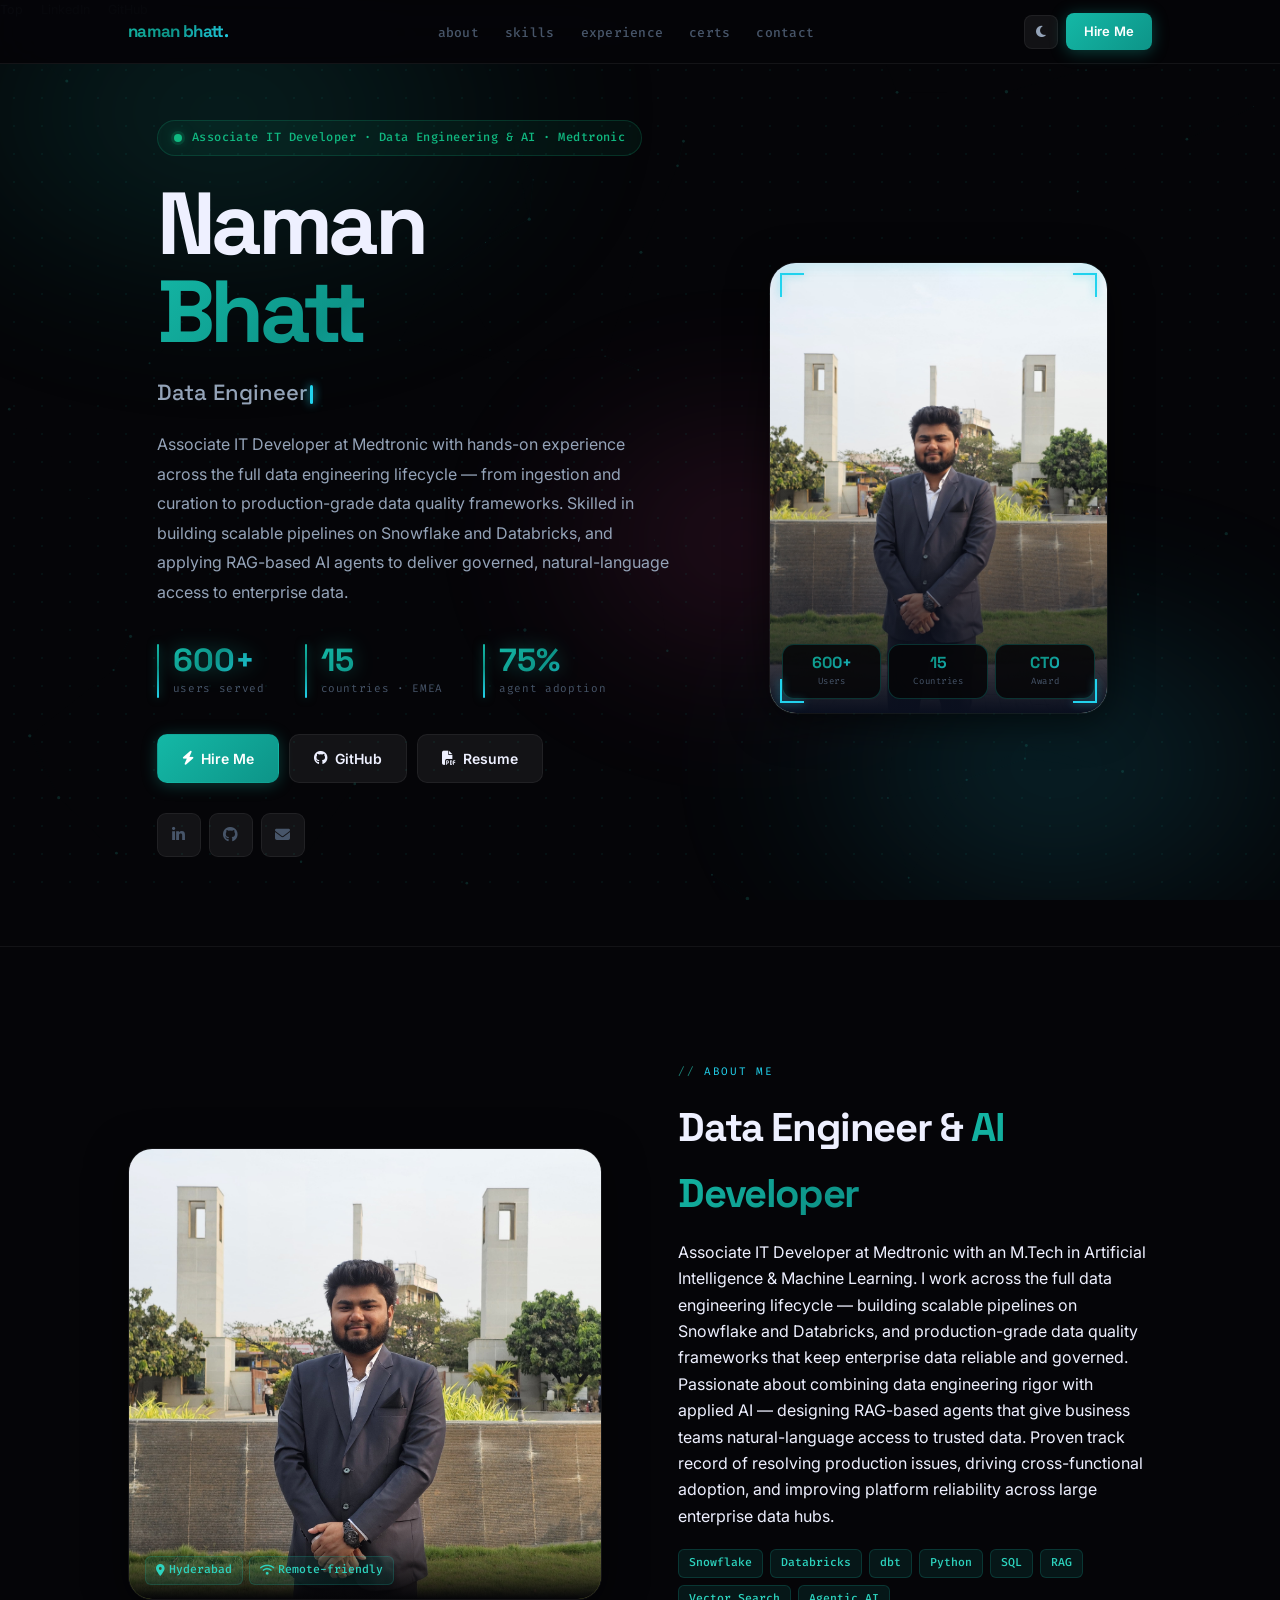
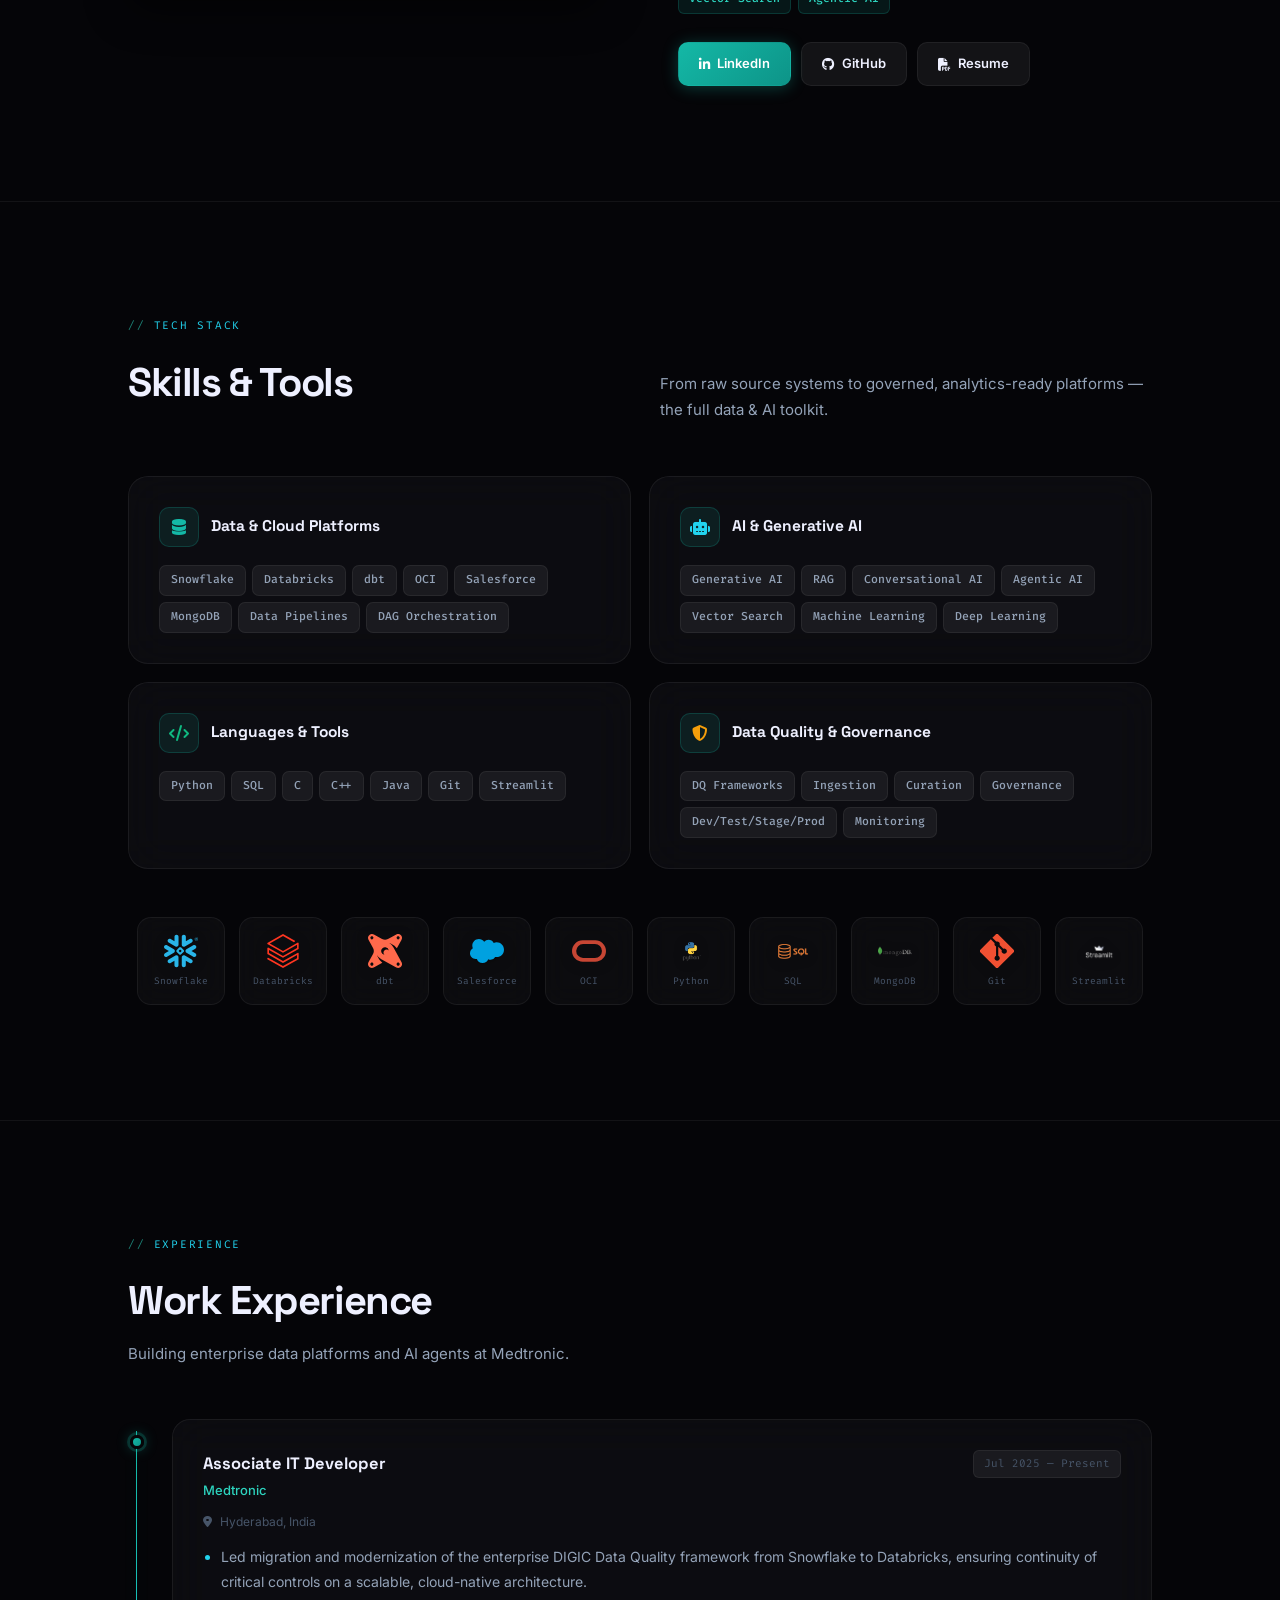
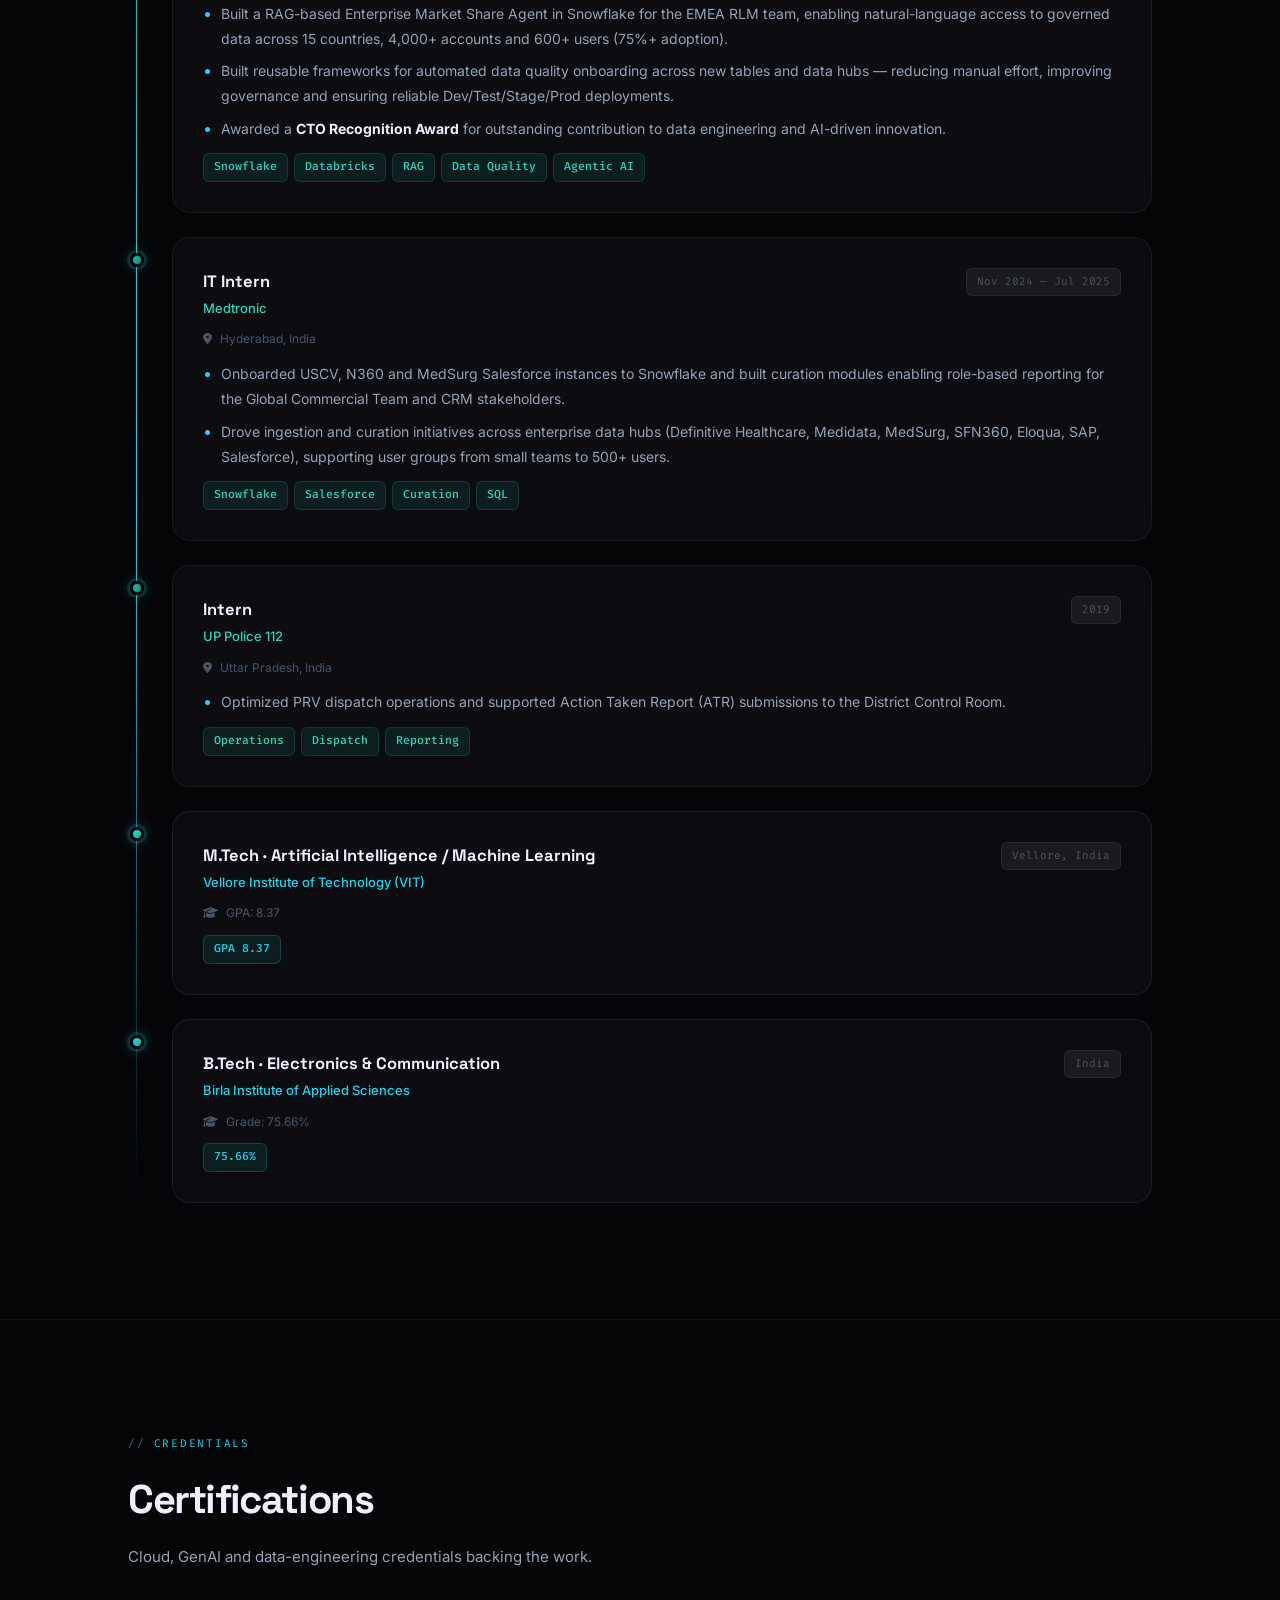
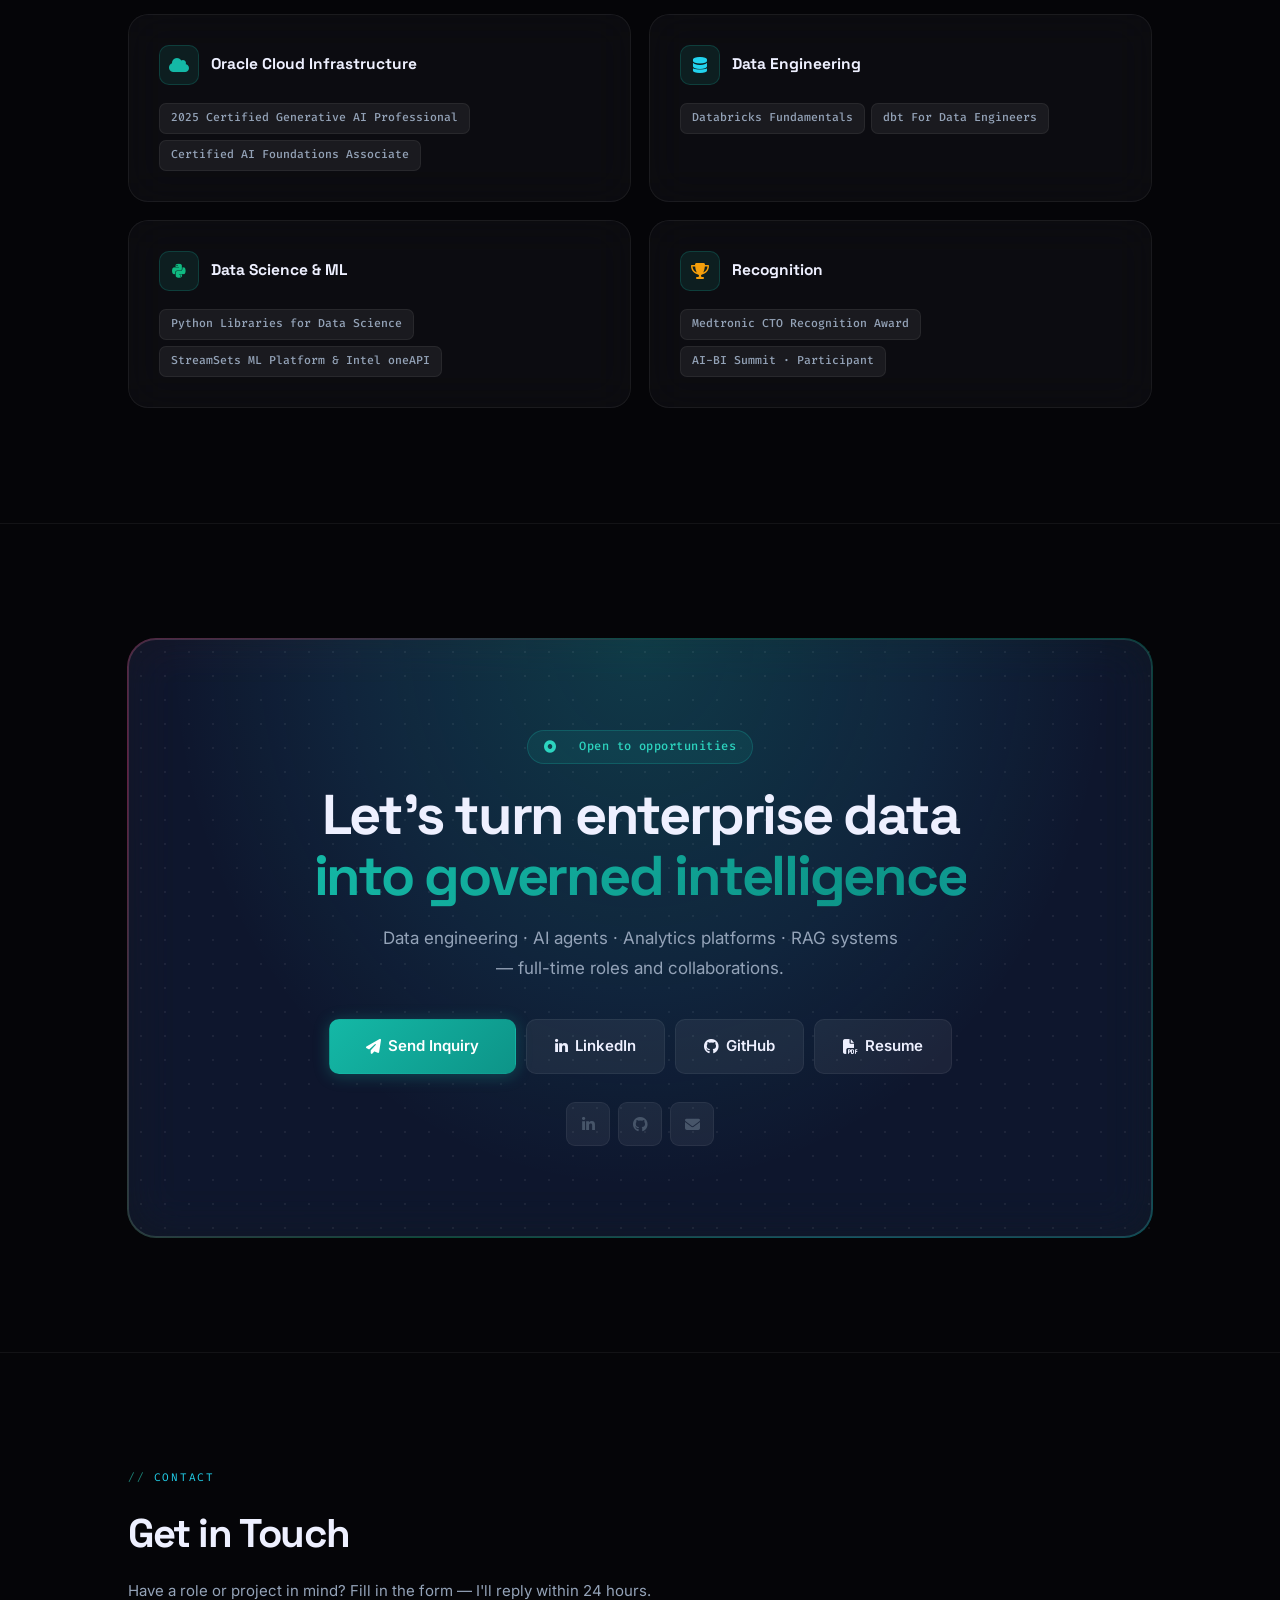
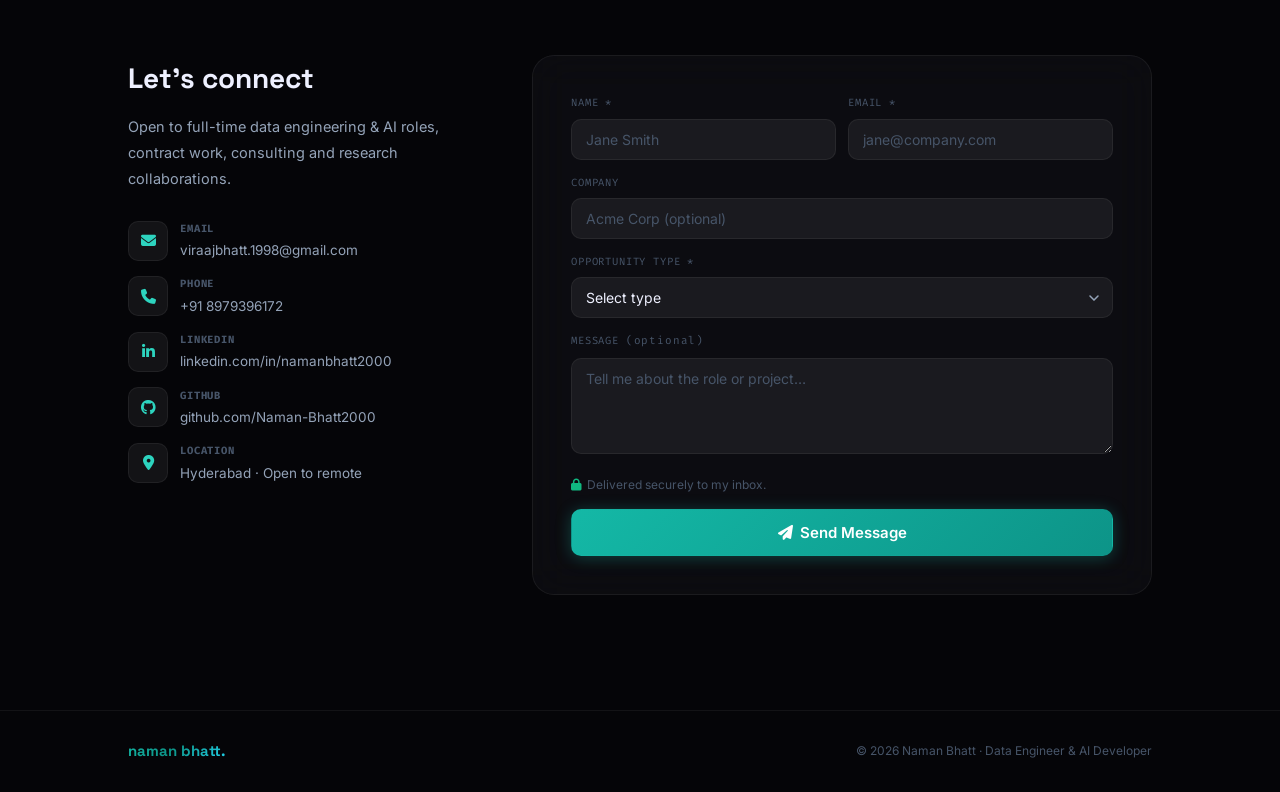
==== index.html @ 4e73fd0c "Initial commit: portfolio site" ====
<!DOCTYPE html>
<html lang="en" data-theme="dark">
<head>
<meta charset="UTF-8">
<meta name="viewport" content="width=device-width, initial-scale=1.0, maximum-scale=5.0, user-scalable=yes">
<meta name="description" content="Naman Bhatt — Data Engineer & AI Developer. Snowflake, Databricks, RAG-based AI agents, data quality frameworks.">
<title>Naman Bhatt · Data & AI Developer</title>
<link rel="preconnect" href="https://fonts.googleapis.com">
<link rel="preconnect" href="https://fonts.gstatic.com" crossorigin>
<link href="https://fonts.googleapis.com/css2?family=Space+Grotesk:wght@400;500;600;700;800&family=Inter:wght@300;400;500;600&family=Fira+Code:wght@400;500&display=swap" rel="stylesheet">
<link rel="stylesheet" href="https://cdnjs.cloudflare.com/ajax/libs/font-awesome/6.5.0/css/all.min.css">
<style>
*,*::before,*::after{margin:0;padding:0;box-sizing:border-box}
html{scroll-behavior:smooth}
img{display:block;max-width:100%}
button{font-family:inherit;cursor:pointer;border:none;background:none}
a{text-decoration:none;color:inherit}

/* ══ THEMES ════════════════════════════════════════════════════════ */
[data-theme="dark"]{
  --bg:#050508;
  --bg2:#0a0f1e;
  --bg3:#0f1629;
  --surf:rgba(255,255,255,.03);
  --surf2:rgba(255,255,255,.06);
  --surf3:rgba(255,255,255,.09);
  --bdr:rgba(255,255,255,.06);
  --bdr2:rgba(255,255,255,.1);
  --bdr-hi:rgba(20,184,166,.65);
  --t1:#eef0ff;
  --t2:#94a3b8;
  --t3:#475569;
  --acc:#14b8a6;
  --acc2:#2dd4bf;
  --cy:#22d3ee;
  --gn:#10b981;
  --pk:#ec4899;
  --am:#f59e0b;
  --grd:linear-gradient(135deg,#14b8a6 0%,#0d9488 45%,#22d3ee 100%);
  --grd2:linear-gradient(135deg,#14b8a6,#0d9488);
  --grd3:linear-gradient(135deg,#ec4899,#14b8a6,#22d3ee);
  --nav-bg:rgba(5,5,8,.9);
  --card-shd:0 8px 40px rgba(0,0,0,.6),inset 0 1px 0 rgba(255,255,255,.04);
  --spotlight-clr:rgba(20,184,166,.12);
  --blob-op:.18;
}
[data-theme="light"]{
  --bg:#f7f6ff;
  --bg2:#eeecff;
  --bg3:#e5e2ff;
  --surf:rgba(255,255,255,.65);
  --surf2:rgba(255,255,255,.9);
  --surf3:rgba(255,255,255,.98);
  --bdr:rgba(13,148,136,.1);
  --bdr2:rgba(13,148,136,.18);
  --bdr-hi:rgba(13,148,136,.5);
  --t1:#1e1b4b;
  --t2:#4c3d6e;
  --t3:#9ca3af;
  --acc:#0d9488;
  --acc2:#0d9488;
  --cy:#0891b2;
  --gn:#059669;
  --pk:#db2777;
  --am:#d97706;
  --grd:linear-gradient(135deg,#0d9488 0%,#0d9488 45%,#0891b2 100%);
  --grd2:linear-gradient(135deg,#0d9488,#0d9488);
  --grd3:linear-gradient(135deg,#db2777,#0d9488,#0891b2);
  --nav-bg:rgba(247,246,255,.92);
  --card-shd:0 8px 32px rgba(13,148,136,.07),inset 0 1px 0 rgba(255,255,255,.9);
  --spotlight-clr:rgba(13,148,136,.08);
  --blob-op:.06;
}

/* ══ BASE ══════════════════════════════════════════════════════════ */
html{-webkit-text-size-adjust:100%;text-size-adjust:100%}
body{
  background:var(--bg);color:var(--t1);
  font-family:'Inter',sans-serif;line-height:1.65;overflow-x:hidden;
  transition:background .35s,color .35s;
  -webkit-tap-highlight-color:transparent;
}
::-webkit-scrollbar{width:3px}
::-webkit-scrollbar-track{background:transparent}
::-webkit-scrollbar-thumb{background:var(--acc);border-radius:4px}
::selection{background:rgba(20,184,166,.3);color:#fff}

/* ══ BACKGROUND ════════════════════════════════════════════════════ */
/* Aurora orbs */
.aurora{position:fixed;inset:0;z-index:0;pointer-events:none;overflow:hidden}
.ao{position:absolute;border-radius:50%;filter:blur(80px);opacity:var(--blob-op)}
.ao1{width:65vw;height:55vh;background:radial-gradient(ellipse,rgba(20,184,166,1) 0%,transparent 65%);top:-15%;left:-15%;animation:ao-drift1 22s ease-in-out infinite}
.ao2{width:55vw;height:50vh;background:radial-gradient(ellipse,rgba(34,211,238,1) 0%,transparent 65%);bottom:-10%;right:-10%;animation:ao-drift2 28s ease-in-out infinite}
.ao3{width:40vw;height:40vh;background:radial-gradient(ellipse,rgba(236,72,153,1) 0%,transparent 65%);top:40%;left:38%;animation:ao-drift3 19s ease-in-out infinite}
@keyframes ao-drift1{0%,100%{transform:translate(0,0)}40%{transform:translate(3vw,4vh)}70%{transform:translate(-2vw,2vh)}}
@keyframes ao-drift2{0%,100%{transform:translate(0,0)}35%{transform:translate(-4vw,-4vh)}65%{transform:translate(2vw,-5vh)}}
@keyframes ao-drift3{0%,100%{transform:translate(-50%,-50%)}50%{transform:translate(-50%,calc(-50% - 3vh))}}
/* Neural network canvas */
#pcanvas{position:fixed;inset:0;z-index:1;pointer-events:none}
/* Cyber dot grid */
.bg-dots{
  position:fixed;inset:0;z-index:1;pointer-events:none;
  background-image:radial-gradient(rgba(20,184,166,.07) 1px,transparent 1px);
  background-size:28px 28px;
}
[data-theme="light"] .bg-dots{background-image:radial-gradient(rgba(13,148,136,.08) 1px,transparent 1px)}

/* ══ SCROLL PROGRESS ═══════════════════════════════════════════════ */
#pbar{
  position:fixed;top:0;left:0;right:0;height:2px;z-index:500;
  background:var(--grd);transform:scaleX(0);transform-origin:left;
  box-shadow:0 0 10px rgba(20,184,166,.6),0 0 24px rgba(34,211,238,.2);
}

/* ══ NAV ═══════════════════════════════════════════════════════════ */
nav{
  position:fixed;top:0;left:0;right:0;z-index:300;height:64px;
  background:var(--nav-bg);
  backdrop-filter:blur(28px) saturate(180%);
  -webkit-backdrop-filter:blur(28px) saturate(180%);
  border-bottom:1px solid var(--bdr);
}
.nav-inner{
  max-width:1120px;margin:0 auto;padding:0 clamp(18px,4vw,48px);
  height:100%;display:flex;align-items:center;justify-content:space-between;gap:16px;
}
.nav-logo{
  font-family:'Space Grotesk',sans-serif;font-weight:800;font-size:17px;letter-spacing:-.04em;
  background:var(--grd);-webkit-background-clip:text;-webkit-text-fill-color:transparent;background-clip:text;
  white-space:nowrap;
}
.nav-links{display:flex;list-style:none;gap:2px}
.nav-links a{
  font-size:13px;font-weight:500;color:var(--t3);
  padding:6px 12px;border-radius:8px;transition:color .15s,background .15s;
  font-family:'Fira Code',monospace;letter-spacing:.02em;
}
.nav-links a:hover,.nav-links a.act{color:var(--t1);background:var(--surf2)}
.nav-right{display:flex;align-items:center;gap:8px}
.t-btn{
  width:34px;height:34px;border-radius:8px;
  background:var(--surf2);border:1px solid var(--bdr);
  color:var(--t2);font-size:13px;
  display:flex;align-items:center;justify-content:center;transition:all .2s;
}
.t-btn:hover{border-color:var(--bdr-hi);color:var(--acc2);background:rgba(20,184,166,.1)}
.nav-cta{
  padding:8px 18px;border-radius:8px;background:var(--grd2);
  color:#fff;font-size:13px;font-weight:600;letter-spacing:.01em;
  box-shadow:0 2px 16px rgba(20,184,166,.35);transition:all .22s;
}
.nav-cta:hover{transform:translateY(-1px);box-shadow:0 4px 24px rgba(20,184,166,.5),0 0 0 1px rgba(20,184,166,.5)}
.hbg{display:none;flex-direction:column;gap:5px;padding:8px}
.hbg span{display:block;width:20px;height:1.5px;background:var(--t2);border-radius:2px;transition:all .3s}
.hbg.op span:nth-child(1){transform:translateY(6.5px) rotate(45deg)}
.hbg.op span:nth-child(2){opacity:0}
.hbg.op span:nth-child(3){transform:translateY(-6.5px) rotate(-45deg)}

/* ══ MOBILE DROPDOWN ═══════════════════════════════════════════════ */
.mob-drop{
  position:fixed;top:64px;left:0;right:0;z-index:290;
  background:var(--nav-bg);backdrop-filter:blur(28px);-webkit-backdrop-filter:blur(28px);
  border-bottom:1px solid var(--bdr);padding:8px 20px 14px;
  display:none;flex-direction:column;gap:2px;
}
.mob-drop.op{display:flex}
.mob-drop a{
  padding:12px 14px;border-radius:9px;color:var(--t2);
  font-size:15px;font-weight:500;border:1px solid transparent;transition:all .15s;
}
.mob-drop a:hover{color:var(--t1);background:var(--surf2);border-color:var(--bdr)}
.mob-drop .mob-cta{
  margin-top:8px;padding:13px;border-radius:10px;text-align:center;
  background:var(--grd2);color:#fff;font-weight:600;font-size:14px;
  box-shadow:0 4px 18px rgba(20,184,166,.3);
}

/* ══ LAYOUT ════════════════════════════════════════════════════════ */
.wrap{max-width:1120px;margin:0 auto;padding:0 clamp(18px,4vw,48px)}
.sect{padding:clamp(80px,9vw,128px) 0;position:relative;z-index:10}
.sect+.sect{border-top:1px solid var(--bdr)}
.sect-lbl{
  font-family:'Fira Code',monospace;font-size:11px;letter-spacing:.16em;
  color:var(--cy);margin-bottom:14px;display:flex;align-items:center;gap:8px;
  text-transform:uppercase;
}
.sect-lbl::before{content:'//';color:var(--acc2);opacity:.6}
.h2{
  font-family:'Space Grotesk',sans-serif;font-size:clamp(28px,3.5vw,40px);
  font-weight:800;letter-spacing:-.035em;margin-bottom:12px;
}
.grd-txt{
  background:var(--grd);-webkit-background-clip:text;-webkit-text-fill-color:transparent;background-clip:text;
  background-size:200% auto;animation:shimmer 5s linear infinite;
}
@keyframes shimmer{0%{background-position:0% center}100%{background-position:200% center}}

/* Glassmorphism card base */
.glass{
  background:var(--surf);
  backdrop-filter:blur(20px) saturate(160%);
  -webkit-backdrop-filter:blur(20px) saturate(160%);
  border:1px solid var(--bdr);border-radius:20px;
  box-shadow:var(--card-shd);
  transition:border-color .25s,box-shadow .25s,transform .25s;
}
.glass:hover{border-color:var(--bdr-hi)}
/* Touch-friendly: disable hover effects on touch devices */
@media(hover:none){
  .glass:hover,.sk-card:hover,.ti-card:hover,.proj-card:hover,.logo-item:hover{transform:none;box-shadow:var(--card-shd)}
  .sk-card::after,.ti-card::after{opacity:0!important}
  .photo-tilt{transform:none!important}
}

/* Card spotlight effect */
.spotlight{--mx:50%;--my:50%;position:relative;overflow:hidden}
.spotlight::before{
  content:'';position:absolute;inset:0;
  background:radial-gradient(600px circle at var(--mx) var(--my),var(--spotlight-clr),transparent 50%);
  opacity:0;transition:opacity .4s;pointer-events:none;border-radius:inherit;z-index:0;
}
.spotlight:hover::before{opacity:1}
.spotlight>*{position:relative;z-index:1}
/* Spotlight follow on mobile - use touch */
@media(hover:none){
  .spotlight{--mx:50%;--my:50%}
  .spotlight::before{opacity:.5}
}

.chip{
  display:inline-flex;align-items:center;gap:4px;
  padding:4px 10px;border-radius:6px;font-size:11.5px;font-weight:500;
  background:rgba(20,184,166,.1);color:var(--acc2);
  border:1px solid rgba(20,184,166,.2);font-family:'Fira Code',monospace;
}
.btn{
  display:inline-flex;align-items:center;gap:7px;
  padding:12px 24px;border-radius:10px;font-size:14px;font-weight:600;
  font-family:'Inter',sans-serif;transition:all .22s;cursor:pointer;
  touch-action:manipulation;
  min-height:44px;
}
.btn-fill{
  background:var(--grd2);color:#fff;border:1px solid transparent;
  box-shadow:0 2px 16px rgba(20,184,166,.3);
}
.btn-fill:hover{transform:translateY(-2px);box-shadow:0 6px 28px rgba(20,184,166,.5),0 0 0 1px rgba(20,184,166,.4)}
.btn-out{background:var(--surf2);color:var(--t1);border:1px solid var(--bdr)}
.btn-out:hover{border-color:var(--bdr-hi);color:var(--acc2);transform:translateY(-2px);box-shadow:0 4px 16px rgba(20,184,166,.12)}
.reveal{opacity:0;transform:translateY(24px);transition:opacity .6s cubic-bezier(.16,1,.3,1),transform .6s cubic-bezier(.16,1,.3,1)}
.reveal.on{opacity:1;transform:none}
.d1{transition-delay:.08s}.d2{transition-delay:.16s}.d3{transition-delay:.24s}.d4{transition-delay:.32s}

/* ══ HERO ══════════════════════════════════════════════════════════ */
.hero{
  min-height:calc(100svh - 64px);display:flex;align-items:center;
  padding:clamp(80px,10vw,120px) 0 clamp(60px,7vw,100px);
}
.hero-grid{
  display:grid;grid-template-columns:1fr 370px;
  gap:clamp(48px,6vw,88px);align-items:center;
}
.hero-avail{
  display:inline-flex;align-items:center;gap:10px;margin-bottom:24px;
  padding:7px 16px;border-radius:100px;
  background:rgba(16,185,129,.07);border:1px solid rgba(16,185,129,.2);
  font-size:12px;color:var(--gn);font-weight:500;font-family:'Fira Code',monospace;
  letter-spacing:.04em;
}
.avail-dot{
  width:8px;height:8px;border-radius:50%;background:var(--gn);flex-shrink:0;
  box-shadow:0 0 0 3px rgba(16,185,129,.15),0 0 12px rgba(16,185,129,.5);
  animation:pulse-dot 2.4s ease-in-out infinite;
}
@keyframes pulse-dot{
  0%,100%{box-shadow:0 0 0 3px rgba(16,185,129,.15),0 0 12px rgba(16,185,129,.5)}
  50%{box-shadow:0 0 0 8px rgba(16,185,129,.04),0 0 4px rgba(16,185,129,.2)}
}
.hero h1{
  font-family:'Space Grotesk',sans-serif;
  font-size:clamp(52px,7.5vw,88px);font-weight:800;
  line-height:1;letter-spacing:-.05em;margin-bottom:18px;
}
.hero-role{
  font-size:clamp(17px,2.4vw,22px);font-weight:500;color:var(--t2);
  font-family:'Space Grotesk',sans-serif;min-height:1.6em;margin-bottom:20px;
}
.cursor{
  display:inline-block;width:3px;height:.85em;background:var(--cy);
  margin-left:2px;vertical-align:middle;
  animation:blink .95s step-end infinite;
  box-shadow:0 0 10px var(--cy);border-radius:2px;
}
@keyframes blink{0%,100%{opacity:1}50%{opacity:0}}
.hero-bio{
  font-size:clamp(14.5px,1.6vw,16px);color:var(--t2);line-height:1.85;
  max-width:520px;margin-bottom:36px;
}
.hero-stats{
  display:flex;gap:clamp(22px,3.5vw,40px);margin-bottom:36px;flex-wrap:wrap;
}
.hst{position:relative;padding-left:16px}
.hst::before{
  content:'';position:absolute;left:0;top:0;bottom:0;width:2px;
  background:var(--grd);border-radius:2px;
  box-shadow:0 0 10px rgba(20,184,166,.5);
}
.hst-n{
  font-family:'Space Grotesk',sans-serif;font-weight:800;
  font-size:clamp(22px,3vw,32px);line-height:1;
  background:var(--grd);-webkit-background-clip:text;-webkit-text-fill-color:transparent;background-clip:text;
  margin-bottom:4px;filter:drop-shadow(0 0 10px rgba(20,184,166,.4));
}
.hst-l{font-size:11px;color:var(--t3);font-family:'Fira Code',monospace;letter-spacing:.06em}
.hero-btns{display:flex;flex-wrap:wrap;gap:10px;margin-bottom:30px}
.hero-socs{display:flex;gap:8px}
.soc{
  display:flex;align-items:center;justify-content:center;
  width:44px;height:44px;border-radius:9px;
  background:var(--surf2);border:1px solid var(--bdr);
  color:var(--t3);font-size:15px;transition:all .22s;
  touch-action:manipulation;
}
.soc:hover{color:var(--cy);border-color:rgba(34,211,238,.4);background:rgba(34,211,238,.07);box-shadow:0 0 16px rgba(34,211,238,.2)}

/* ══ HERO PHOTO ════════════════════════════════════════════════════ */
.hero-photo{position:relative;perspective:1000px;display:flex;justify-content:center;align-items:center}
.photo-tilt{transition:transform .1s linear}
.photo-frame{
  position:relative;border-radius:26px;overflow:hidden;
  box-shadow:0 0 0 1px var(--bdr),var(--card-shd);
  background:var(--bg2);
}
/* Spinning neon ring */
.photo-ring{
  position:absolute;inset:-3px;border-radius:28px;z-index:0;
  background:conic-gradient(from 0deg,#14b8a6,#0d9488,#22d3ee,#10b981,#ec4899,#14b8a6);
  animation:spin 7s linear infinite;
  opacity:.85;
}
@keyframes spin{to{transform:rotate(360deg)}}
.photo-inner{position:relative;z-index:1;border-radius:24px;overflow:hidden;background:var(--bg2)}
.photo-inner img{
  width:100%;height:clamp(340px,44vw,450px);
  object-fit:cover;object-position:center top;display:block;
}
/* HUD scan line */
.photo-scan{
  position:absolute;left:0;right:0;height:2px;z-index:5;
  background:linear-gradient(90deg,transparent,rgba(34,211,238,.7) 30%,rgba(34,211,238,1) 50%,rgba(34,211,238,.7) 70%,transparent);
  box-shadow:0 0 12px rgba(34,211,238,.7),0 0 28px rgba(34,211,238,.3);
  animation:scan-line 4s linear infinite;pointer-events:none;top:-2px;
}
@keyframes scan-line{0%{top:-2px;opacity:0}4%{opacity:1}90%{opacity:.5}100%{top:100%;opacity:0}}
/* Corner HUD brackets */
.c{position:absolute;z-index:4;width:24px;height:24px;pointer-events:none}
.c-tl{top:10px;left:10px;border-top:2px solid var(--cy);border-left:2px solid var(--cy)}
.c-tr{top:10px;right:10px;border-top:2px solid var(--cy);border-right:2px solid var(--cy)}
.c-bl{bottom:10px;left:10px;border-bottom:2px solid var(--cy);border-left:2px solid var(--cy)}
.c-br{bottom:10px;right:10px;border-bottom:2px solid var(--cy);border-right:2px solid var(--cy)}
/* Glow on corners */
.c-tl,.c-tr,.c-bl,.c-br{filter:drop-shadow(0 0 4px rgba(34,211,238,.7))}
.photo-fade{
  position:absolute;bottom:0;left:0;right:0;height:50%;z-index:2;
  background:linear-gradient(to top,var(--bg2) 0%,transparent 100%);pointer-events:none;
}
.photo-stats{
  position:absolute;bottom:14px;left:12px;right:12px;z-index:3;display:flex;gap:7px;
}
.pst{
  flex:1;padding:10px 8px;border-radius:12px;text-align:center;
  background:rgba(5,5,8,.86);backdrop-filter:blur(20px);
  border:1px solid rgba(20,184,166,.25);
}
[data-theme="light"] .pst{background:rgba(247,246,255,.9);border-color:rgba(13,148,136,.2)}
.pst-v{
  font-family:'Space Grotesk',sans-serif;font-weight:800;font-size:16px;line-height:1;
  background:var(--grd);-webkit-background-clip:text;-webkit-text-fill-color:transparent;background-clip:text;
  margin-bottom:3px;
}
.pst-l{font-size:9px;color:var(--t3);font-family:'Fira Code',monospace;letter-spacing:.06em}

/* ══ ABOUT ═════════════════════════════════════════════════════════ */
.about-grid{display:grid;grid-template-columns:1fr 1fr;gap:clamp(40px,6vw,80px);align-items:center}
.about-img-wrap{border-radius:24px;overflow:hidden;border:1px solid var(--bdr);box-shadow:var(--card-shd);position:relative}
.about-img-wrap img{
  width:100%;height:clamp(300px,38vw,450px);
  object-fit:cover;object-position:center center;display:block;transition:transform .6s;
}
.about-img-wrap:hover img{transform:scale(1.04)}
.about-img-strip{
  position:absolute;bottom:0;left:0;right:0;padding:24px 16px 14px;pointer-events:none;
  background:linear-gradient(to top,var(--bg),transparent);display:flex;gap:6px;flex-wrap:wrap;
}
.about-txt h2{margin-bottom:16px}
.about-txt p{color:var(--t2);font-size:15px;line-height:1.85;margin-bottom:14px}
.about-chips{display:flex;flex-wrap:wrap;gap:7px;margin:20px 0 28px}
.about-btns{display:flex;flex-wrap:wrap;gap:10px}

/* ══ SKILLS ════════════════════════════════════════════════════════ */
.skills-intro{display:grid;grid-template-columns:1fr 1fr;gap:40px;align-items:end;margin-bottom:52px}
.skills-intro h2{margin-bottom:8px}
.skills-intro p{color:var(--t2);font-size:15px;line-height:1.75}
.sk-grid{display:grid;grid-template-columns:repeat(2,1fr);gap:clamp(12px,2vw,18px)}
.sk-card{
  padding:clamp(22px,3vw,30px);border-radius:20px;
  background:var(--surf);
  backdrop-filter:blur(20px) saturate(160%);
  -webkit-backdrop-filter:blur(20px) saturate(160%);
  border:1px solid var(--bdr);
  transition:border-color .25s,transform .25s,box-shadow .25s;
  position:relative;overflow:hidden;--mx:50%;--my:50%;
}
.sk-card::before{
  content:'';position:absolute;inset:0;
  background:radial-gradient(500px circle at var(--mx) var(--my),var(--spotlight-clr),transparent 50%);
  opacity:0;transition:opacity .4s;pointer-events:none;border-radius:inherit;z-index:0;
}
.sk-card::after{
  content:'';position:absolute;top:0;left:0;right:0;height:1px;
  background:var(--grd);opacity:0;transition:opacity .3s;pointer-events:none;
}
.sk-card:hover{border-color:var(--bdr-hi);transform:translateY(-3px);box-shadow:0 12px 40px rgba(20,184,166,.15),0 0 0 1px rgba(20,184,166,.12)}
.sk-card:hover::before{opacity:1}
.sk-card:hover::after{opacity:1}
.sk-card>*{position:relative;z-index:1}
.sk-head{display:flex;align-items:center;gap:12px;margin-bottom:18px}
.sk-ico{
  width:40px;height:40px;border-radius:10px;flex-shrink:0;
  background:rgba(20,184,166,.1);border:1px solid rgba(20,184,166,.22);
  display:flex;align-items:center;justify-content:center;font-size:16px;
}
.sk-title{font-family:'Space Grotesk',sans-serif;font-weight:700;font-size:15.5px;color:var(--t1)}
.sk-pills{display:flex;flex-wrap:wrap;gap:6px}
.sk-pill{
  display:inline-flex;padding:5px 11px;border-radius:7px;font-size:11.5px;font-weight:500;
  background:var(--surf2);border:1px solid var(--bdr);color:var(--t2);
  font-family:'Fira Code',monospace;transition:all .2s;cursor:default;
}
.sk-pill:hover{background:rgba(20,184,166,.1);border-color:rgba(20,184,166,.25);color:var(--acc2)}

/* ══ TECH LOGOS ════════════════════════════════════════════════════ */
.logos-grid{
  display:flex;flex-wrap:wrap;gap:clamp(10px,1.5vw,14px);
  justify-content:center;margin-top:48px;
}
.logo-item{
  display:flex;flex-direction:column;align-items:center;gap:7px;
  padding:16px 12px;border-radius:14px;
  background:var(--surf);border:1px solid var(--bdr);
  width:clamp(72px,9vw,88px);
  transition:border-color .2s,transform .25s,box-shadow .2s;cursor:pointer;
  backdrop-filter:blur(12px);-webkit-backdrop-filter:blur(12px);
}
.logo-item:hover{border-color:var(--bdr-hi);transform:translateY(-4px);box-shadow:0 8px 28px rgba(20,184,166,.2),0 0 0 1px rgba(20,184,166,.15)}
.logo-item img{width:34px;height:34px;object-fit:contain;filter:drop-shadow(0 2px 6px rgba(0,0,0,.3))}
.logo-item span{font-size:9.5px;color:var(--t3);font-family:'Fira Code',monospace;text-align:center;line-height:1.3}

/* ══ EXPERIENCE ════════════════════════════════════════════════════ */
.exp-head{margin-bottom:52px}
.exp-head h2{margin-bottom:8px}
.exp-head p{color:var(--t2);font-size:15px}
.timeline{position:relative;padding-left:clamp(28px,4vw,44px)}
.timeline::before{
  content:'';position:absolute;left:8px;top:12px;bottom:12px;width:1px;
  background:linear-gradient(to bottom,var(--acc),var(--cy) 50%,transparent);
  box-shadow:0 0 16px rgba(20,184,166,.2);
}
.ti{position:relative;margin-bottom:24px}
.ti:last-child{margin-bottom:0}
.ti-dot{
  position:absolute;left:calc(-1*clamp(28px,4vw,44px) + 2px);top:16px;
  width:14px;height:14px;border-radius:50%;
  background:var(--grd2);border:3px solid var(--bg);
  box-shadow:0 0 0 3px rgba(20,184,166,.2),0 0 14px rgba(20,184,166,.4);
  animation:ti-pulse 3s ease-in-out infinite;
}
@keyframes ti-pulse{
  0%,100%{box-shadow:0 0 0 3px rgba(20,184,166,.2),0 0 14px rgba(20,184,166,.4)}
  50%{box-shadow:0 0 0 6px rgba(20,184,166,.06),0 0 8px rgba(20,184,166,.15)}
}
.ti-card{
  padding:clamp(22px,3vw,30px);border-radius:18px;
  background:var(--surf);
  backdrop-filter:blur(20px) saturate(160%);
  -webkit-backdrop-filter:blur(20px) saturate(160%);
  border:1px solid var(--bdr);
  transition:border-color .25s,box-shadow .25s;
  position:relative;overflow:hidden;--mx:50%;--my:50%;
}
.ti-card::before{
  content:'';position:absolute;inset:0;
  background:radial-gradient(500px circle at var(--mx) var(--my),var(--spotlight-clr),transparent 50%);
  opacity:0;transition:opacity .4s;pointer-events:none;border-radius:inherit;
}
.ti-card::after{
  content:'';position:absolute;top:0;left:0;width:2px;bottom:0;
  background:var(--grd2);opacity:0;border-radius:2px;
  transition:opacity .25s;
}
.ti-card:hover{border-color:var(--bdr-hi);box-shadow:0 12px 40px rgba(20,184,166,.12),0 0 0 1px rgba(20,184,166,.1)}
.ti-card:hover::before{opacity:1}
.ti-card:hover::after{opacity:1}
.ti-card>*{position:relative;z-index:1}
.ti-top{display:flex;justify-content:space-between;align-items:flex-start;gap:12px;margin-bottom:10px;flex-wrap:wrap}
.ti-role{font-family:'Space Grotesk',sans-serif;font-weight:700;font-size:16.5px;color:var(--t1);margin-bottom:3px}
.ti-co{font-size:13px;font-weight:500;color:var(--acc2)}
.ti-date{
  font-family:'Fira Code',monospace;font-size:11px;color:var(--t3);
  padding:4px 10px;border-radius:6px;background:var(--surf2);border:1px solid var(--bdr);
  white-space:nowrap;flex-shrink:0;
}
.ti-loc{display:flex;align-items:center;gap:5px;font-size:12px;color:var(--t3);margin-bottom:12px}
.ti-body{color:var(--t2);font-size:14px;line-height:1.8;margin-bottom:12px}
.ti-body ul{padding-left:18px;display:flex;flex-direction:column;gap:7px}
.ti-body li::marker{color:var(--cy)}
.ti-tags{display:flex;flex-wrap:wrap;gap:6px}

/* ══ PROJECTS ══════════════════════════════════════════════════════ */
.proj-head{display:flex;justify-content:space-between;align-items:flex-end;gap:20px;margin-bottom:48px;flex-wrap:wrap}
.proj-head h2{margin-bottom:8px}
.proj-head p{color:var(--t2);font-size:15px}
.proj-grid{display:grid;grid-template-columns:repeat(3,1fr);gap:clamp(12px,2vw,18px)}
.proj-card{
  border-radius:18px;overflow:hidden;
  border:1px solid var(--bdr);background:var(--surf);
  backdrop-filter:blur(20px);-webkit-backdrop-filter:blur(20px);
  box-shadow:var(--card-shd);position:relative;
  transition:border-color .3s,transform .3s,box-shadow .3s;
  --mx:50%;--my:50%;
}
/* Spotlight on proj card */
.proj-card::before{
  content:'';position:absolute;inset:0;z-index:2;border-radius:inherit;
  background:radial-gradient(500px circle at var(--mx) var(--my),var(--spotlight-clr),transparent 50%);
  opacity:0;transition:opacity .4s;pointer-events:none;
}
.proj-card:hover{border-color:var(--bdr-hi);transform:translateY(-6px);box-shadow:0 20px 56px rgba(0,0,0,.4),0 0 0 1px rgba(20,184,166,.2),0 0 40px rgba(20,184,166,.08)}
.proj-card:hover::before{opacity:1}
.proj-img{
  width:100%;height:180px;object-fit:cover;
  display:block;transition:transform .55s cubic-bezier(.16,1,.3,1);
}
.proj-card:hover .proj-img{transform:scale(1.07)}
.proj-overlay{
  position:absolute;top:0;left:0;right:0;height:180px;z-index:3;
  background:linear-gradient(to top,rgba(5,5,8,.97) 0%,rgba(5,5,8,.5) 55%,transparent 100%);
  opacity:0;transition:opacity .3s;
  display:flex;align-items:flex-end;padding:16px;
  pointer-events:none;
}
.proj-card:hover .proj-overlay{opacity:1;pointer-events:auto}
[data-theme="light"] .proj-overlay{background:linear-gradient(to top,rgba(30,27,75,.92) 0%,rgba(30,27,75,.4) 55%,transparent 100%)}
.proj-open{
  display:inline-flex;align-items:center;gap:6px;
  padding:8px 16px;border-radius:8px;
  background:var(--grd2);color:#fff;font-size:13px;font-weight:600;
  box-shadow:0 4px 16px rgba(20,184,166,.5);
}
.proj-body{padding:16px;position:relative;z-index:1}
.proj-title{font-family:'Space Grotesk',sans-serif;font-weight:700;font-size:15px;color:var(--t1);margin-bottom:7px}
.proj-desc{font-size:13px;color:var(--t2);line-height:1.68}

/* ══ CTA ═══════════════════════════════════════════════════════════ */
.cta-section{position:relative;overflow:hidden;border-radius:28px}
.cta-glow-bg{
  position:absolute;inset:0;
  background:radial-gradient(ellipse at 50% 0%,rgba(20,184,166,.22) 0%,rgba(34,211,238,.08) 40%,transparent 65%);
  pointer-events:none;
}
.cta-dots{
  position:absolute;inset:0;pointer-events:none;
  background-image:radial-gradient(var(--bdr) 1px,transparent 1px);
  background-size:24px 24px;
}
.cta-border{
  position:absolute;inset:-1px;border-radius:29px;
  background:conic-gradient(from 0deg,#14b8a6,#0d9488,#22d3ee,#10b981,#ec4899,#14b8a6);
  animation:spin 10s linear infinite;
  z-index:0;pointer-events:none;opacity:.4;
}
.cta-cover{position:absolute;inset:1px;border-radius:27px;background:var(--bg2);z-index:0}
.cta-box{
  position:relative;z-index:1;
  padding:clamp(56px,8vw,90px) clamp(28px,5vw,72px);
  text-align:center;
  background:var(--surf);
  backdrop-filter:blur(24px) saturate(160%);
  -webkit-backdrop-filter:blur(24px) saturate(160%);
  border-radius:28px;border:1px solid var(--bdr);
}
.cta-badge{
  display:inline-flex;align-items:center;gap:8px;margin-bottom:20px;
  padding:6px 16px;border-radius:100px;
  background:rgba(20,184,166,.1);border:1px solid rgba(20,184,166,.25);
  font-size:12px;color:var(--acc2);font-weight:500;font-family:'Fira Code',monospace;
  letter-spacing:.04em;
}
.cta-title{
  font-family:'Space Grotesk',sans-serif;font-size:clamp(28px,5vw,56px);
  font-weight:800;line-height:1.1;letter-spacing:-.04em;margin-bottom:16px;
}
.cta-sub{color:var(--t2);font-size:clamp(14px,1.6vw,17px);max-width:520px;margin:0 auto 36px;line-height:1.78}
.cta-btns{display:flex;flex-wrap:wrap;gap:10px;justify-content:center;margin-bottom:28px}
.cta-socs{display:flex;justify-content:center;gap:8px}

/* ══ CONTACT ═══════════════════════════════════════════════════════ */
.contact-grid{display:grid;grid-template-columns:340px 1fr;gap:clamp(40px,5vw,72px);align-items:start}
.ct-info h3{font-family:'Space Grotesk',sans-serif;font-size:clamp(20px,2.5vw,28px);font-weight:700;margin-bottom:12px}
.ct-info p{color:var(--t2);font-size:14.5px;line-height:1.8;margin-bottom:28px}
.ct-row{display:flex;align-items:center;gap:12px;margin-bottom:14px}
.ct-ico{
  width:40px;height:40px;border-radius:10px;flex-shrink:0;
  background:var(--surf2);border:1px solid var(--bdr);
  display:flex;align-items:center;justify-content:center;
  color:var(--acc2);font-size:15px;
}
.ct-txt{font-size:13.5px;color:var(--t2)}
.ct-txt strong{display:block;font-size:10.5px;color:var(--t3);font-family:'Fira Code',monospace;text-transform:uppercase;letter-spacing:.08em;margin-bottom:2px}
.form-card{
  padding:clamp(26px,3.5vw,38px);border-radius:22px;
  background:var(--surf);
  backdrop-filter:blur(20px) saturate(160%);
  -webkit-backdrop-filter:blur(20px) saturate(160%);
  border:1px solid var(--bdr);
}
.frow{display:grid;grid-template-columns:1fr 1fr;gap:12px}
.fg{margin-bottom:14px}
.fg label{
  display:block;font-family:'Fira Code',monospace;
  font-size:10.5px;letter-spacing:.08em;text-transform:uppercase;
  color:var(--t3);margin-bottom:7px;
}
.fg input,.fg select,.fg textarea{
  width:100%;padding:11px 14px;border-radius:10px;
  background:var(--surf2);border:1px solid var(--bdr);
  color:var(--t1);font-family:'Inter',sans-serif;font-size:14px;
  outline:none;transition:border-color .22s,box-shadow .22s;-webkit-appearance:none;
}
.fg input::placeholder,.fg textarea::placeholder{color:var(--t3)}
.fg input:focus,.fg textarea:focus,.fg select:focus{
  border-color:var(--bdr-hi);box-shadow:0 0 0 3px rgba(20,184,166,.12),0 0 16px rgba(20,184,166,.08);
}
.fg select{
  cursor:pointer;
  background-image:url("data:image/svg+xml,%3Csvg xmlns='http://www.w3.org/2000/svg' width='10' height='6'%3E%3Cpath d='M1 1l4 4 4-4' stroke='%2394a3b8' stroke-width='1.5' fill='none' stroke-linecap='round'/%3E%3C/svg%3E");
  background-repeat:no-repeat;background-position:right 13px center;padding-right:34px;
}
.fg select option{background:var(--bg2);color:var(--t1)}
.fg textarea{resize:vertical;min-height:96px}
.fnote{font-size:12px;color:var(--t3);display:flex;align-items:center;gap:5px;margin-bottom:14px}
.fnote i{color:var(--gn)}
#fmsg{margin-top:10px;padding:10px 14px;border-radius:8px;font-size:13px;font-weight:500;display:none}
#fmsg.ok{background:rgba(16,185,129,.08);color:var(--gn);border:1px solid rgba(16,185,129,.2)}
#fmsg.er{background:rgba(239,68,68,.08);color:#f87171;border:1px solid rgba(239,68,68,.2)}

/* ══ FOOTER ════════════════════════════════════════════════════════ */
footer{border-top:1px solid var(--bdr);padding:28px 0;position:relative;z-index:10}
.foot-inner{display:flex;justify-content:space-between;align-items:center;flex-wrap:wrap;gap:14px}
.foot-brand{font-family:'Space Grotesk',sans-serif;font-weight:800;font-size:15px;background:var(--grd);-webkit-background-clip:text;-webkit-text-fill-color:transparent;background-clip:text}
.foot-copy{font-size:12px;color:var(--t3)}
.foot-nav{display:flex;gap:18px}
.foot-nav a{font-size:12.5px;color:var(--t3);transition:color .15s}
.foot-nav a:hover{color:var(--acc2)}

/* ══ RESPONSIVE ════════════════════════════════════════════════════ */
@media(max-width:1024px){
  .hero-grid{grid-template-columns:1fr;max-width:640px}
  .hero-photo{display:none}
  .about-grid{grid-template-columns:1fr}
  .about-img-wrap{order:-1}
  .skills-intro{grid-template-columns:1fr}
  .contact-grid{grid-template-columns:1fr}
  .proj-grid{grid-template-columns:repeat(2,1fr)}
}
@media(max-width:768px){
  .nav-links,.nav-cta{display:none}
  .hbg{display:flex}
  .sk-grid{grid-template-columns:1fr}
  .frow{grid-template-columns:1fr}
  .foot-inner{flex-direction:column;text-align:center}
  .h2{font-size:clamp(24px,3vw,32px)}
  .sect{padding:clamp(60px,7vw,96px) 0}
  .hero-stats{flex-wrap:wrap;gap:16px}
  .about-chips{justify-content:flex-start}
  .logo-item{width:clamp(64px,10vw,80px)}
  .logo-item img{width:28px;height:28px}
  .logo-item span{font-size:8.5px}
}
@media(max-width:540px){
  .proj-grid{grid-template-columns:1fr}
  .hero-btns{flex-direction:column;align-items:flex-start}
  .hero-btns .btn{width:100%;justify-content:center}
  .cta-btns{flex-direction:column;align-items:center}
  .cta-btns .btn{width:100%;max-width:260px;justify-content:center}
  .hero h1{font-size:clamp(40px,10vw,56px)}
  .hero-role{font-size:clamp(15px,3.5vw,18px)}
  .hero-bio{font-size:clamp(13px,2vw,15px)}
  .hst-n{font-size:clamp(18px,4vw,24px)}
  .hst-l{font-size:10px}
  .hero-stats{gap:14px}
  .soc{width:40px;height:40px;font-size:14px}
  .about-img-wrap{border-radius:16px}
  .about-img-wrap img{height:auto;min-height:240px}
  .about-chips{gap:5px}
  .chip{font-size:10.5px;padding:3px 8px}
  .sk-card{padding:18px}
  .sk-ico{width:36px;height:36px;font-size:14px}
  .sk-title{font-size:14px}
  .sk-pill{font-size:10.5px;padding:4px 9px}
  .ti-card{padding:18px}
  .ti-role{font-size:15px}
  .ti-co{font-size:12px}
  .ti-date{font-size:10px;padding:3px 8px}
  .ti-loc{font-size:11px}
  .ti-body{font-size:13px}
  .proj-img{height:160px}
  .proj-overlay{height:160px}
  .proj-title{font-size:14px}
  .proj-desc{font-size:12px}
  .cta-box{padding:40px 18px}
  .cta-badge{font-size:11px;padding:5px 12px}
  .cta-title{font-size:clamp(22px,5vw,36px)}
  .cta-sub{font-size:clamp(13px,2.2vw,15px)}
  .fg input,.fg select,.fg textarea{padding:10px 12px;font-size:13px}
  .fg label{font-size:9.5px}
  .btn{padding:11px 18px;font-size:13px}
  .btn-fill,.btn-out{width:100%;justify-content:center}
  .about-btns .btn,.hero-btns .btn{width:100%;justify-content:center}
  .foot-nav{flex-wrap:wrap;justify-content:center;gap:12px}
  .pst{padding:8px 6px}
  .pst-v{font-size:14px}
  .pst-l{font-size:8px}
  .photo-stats{gap:5px}
}
@media(max-width:380px){
  .hero h1{font-size:clamp(32px,9vw,44px)}
  .hero-role{font-size:14px}
  .hero-bio{font-size:12.5px}
  .hst-n{font-size:16px}
  .wrap{padding:0 14px}
  .nav-inner{padding:0 14px}
  .sk-card{padding:16px}
  .ti-card{padding:16px}
  .cta-box{padding:32px 14px;border-radius:20px}
  .proj-img{height:140px}
  .proj-overlay{height:140px}
}
</style>
</head>
<body>

<!-- AURORA BACKGROUND -->
<div class="aurora" aria-hidden="true">
  <div class="ao ao1"></div>
  <div class="ao ao2"></div>
  <div class="ao ao3"></div>
</div>
<!-- Neural Network Canvas -->
<canvas id="pcanvas" style="position:fixed;inset:0;z-index:1;pointer-events:none;opacity:.28" aria-hidden="true"></canvas>
<!-- Dot grid -->
<div class="bg-dots" aria-hidden="true"></div>

<!-- SCROLL PROGRESS -->
<div id="pbar" aria-hidden="true"></div>

<!-- MOBILE DROPDOWN -->
<div class="mob-drop" id="mobDrop">
  <a href="#about" onclick="closeMob()">About</a>
  <a href="#skills" onclick="closeMob()">Skills</a>
  <a href="#experience" onclick="closeMob()">Experience</a>
  <a href="#certifications" onclick="closeMob()">Certifications</a>
  <a href="#contact" onclick="closeMob()">Contact</a>
  <a href="#hire" class="mob-cta" onclick="closeMob()"><i class="fa-solid fa-bolt"></i> Hire Me</a>
</div>

<!-- NAV -->
<nav>
  <div class="nav-inner">
    <a href="#home" class="nav-logo">naman bhatt.</a>
    <ul class="nav-links">
      <li><a href="#about">about</a></li>
      <li><a href="#skills">skills</a></li>
      <li><a href="#experience">experience</a></li>
      <li><a href="#certifications">certs</a></li>
      <li><a href="#contact">contact</a></li>
    </ul>
    <div class="nav-right">
      <button class="t-btn" id="themeBtn" aria-label="Toggle theme"><i id="themeIcon" class="fa-solid fa-moon"></i></button>
      <a href="#hire" class="nav-cta">Hire Me</a>
      <button class="hbg" id="hbg" aria-label="Menu" aria-expanded="false">
        <span></span><span></span><span></span>
      </button>
    </div>
  </div>
</nav>

<main style="position:relative;z-index:10">

<!-- ══ HERO ══════════════════════════════════════════════════════════ -->
<section class="hero sect" id="home">
  <div class="wrap">
    <div class="hero-grid">
      <div>
        <div class="hero-avail reveal">
          <span class="avail-dot"></span>
          Associate IT Developer · Data Engineering &amp; AI · Medtronic
        </div>
        <h1 class="reveal d1">
          Naman<br>
          <span class="grd-txt">Bhatt</span>
        </h1>
        <p class="hero-role reveal d1"><span id="typed"></span><span class="cursor"></span></p>
        <p class="hero-bio reveal d2">
          Associate IT Developer at Medtronic with hands-on experience across the full data engineering lifecycle —
          from ingestion and curation to production-grade data quality frameworks. Skilled in building scalable
          pipelines on Snowflake and Databricks, and applying RAG-based AI agents to deliver governed,
          natural-language access to enterprise data.
        </p>
        <div class="hero-stats reveal d2">
          <div class="hst">
            <div class="hst-n" data-count="600" data-suffix="+"><span class="count-val">600+</span></div>
            <div class="hst-l">users served</div>
          </div>
          <div class="hst">
            <div class="hst-n" data-count="15"><span class="count-val">15</span></div>
            <div class="hst-l">countries · EMEA</div>
          </div>
          <div class="hst">
            <div class="hst-n" data-count="75" data-suffix="%"><span class="count-val">75%</span></div>
            <div class="hst-l">agent adoption</div>
          </div>
        </div>
        <div class="hero-btns reveal d3">
          <a href="#hire" class="btn btn-fill"><i class="fa-solid fa-bolt"></i> Hire Me</a>
          <a href="https://github.com/Naman-Bhatt2000" target="_blank" rel="noopener" class="btn btn-out"><i class="fa-brands fa-github"></i> GitHub</a>
          <a href="Naman_Bhatt_Resume.pdf" target="_blank" rel="noopener" class="btn btn-out"><i class="fa-solid fa-file-pdf"></i> Resume</a>
        </div>
        <div class="hero-socs reveal d4">
          <a href="https://www.linkedin.com/in/namanbhatt2000" target="_blank" rel="noopener" class="soc" aria-label="LinkedIn"><i class="fa-brands fa-linkedin-in"></i></a>
          <a href="https://github.com/Naman-Bhatt2000" target="_blank" rel="noopener" class="soc" aria-label="GitHub"><i class="fa-brands fa-github"></i></a>
          <a href="mailto:viraajbhatt.1998@gmail.com" class="soc" aria-label="Email"><i class="fa-solid fa-envelope"></i></a>
        </div>
      </div>
      <!-- Photo with 3D tilt -->
      <div class="hero-photo reveal d2" id="photoWrap">
        <div class="photo-tilt" id="photoTilt">
          <div class="photo-frame">
            <div class="photo-ring" aria-hidden="true"></div>
            <div class="photo-inner">
              <div class="c c-tl"></div><div class="c c-tr"></div>
              <div class="c c-bl"></div><div class="c c-br"></div>
              <div class="photo-scan" aria-hidden="true"></div>
              <img src="images/Photo.jpeg" alt="Naman Bhatt" loading="eager" onerror="this.onerror=null;this.src='images/naman_placeholder.svg'">
              <div class="photo-fade" aria-hidden="true"></div>
              <div class="photo-stats">
                <div class="pst"><div class="pst-v">600+</div><div class="pst-l">Users</div></div>
                <div class="pst"><div class="pst-v">15</div><div class="pst-l">Countries</div></div>
                <div class="pst"><div class="pst-v">CTO</div><div class="pst-l">Award</div></div>
              </div>
            </div>
          </div>
        </div>
      </div>
    </div>
  </div>
</section>

<!-- ══ ABOUT ═════════════════════════════════════════════════════════ -->
<section class="sect" id="about">
  <div class="wrap">
    <div class="about-grid">
      <div class="about-img-wrap reveal">
        <img src="images/Photo.jpeg" alt="Naman Bhatt" loading="lazy" onerror="this.onerror=null;this.src='images/naman_placeholder.svg'">
        <div class="about-img-strip">
          <span class="chip"><i class="fa-solid fa-location-dot"></i> Hyderabad</span>
          <span class="chip"><i class="fa-solid fa-wifi"></i> Remote-friendly</span>
        </div>
      </div>
      <div class="reveal d1">
        <div class="sect-lbl">about me</div>
        <h2 class="h2">Data Engineer &amp; <span class="grd-txt">AI Developer</span></h2>
        <p>Associate IT Developer at Medtronic with an M.Tech in Artificial Intelligence &amp; Machine Learning. I work across the full data engineering lifecycle — building scalable pipelines on Snowflake and Databricks, and production-grade data quality frameworks that keep enterprise data reliable and governed.</p>
        <p>Passionate about combining data engineering rigor with applied AI — designing RAG-based agents that give business teams natural-language access to trusted data. Proven track record of resolving production issues, driving cross-functional adoption, and improving platform reliability across large enterprise data hubs.</p>
        <div class="about-chips">
          <span class="chip">Snowflake</span><span class="chip">Databricks</span>
          <span class="chip">dbt</span><span class="chip">Python</span>
          <span class="chip">SQL</span><span class="chip">RAG</span>
          <span class="chip">Vector Search</span><span class="chip">Agentic AI</span>
        </div>
        <div class="about-btns">
          <a href="https://www.linkedin.com/in/namanbhatt2000" target="_blank" rel="noopener" class="btn btn-fill" style="padding:10px 20px;font-size:13px"><i class="fa-brands fa-linkedin-in"></i> LinkedIn</a>
          <a href="https://github.com/Naman-Bhatt2000" target="_blank" rel="noopener" class="btn btn-out" style="padding:10px 20px;font-size:13px"><i class="fa-brands fa-github"></i> GitHub</a>
          <a href="Naman_Bhatt_Resume.pdf" target="_blank" rel="noopener" class="btn btn-out" style="padding:10px 20px;font-size:13px"><i class="fa-solid fa-file-pdf"></i> Resume</a>
        </div>
      </div>
    </div>
  </div>
</section>

<!-- ══ SKILLS ════════════════════════════════════════════════════════ -->
<section class="sect" id="skills">
  <div class="wrap">
    <div class="skills-intro">
      <div class="reveal">
        <div class="sect-lbl">tech stack</div>
        <h2 class="h2">Skills &amp; Tools</h2>
      </div>
      <p class="reveal d1">From raw source systems to governed, analytics-ready platforms — the full data &amp; AI toolkit.</p>
    </div>
    <div class="sk-grid">
      <div class="sk-card spotlight reveal">
        <div class="sk-head">
          <div class="sk-ico" style="color:var(--acc)"><i class="fa-solid fa-database"></i></div>
          <div class="sk-title">Data &amp; Cloud Platforms</div>
        </div>
        <div class="sk-pills">
          <span class="sk-pill">Snowflake</span><span class="sk-pill">Databricks</span>
          <span class="sk-pill">dbt</span><span class="sk-pill">OCI</span>
          <span class="sk-pill">Salesforce</span><span class="sk-pill">MongoDB</span>
          <span class="sk-pill">Data Pipelines</span><span class="sk-pill">DAG Orchestration</span>
        </div>
      </div>
      <div class="sk-card spotlight reveal d1">
        <div class="sk-head">
          <div class="sk-ico" style="color:var(--cy)"><i class="fa-solid fa-robot"></i></div>
          <div class="sk-title">AI &amp; Generative AI</div>
        </div>
        <div class="sk-pills">
          <span class="sk-pill">Generative AI</span><span class="sk-pill">RAG</span>
          <span class="sk-pill">Conversational AI</span><span class="sk-pill">Agentic AI</span>
          <span class="sk-pill">Vector Search</span><span class="sk-pill">Machine Learning</span>
          <span class="sk-pill">Deep Learning</span>
        </div>
      </div>
      <div class="sk-card spotlight reveal d2">
        <div class="sk-head">
          <div class="sk-ico" style="color:var(--gn)"><i class="fa-solid fa-code"></i></div>
          <div class="sk-title">Languages &amp; Tools</div>
        </div>
        <div class="sk-pills">
          <span class="sk-pill">Python</span><span class="sk-pill">SQL</span>
          <span class="sk-pill">C</span><span class="sk-pill">C++</span>
          <span class="sk-pill">Java</span><span class="sk-pill">Git</span>
          <span class="sk-pill">Streamlit</span>
        </div>
      </div>
      <div class="sk-card spotlight reveal d3">
        <div class="sk-head">
          <div class="sk-ico" style="color:var(--am)"><i class="fa-solid fa-shield-halved"></i></div>
          <div class="sk-title">Data Quality &amp; Governance</div>
        </div>
        <div class="sk-pills">
          <span class="sk-pill">DQ Frameworks</span><span class="sk-pill">Ingestion</span>
          <span class="sk-pill">Curation</span><span class="sk-pill">Governance</span>
          <span class="sk-pill">Dev/Test/Stage/Prod</span><span class="sk-pill">Monitoring</span>
        </div>
      </div>
    </div>
    <div class="logos-grid reveal">
      <a href="https://www.snowflake.com/" target="_blank" rel="noopener" class="logo-item"><img src="images/snowflake.svg" alt="Snowflake"><span>Snowflake</span></a>
      <a href="https://www.databricks.com/" target="_blank" rel="noopener" class="logo-item"><img src="images/databricks.svg" alt="Databricks"><span>Databricks</span></a>
      <a href="https://www.getdbt.com/" target="_blank" rel="noopener" class="logo-item"><img src="images/dbt.svg" alt="dbt"><span>dbt</span></a>
      <a href="https://www.salesforce.com/" target="_blank" rel="noopener" class="logo-item"><img src="images/salesforce.svg" alt="Salesforce"><span>Salesforce</span></a>
      <a href="https://www.oracle.com/cloud/" target="_blank" rel="noopener" class="logo-item"><img src="images/oracle.svg" alt="Oracle Cloud"><span>OCI</span></a>
      <a href="https://www.python.org/" target="_blank" rel="noopener" class="logo-item"><img src="images/python.png" alt="Python"><span>Python</span></a>
      <a href="https://www.microsoft.com/en-us/sql-server" target="_blank" rel="noopener" class="logo-item"><img src="images/sql.png" alt="SQL"><span>SQL</span></a>
      <a href="https://www.mongodb.com/" target="_blank" rel="noopener" class="logo-item"><img src="images/mongodb.png" alt="MongoDB"><span>MongoDB</span></a>
      <a href="https://git-scm.com/" target="_blank" rel="noopener" class="logo-item"><img src="images/git.svg" alt="Git"><span>Git</span></a>
      <a href="https://www.streamlit.io/" target="_blank" rel="noopener" class="logo-item"><img src="images/streamlit.png" alt="Streamlit"><span>Streamlit</span></a>
    </div>
  </div>
</section>

<!-- ══ EXPERIENCE ════════════════════════════════════════════════════ -->
<section class="sect" id="experience">
  <div class="wrap">
    <div class="exp-head">
      <div class="sect-lbl reveal">experience</div>
      <h2 class="h2 reveal d1">Work Experience</h2>
      <p class="reveal d2">Building enterprise data platforms and AI agents at Medtronic.</p>
    </div>
    <div class="timeline">

      <div class="ti reveal">
        <div class="ti-dot"></div>
        <div class="ti-card spotlight">
          <div class="ti-top">
            <div>
              <div class="ti-role">Associate IT Developer</div>
              <div class="ti-co">Medtronic</div>
            </div>
            <span class="ti-date">Jul 2025 — Present</span>
          </div>
          <div class="ti-loc"><i class="fa-solid fa-location-dot"></i>&nbsp;Hyderabad, India</div>
          <div class="ti-body">
            <ul>
              <li>Led migration and modernization of the enterprise DIGIC Data Quality framework from Snowflake to Databricks, ensuring continuity of critical controls on a scalable, cloud-native architecture.</li>
              <li>Built a RAG-based Enterprise Market Share Agent in Snowflake for the EMEA RLM team, enabling natural-language access to governed data across 15 countries, 4,000+ accounts and 600+ users (75%+ adoption).</li>
              <li>Built reusable frameworks for automated data quality onboarding across new tables and data hubs — reducing manual effort, improving governance and ensuring reliable Dev/Test/Stage/Prod deployments.</li>
              <li>Awarded a <strong style="color:var(--t1)">CTO Recognition Award</strong> for outstanding contribution to data engineering and AI-driven innovation.</li>
            </ul>
          </div>
          <div class="ti-tags">
            <span class="chip">Snowflake</span><span class="chip">Databricks</span>
            <span class="chip">RAG</span><span class="chip">Data Quality</span><span class="chip">Agentic AI</span>
          </div>
        </div>
      </div>

      <div class="ti reveal d1">
        <div class="ti-dot"></div>
        <div class="ti-card spotlight">
          <div class="ti-top">
            <div>
              <div class="ti-role">IT Intern</div>
              <div class="ti-co">Medtronic</div>
            </div>
            <span class="ti-date">Nov 2024 — Jul 2025</span>
          </div>
          <div class="ti-loc"><i class="fa-solid fa-location-dot"></i>&nbsp;Hyderabad, India</div>
          <div class="ti-body">
            <ul>
              <li>Onboarded USCV, N360 and MedSurg Salesforce instances to Snowflake and built curation modules enabling role-based reporting for the Global Commercial Team and CRM stakeholders.</li>
              <li>Drove ingestion and curation initiatives across enterprise data hubs (Definitive Healthcare, Medidata, MedSurg, SFN360, Eloqua, SAP, Salesforce), supporting user groups from small teams to 500+ users.</li>
            </ul>
          </div>
          <div class="ti-tags">
            <span class="chip">Snowflake</span><span class="chip">Salesforce</span>
            <span class="chip">Curation</span><span class="chip">SQL</span>
          </div>
        </div>
      </div>

      <div class="ti reveal d2">
        <div class="ti-dot"></div>
        <div class="ti-card spotlight">
          <div class="ti-top">
            <div>
              <div class="ti-role">Intern</div>
              <div class="ti-co">UP Police 112</div>
            </div>
            <span class="ti-date">2019</span>
          </div>
          <div class="ti-loc"><i class="fa-solid fa-location-dot"></i>&nbsp;Uttar Pradesh, India</div>
          <div class="ti-body">
            <ul>
              <li>Optimized PRV dispatch operations and supported Action Taken Report (ATR) submissions to the District Control Room.</li>
            </ul>
          </div>
          <div class="ti-tags">
            <span class="chip">Operations</span><span class="chip">Dispatch</span><span class="chip">Reporting</span>
          </div>
        </div>
      </div>

      <!-- Education -->
      <div class="ti reveal d3">
        <div class="ti-dot" style="background:linear-gradient(135deg,var(--cy),var(--gn));animation:none;box-shadow:0 0 0 3px rgba(34,211,238,.15),0 0 14px rgba(34,211,238,.4)"></div>
        <div class="ti-card spotlight" style="border-color:rgba(34,211,238,.12)">
          <div class="ti-top">
            <div>
              <div class="ti-role">M.Tech · Artificial Intelligence / Machine Learning</div>
              <div class="ti-co" style="color:var(--cy)">Vellore Institute of Technology (VIT)</div>
            </div>
            <span class="ti-date">Vellore, India</span>
          </div>
          <div class="ti-loc"><i class="fa-solid fa-graduation-cap"></i>&nbsp;GPA: 8.37</div>
          <div class="ti-tags">
            <span class="chip" style="color:var(--cy);border-color:rgba(34,211,238,.22)">GPA 8.37</span>
          </div>
        </div>
      </div>

      <div class="ti reveal d3">
        <div class="ti-dot" style="background:linear-gradient(135deg,var(--cy),var(--gn));animation:none;box-shadow:0 0 0 3px rgba(34,211,238,.15),0 0 14px rgba(34,211,238,.4)"></div>
        <div class="ti-card spotlight" style="border-color:rgba(34,211,238,.12)">
          <div class="ti-top">
            <div>
              <div class="ti-role">B.Tech · Electronics &amp; Communication</div>
              <div class="ti-co" style="color:var(--cy)">Birla Institute of Applied Sciences</div>
            </div>
            <span class="ti-date">India</span>
          </div>
          <div class="ti-loc"><i class="fa-solid fa-graduation-cap"></i>&nbsp;Grade: 75.66%</div>
          <div class="ti-tags">
            <span class="chip" style="color:var(--cy);border-color:rgba(34,211,238,.22)">75.66%</span>
          </div>
        </div>
      </div>

    </div>
  </div>
</section>

<!-- ══ CERTIFICATIONS ═════════════════════════════════════════════════ -->
<section class="sect" id="certifications">
  <div class="wrap">
    <div style="margin-bottom:44px">
      <div class="sect-lbl reveal">credentials</div>
      <h2 class="h2 reveal d1">Certifications</h2>
      <p class="reveal d2" style="color:var(--t2);font-size:15px">Cloud, GenAI and data-engineering credentials backing the work.</p>
    </div>
    <div class="sk-grid">
      <div class="sk-card spotlight reveal">
        <div class="sk-head">
          <div class="sk-ico" style="color:var(--acc)"><i class="fa-solid fa-cloud"></i></div>
          <div class="sk-title">Oracle Cloud Infrastructure</div>
        </div>
        <div class="sk-pills">
          <span class="sk-pill">2025 Certified Generative AI Professional</span>
          <span class="sk-pill">Certified AI Foundations Associate</span>
        </div>
      </div>
      <div class="sk-card spotlight reveal d1">
        <div class="sk-head">
          <div class="sk-ico" style="color:var(--cy)"><i class="fa-solid fa-database"></i></div>
          <div class="sk-title">Data Engineering</div>
        </div>
        <div class="sk-pills">
          <span class="sk-pill">Databricks Fundamentals</span>
          <span class="sk-pill">dbt For Data Engineers</span>
        </div>
      </div>
      <div class="sk-card spotlight reveal d2">
        <div class="sk-head">
          <div class="sk-ico" style="color:var(--gn)"><i class="fa-brands fa-python"></i></div>
          <div class="sk-title">Data Science &amp; ML</div>
        </div>
        <div class="sk-pills">
          <span class="sk-pill">Python Libraries for Data Science</span>
          <span class="sk-pill">StreamSets ML Platform &amp; Intel oneAPI</span>
        </div>
      </div>
      <div class="sk-card spotlight reveal d3">
        <div class="sk-head">
          <div class="sk-ico" style="color:var(--am)"><i class="fa-solid fa-trophy"></i></div>
          <div class="sk-title">Recognition</div>
        </div>
        <div class="sk-pills">
          <span class="sk-pill">Medtronic CTO Recognition Award</span>
          <span class="sk-pill">AI-BI Summit · Participant</span>
        </div>
      </div>
    </div>
  </div>
</section>

<!-- ══ CTA ════════════════════════════════════════════════════════════ -->
<section class="sect" id="hire">
  <div class="wrap">
    <div class="reveal" style="position:relative">
      <div class="cta-border" aria-hidden="true"></div>
      <div class="cta-cover" aria-hidden="true"></div>
      <div class="cta-box">
        <div class="cta-glow-bg" aria-hidden="true"></div>
        <div class="cta-dots" aria-hidden="true"></div>
        <div style="position:relative;z-index:1">
          <div class="cta-badge"><i class="fa-solid fa-circle-dot"></i>&nbsp; Open to opportunities</div>
          <h2 class="cta-title">Let's turn enterprise data<br><span class="grd-txt">into governed intelligence</span></h2>
          <p class="cta-sub">Data engineering · AI agents · Analytics platforms · RAG systems — full-time roles and collaborations.</p>
          <div class="cta-btns">
            <a href="#contact" class="btn btn-fill" style="padding:14px 36px;font-size:15px"><i class="fa-solid fa-paper-plane"></i> Send Inquiry</a>
            <a href="https://www.linkedin.com/in/namanbhatt2000" target="_blank" rel="noopener" class="btn btn-out" style="padding:14px 28px;font-size:15px"><i class="fa-brands fa-linkedin-in"></i> LinkedIn</a>
            <a href="https://github.com/Naman-Bhatt2000" target="_blank" rel="noopener" class="btn btn-out" style="padding:14px 28px;font-size:15px"><i class="fa-brands fa-github"></i> GitHub</a>
            <a href="Naman_Bhatt_Resume.pdf" target="_blank" rel="noopener" class="btn btn-out" style="padding:14px 28px;font-size:15px"><i class="fa-solid fa-file-pdf"></i> Resume</a>
          </div>
          <div class="cta-socs">
            <a href="https://www.linkedin.com/in/namanbhatt2000" target="_blank" rel="noopener" class="soc" aria-label="LinkedIn"><i class="fa-brands fa-linkedin-in"></i></a>
            <a href="https://github.com/Naman-Bhatt2000" target="_blank" rel="noopener" class="soc" aria-label="GitHub"><i class="fa-brands fa-github"></i></a>
            <a href="mailto:viraajbhatt.1998@gmail.com" class="soc" aria-label="Email"><i class="fa-solid fa-envelope"></i></a>
          </div>
        </div>
      </div>
    </div>
  </div>
</section>

<!-- ══ CONTACT ════════════════════════════════════════════════════════ -->
<section class="sect" id="contact">
  <div class="wrap">
    <div style="margin-bottom:52px">
      <div class="sect-lbl reveal">contact</div>
      <h2 class="h2 reveal d1">Get in Touch</h2>
      <p class="reveal d2" style="color:var(--t2);font-size:15px">Have a role or project in mind? Fill in the form — I'll reply within 24 hours.</p>
    </div>
    <div class="contact-grid">
      <div class="reveal">
        <div class="ct-info">
          <h3>Let's connect</h3>
          <p>Open to full-time data engineering &amp; AI roles, contract work, consulting and research collaborations.</p>
          <div class="ct-row">
            <div class="ct-ico"><i class="fa-solid fa-envelope"></i></div>
            <div class="ct-txt"><strong>email</strong>viraajbhatt.1998@gmail.com</div>
          </div>
          <div class="ct-row">
            <div class="ct-ico"><i class="fa-solid fa-phone"></i></div>
            <div class="ct-txt"><strong>phone</strong>+91 8979396172</div>
          </div>
          <div class="ct-row">
            <div class="ct-ico"><i class="fa-brands fa-linkedin-in"></i></div>
            <div class="ct-txt"><strong>linkedin</strong>linkedin.com/in/namanbhatt2000</div>
          </div>
          <div class="ct-row">
            <div class="ct-ico"><i class="fa-brands fa-github"></i></div>
            <div class="ct-txt"><strong>github</strong>github.com/Naman-Bhatt2000</div>
          </div>
          <div class="ct-row">
            <div class="ct-ico"><i class="fa-solid fa-location-dot"></i></div>
            <div class="ct-txt"><strong>location</strong>Hyderabad · Open to remote</div>
          </div>
        </div>
      </div>
      <div class="reveal d1">
        <form class="form-card" id="cForm" novalidate>
          <div class="frow">
            <div class="fg"><label for="fn">Name *</label><input type="text" id="fn" name="name" placeholder="Jane Smith" required></div>
            <div class="fg"><label for="fe">Email *</label><input type="email" id="fe" name="email" placeholder="jane@company.com" required></div>
          </div>
          <div class="fg"><label for="fc">Company</label><input type="text" id="fc" name="company" placeholder="Acme Corp (optional)"></div>
          <div class="fg">
            <label for="ft">Opportunity type *</label>
            <select id="ft" name="role" required>
              <option value="" disabled selected>Select type</option>
              <option>Full-time Role</option>
              <option>Contract / Freelance</option>
              <option>Consulting</option>
              <option>Research Collaboration</option>
              <option>Other</option>
            </select>
          </div>
          <div class="fg">
            <label for="fm">Message <span style="text-transform:none;font-size:11px;color:var(--t3)">(optional)</span></label>
            <textarea id="fm" name="message" rows="4" placeholder="Tell me about the role or project…"></textarea>
          </div>
          <p class="fnote"><i class="fa-solid fa-lock"></i> Delivered securely to my inbox.</p>
          <button type="submit" class="btn btn-fill" style="width:100%;justify-content:center;font-size:15px;padding:13px">
            <i class="fa-solid fa-paper-plane"></i> Send Message
          </button>
          <div id="fmsg"></div>
        </form>
      </div>
    </div>
  </div>
</section>

</main>

<footer>
  <div class="wrap foot-inner">
    <span class="foot-brand">naman bhatt.</span>
    <span class="foot-copy">© 2026 Naman Bhatt · Data Engineer &amp; AI Developer</span>
    <nav class="foot-nav">
      <a href="#home">Top</a>
      <a href="https://www.linkedin.com/in/namanbhatt2000" target="_blank" rel="noopener">LinkedIn</a>
      <a href="https://github.com/Naman-Bhatt2000" target="_blank" rel="noopener">GitHub</a>
    </nav>
  </div>
</footer>

<script>
/* ── THEME ──────────────────────────────────────────────────── */
const root = document.documentElement;
const themeBtn = document.getElementById('themeBtn');
const themeIcon = document.getElementById('themeIcon');
function setTheme(t) {
  root.setAttribute('data-theme', t);
  themeIcon.className = t === 'dark' ? 'fa-solid fa-moon' : 'fa-solid fa-sun';
  localStorage.setItem('theme', t);
}
themeBtn.addEventListener('click', () =>
  setTheme(root.getAttribute('data-theme') === 'dark' ? 'light' : 'dark')
);
setTheme(localStorage.getItem('theme') || 'dark');

/* ── SCROLL PROGRESS ────────────────────────────────────────── */
const pbar = document.getElementById('pbar');
window.addEventListener('scroll', () => {
  pbar.style.transform = `scaleX(${window.scrollY / (document.body.scrollHeight - innerHeight)})`;
}, { passive: true });

/* ── MOBILE NAV (drops down, not sidebar) ───────────────────── */
const hbg = document.getElementById('hbg');
const mobDrop = document.getElementById('mobDrop');
function closeMob() {
  mobDrop.classList.remove('op');
  hbg.classList.remove('op');
  hbg.setAttribute('aria-expanded', 'false');
}
hbg.addEventListener('click', () => {
  const open = !mobDrop.classList.contains('op');
  mobDrop.classList.toggle('op', open);
  hbg.classList.toggle('op', open);
  hbg.setAttribute('aria-expanded', String(open));
});
window.addEventListener('click', e => {
  if (!hbg.contains(e.target) && !mobDrop.contains(e.target)) closeMob();
});

/* ── TYPING ANIMATION ───────────────────────────────────────── */
(function () {
  const el = document.getElementById('typed');
  const words = ['Data Engineer', 'AI Developer', 'RAG Systems Builder', 'Snowflake & Databricks', 'Agentic AI Developer'];
  let wi = 0, ci = 0, del = false;
  const tick = () => {
    const w = words[wi];
    el.textContent = del ? w.slice(0, --ci) : w.slice(0, ++ci);
    if (!del && ci === w.length) return setTimeout(tick, 2200);
    if (del && ci === 0) { del = false; wi = (wi + 1) % words.length; }
    else if (!del && ci === w.length) del = true;
    setTimeout(tick, del ? 38 : 62);
  };
  tick();
})();

/* ── SCROLL REVEAL ──────────────────────────────────────────── */
const obs = new IntersectionObserver(entries => {
  entries.forEach(e => { if (e.isIntersecting) { e.target.classList.add('on'); obs.unobserve(e.target); } });
}, { threshold: 0.08, rootMargin: '0px 0px -20px 0px' });
document.querySelectorAll('.reveal').forEach(el => obs.observe(el));

/* ── ACTIVE NAV ─────────────────────────────────────────────── */
const navAs = document.querySelectorAll('.nav-links a');
document.querySelectorAll('section[id]').forEach(s =>
  new IntersectionObserver(entries => {
    entries.forEach(e => {
      if (e.isIntersecting)
        navAs.forEach(a => a.classList.toggle('act', a.getAttribute('href') === '#' + e.target.id));
    });
  }, { threshold: 0.35 }).observe(s)
);

/* ── CARD SPOTLIGHT EFFECT ──────────────────────────────────── */
/* Makes a radial light follow your cursor across every card */
document.querySelectorAll('.spotlight,.proj-card,.ti-card,.sk-card,.logo-item').forEach(el => {
  el.addEventListener('mousemove', e => {
    const r = el.getBoundingClientRect();
    el.style.setProperty('--mx', (e.clientX - r.left) + 'px');
    el.style.setProperty('--my', (e.clientY - r.top) + 'px');
  });
});

/* ── HERO PHOTO 3D TILT ─────────────────────────────────────── */
const photoWrap = document.getElementById('photoWrap');
const photoTilt = document.getElementById('photoTilt');
if (photoWrap && photoTilt) {
  photoWrap.addEventListener('mousemove', e => {
    const r = photoWrap.getBoundingClientRect();
    const x = ((e.clientX - r.left) / r.width - .5) * 2;
    const y = ((e.clientY - r.top) / r.height - .5) * 2;
    photoTilt.style.transform = `perspective(900px) rotateX(${-y * 9}deg) rotateY(${x * 9}deg) scale3d(1.02,1.02,1.02)`;
    photoTilt.style.transition = 'transform .08s linear';
  });
  photoWrap.addEventListener('mouseleave', () => {
    photoTilt.style.transition = 'transform .55s cubic-bezier(.16,1,.3,1)';
    photoTilt.style.transform = 'perspective(900px) rotateX(0deg) rotateY(0deg) scale3d(1,1,1)';
  });
}

/* ── COUNTER ANIMATION ──────────────────────────────────────── */
const counters = document.querySelectorAll('.hst-n[data-count]');
let countDone = false;
const countObs = new IntersectionObserver(entries => {
  entries.forEach(e => {
    if (e.isIntersecting && !countDone) {
      countDone = true;
      counters.forEach(el => {
        const target = parseInt(el.dataset.count);
        const prefix = el.dataset.prefix || '';
        const suffix = el.dataset.suffix || '';
        const span = el.querySelector('.count-val');
        if (!span) return;
        const dur = 1400;
        const start = performance.now();
        const step = ts => {
          const prog = Math.min((ts - start) / dur, 1);
          const ease = 1 - Math.pow(1 - prog, 3);
          const val = Math.round(ease * target);
          span.innerHTML = `${prefix}${val}${suffix}`;
          if (prog < 1) requestAnimationFrame(step);
        };
        requestAnimationFrame(step);
      });
    }
  });
}, { threshold: 0.5 });
if (counters.length) countObs.observe(counters[0].closest('.hero-stats') || counters[0]);

/* ── NEURAL NETWORK CANVAS ──────────────────────────────────── */
(function () {
  const canvas = document.getElementById('pcanvas');
  if (!canvas) return;
  const ctx = canvas.getContext('2d');
  let W, H, pts = [];
  const N = 52, MAX_D = 145;

  const resize = () => {
    W = canvas.width = window.innerWidth;
    H = canvas.height = window.innerHeight;
  };
  const mkPt = () => ({ x: Math.random() * W, y: Math.random() * H, vx: (Math.random() - .5) * .32, vy: (Math.random() - .5) * .32, r: Math.random() * 1.4 + .4 });
  const init = () => { pts = Array.from({ length: N }, mkPt); };

  const draw = () => {
    ctx.clearRect(0, 0, W, H);
    const dark = root.getAttribute('data-theme') !== 'light';
    const pc = dark ? '45,212,191' : '13,148,136';

    pts.forEach((p, i) => {
      p.x += p.vx; p.y += p.vy;
      if (p.x < 0 || p.x > W) p.vx *= -1;
      if (p.y < 0 || p.y > H) p.vy *= -1;
      ctx.beginPath();
      ctx.arc(p.x, p.y, p.r, 0, Math.PI * 2);
      ctx.fillStyle = `rgba(${pc},.55)`;
      ctx.fill();
      for (let j = i + 1; j < N; j++) {
        const q = pts[j];
        const d = Math.hypot(p.x - q.x, p.y - q.y);
        if (d < MAX_D) {
          ctx.beginPath();
          ctx.moveTo(p.x, p.y);
          ctx.lineTo(q.x, q.y);
          ctx.strokeStyle = `rgba(${pc},${.18 * (1 - d / MAX_D)})`;
          ctx.lineWidth = .55;
          ctx.stroke();
        }
      }
    });
    requestAnimationFrame(draw);
  };

  resize(); init(); draw();
  window.addEventListener('resize', () => { resize(); init(); });
})();

/* ── CONTACT FORM (Web3Forms) ───────────────────────────────── */
/* 🔑 SETUP (30 seconds):
   1. Go to https://web3forms.com
   2. Enter viraajbhatt.1998@gmail.com
   3. Check your Gmail for the access key email
   4. Replace YOUR_WEB3FORMS_ACCESS_KEY below with your actual key
   Until then, the form falls back to opening the visitor's mail client. */
const W3F_KEY = 'YOUR_WEB3FORMS_ACCESS_KEY';

document.getElementById('cForm').addEventListener('submit', async function (e) {
  e.preventDefault();
  const btn = this.querySelector('button[type=submit]');
  const msg = document.getElementById('fmsg');
  btn.disabled = true;
  btn.innerHTML = '<i class="fa-solid fa-spinner fa-spin"></i> Sending…';
  msg.style.display = 'none';

  const fname    = document.getElementById('fn').value.trim();
  const femail   = document.getElementById('fe').value.trim();
  const fcompany = document.getElementById('fc').value.trim();
  const frole    = document.getElementById('ft').value;
  const fmessage = document.getElementById('fm').value.trim();

  if (W3F_KEY === 'YOUR_WEB3FORMS_ACCESS_KEY') {
    const body = encodeURIComponent(`Name: ${fname}\nEmail: ${femail}\nCompany: ${fcompany || '—'}\nType: ${frole}\nMessage: ${fmessage || '—'}`);
    const subject = encodeURIComponent(`Portfolio inquiry · ${fname} — ${frole}`);
    window.location.href = `mailto:viraajbhatt.1998@gmail.com?subject=${subject}&body=${body}`;
    btn.disabled = false;
    btn.innerHTML = '<i class="fa-solid fa-paper-plane"></i> Send Message';
    return;
  }

  try {
    const r = await fetch('https://api.web3forms.com/submit', {
      method: 'POST',
      headers: { 'Content-Type': 'application/json', Accept: 'application/json' },
      body: JSON.stringify({
        access_key: W3F_KEY,
        name: fname, email: femail,
        company: fcompany || '—', role: frole, message: fmessage || '—',
        subject: `Portfolio inquiry · ${fname} — ${frole}`,
        from_name: 'Portfolio Contact Form',
      }),
    });
    const j = await r.json();
    if (j.success) {
      msg.textContent = '✓ Message sent! I\'ll reply within 24 hours.';
      msg.className = 'ok'; msg.style.display = 'block';
      this.reset();
    } else throw new Error(j.message || 'Failed');
  } catch (err) {
    msg.textContent = '✕ Could not send. Please email: viraajbhatt.1998@gmail.com';
    msg.className = 'er'; msg.style.display = 'block';
  }
  btn.disabled = false;
  btn.innerHTML = '<i class="fa-solid fa-paper-plane"></i> Send Message';
});
</script>
</body>
</html>
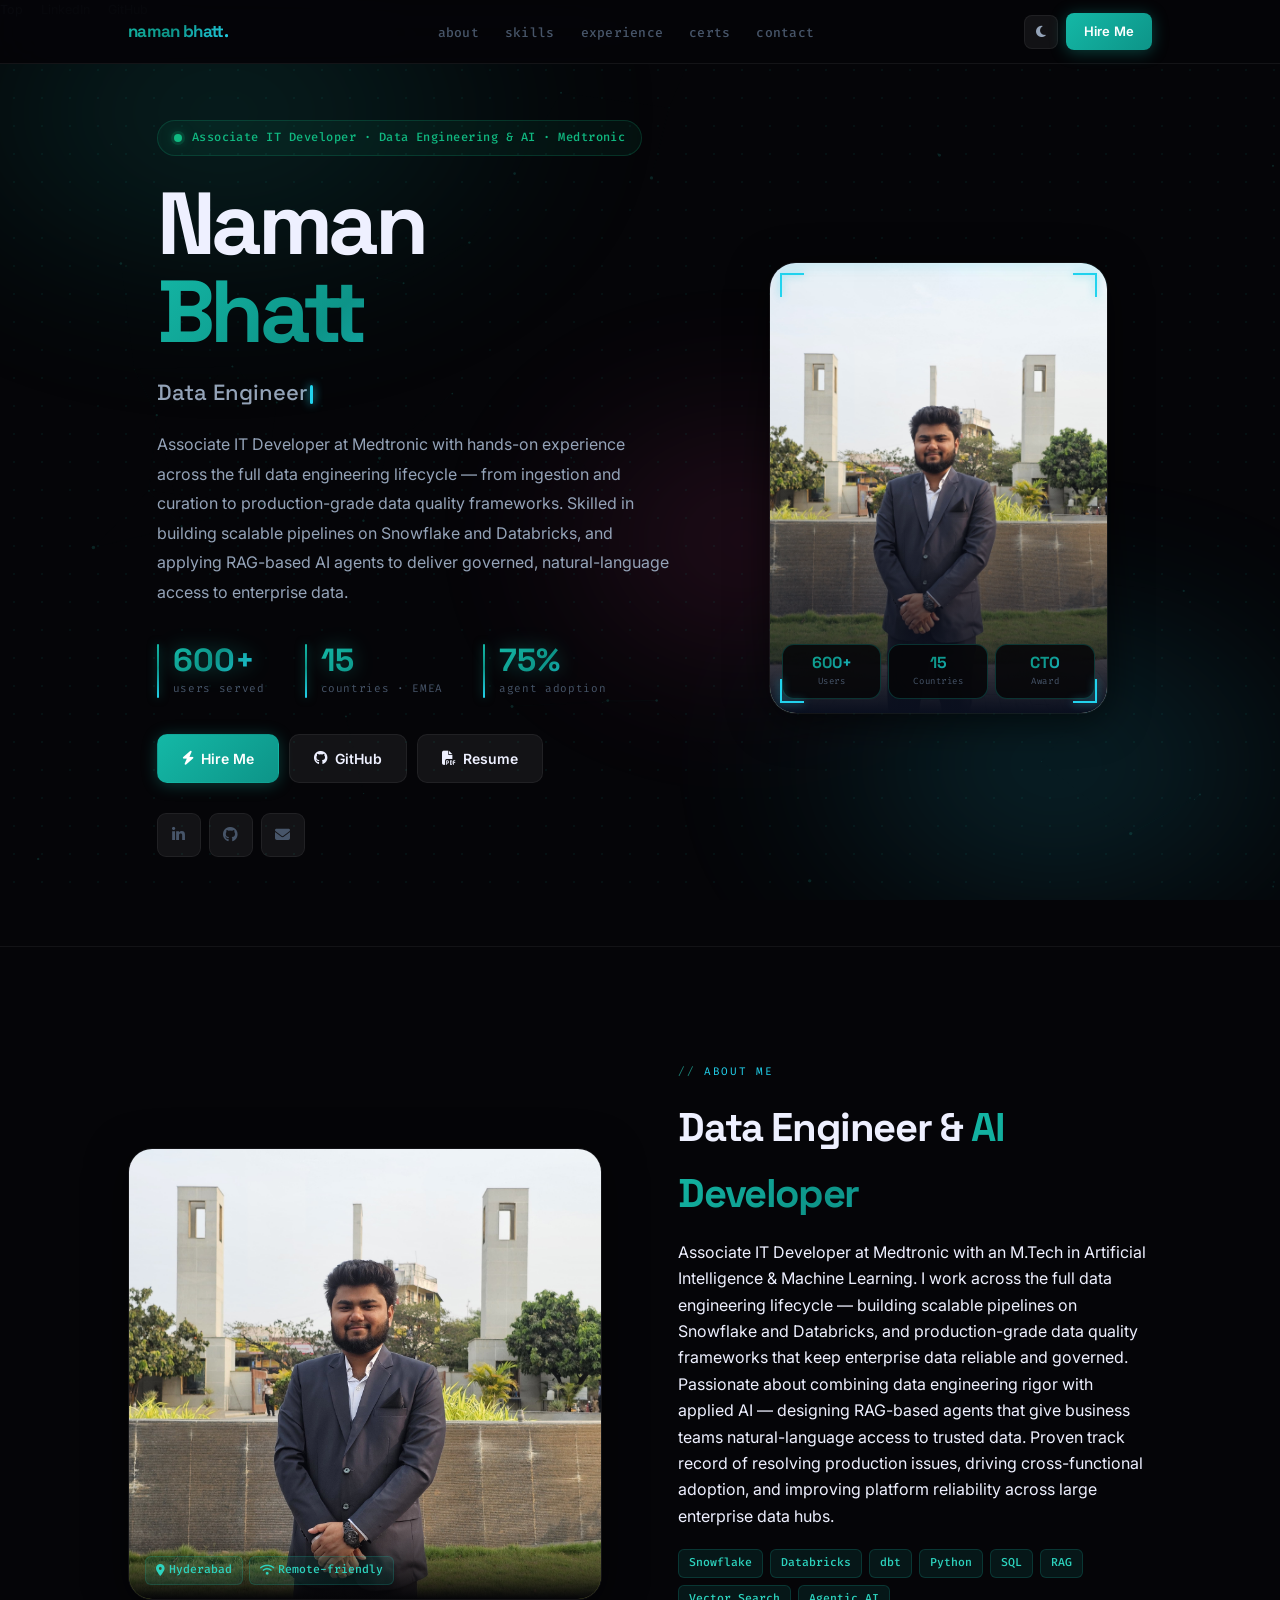
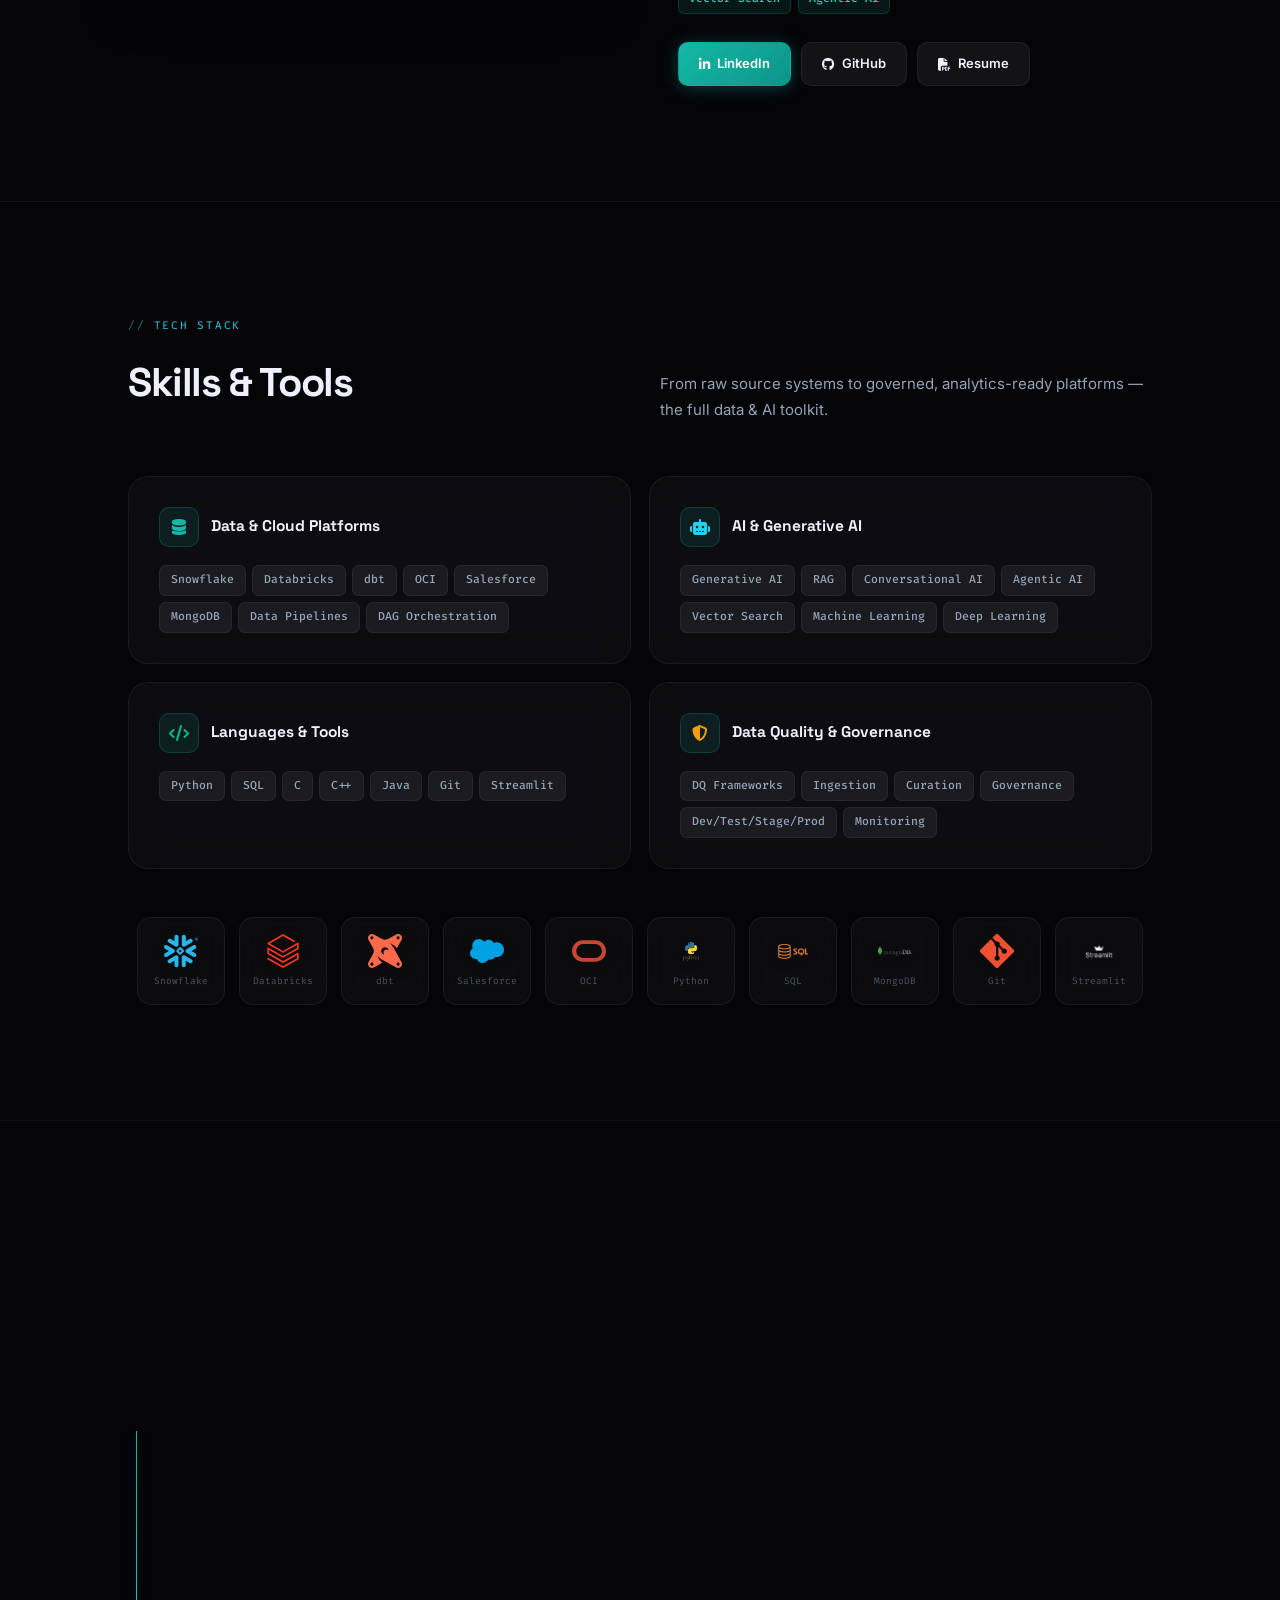
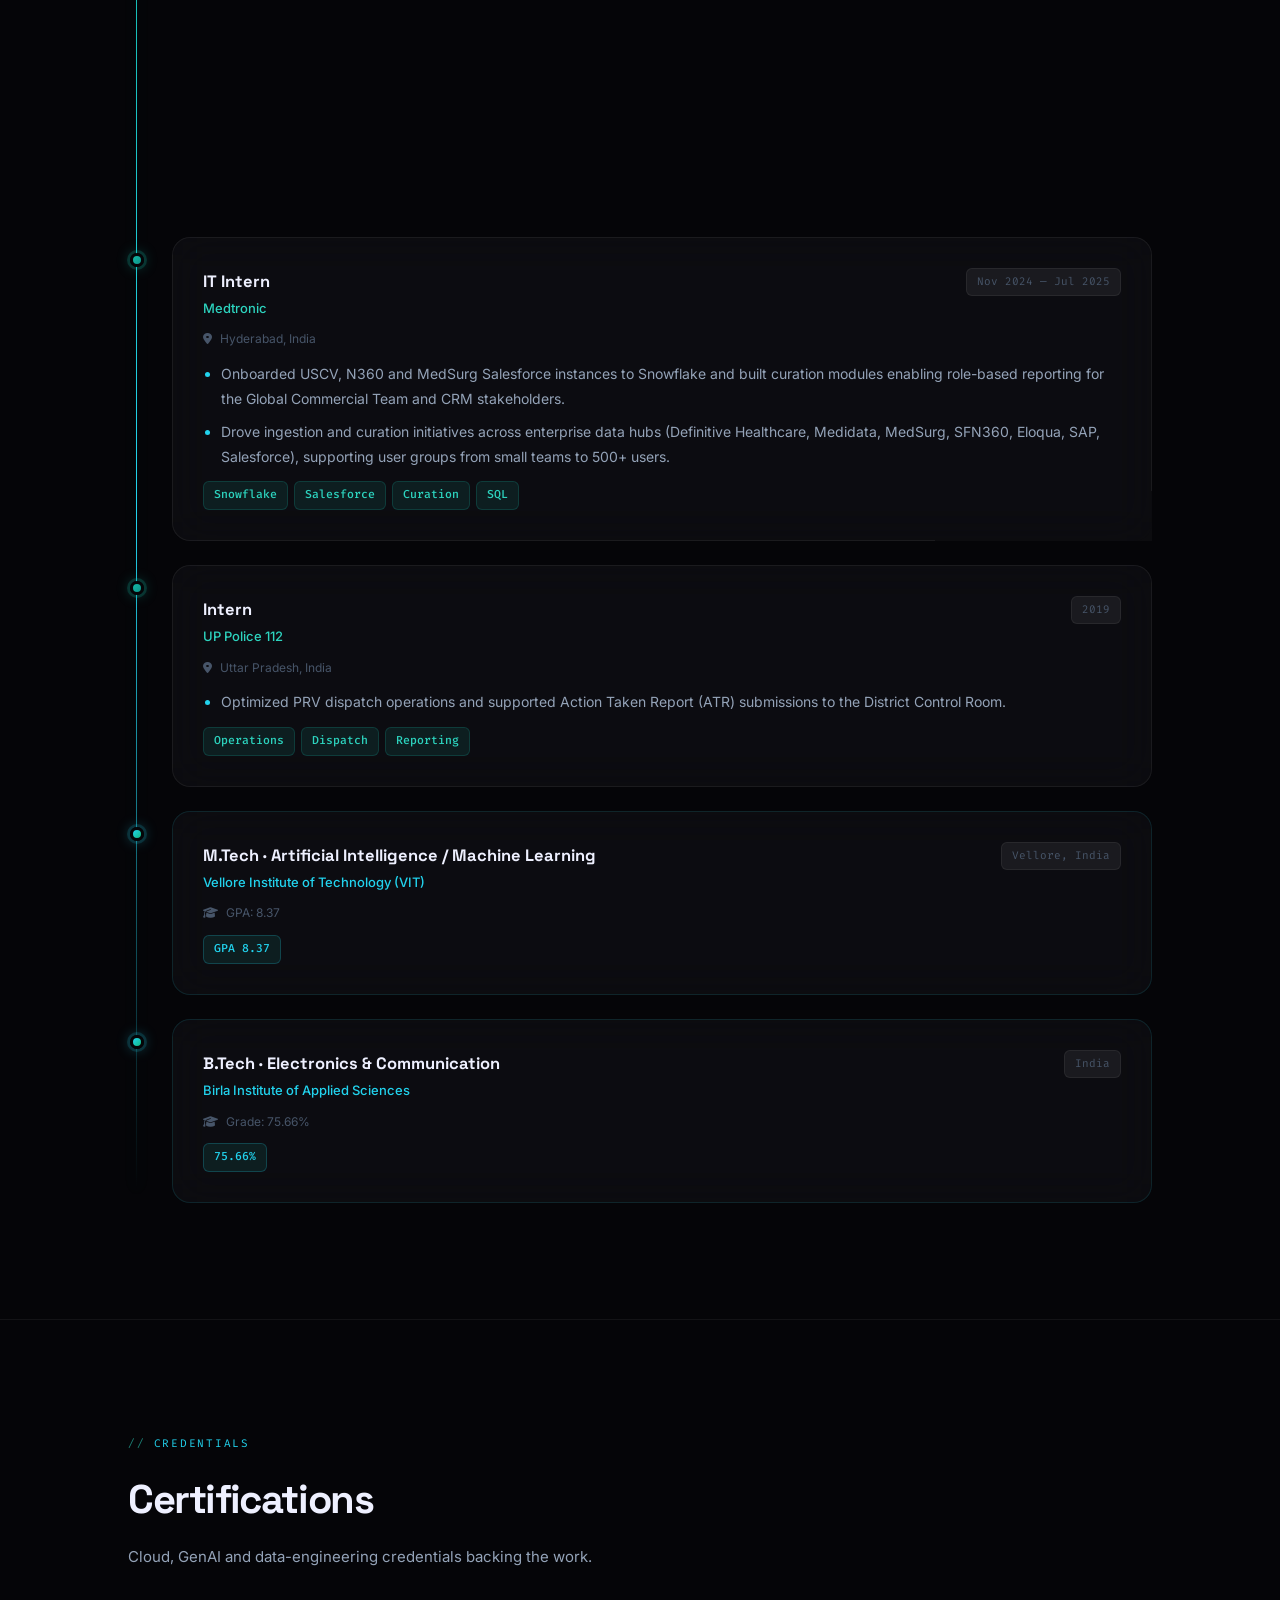
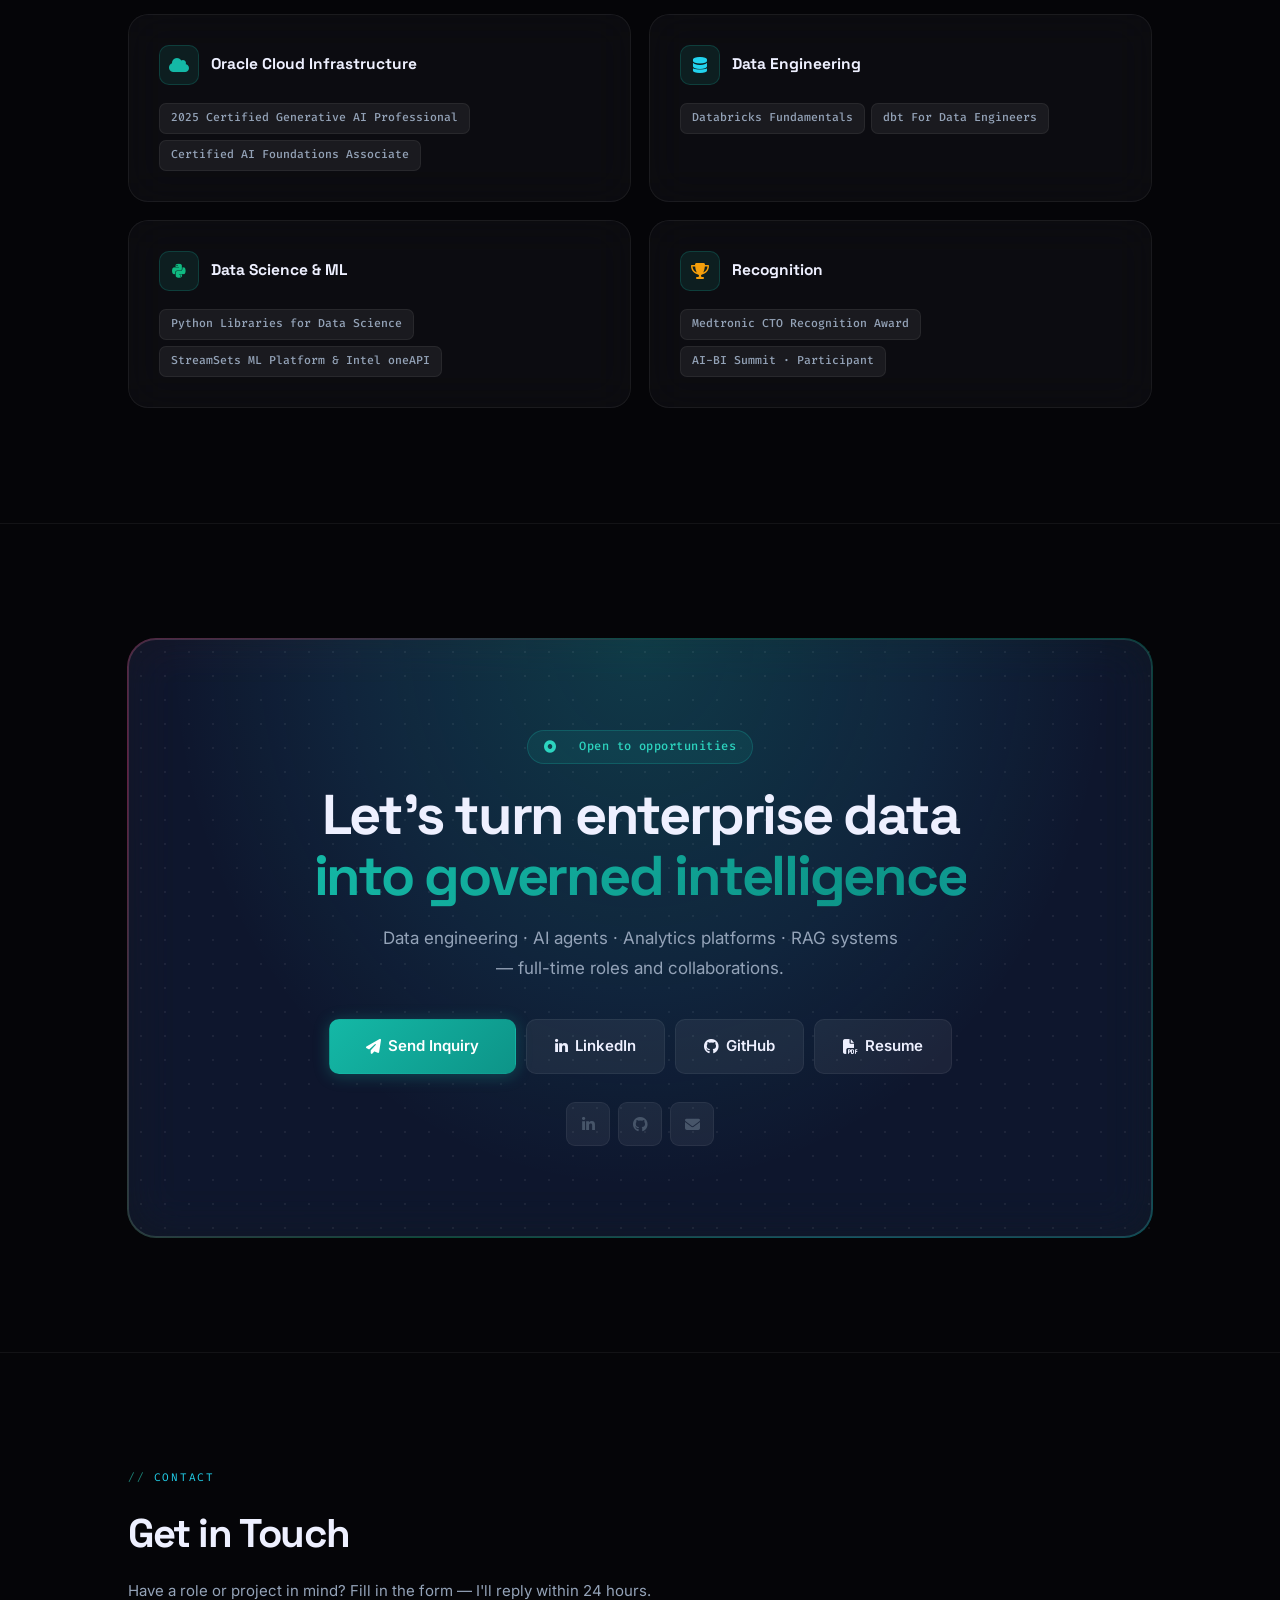
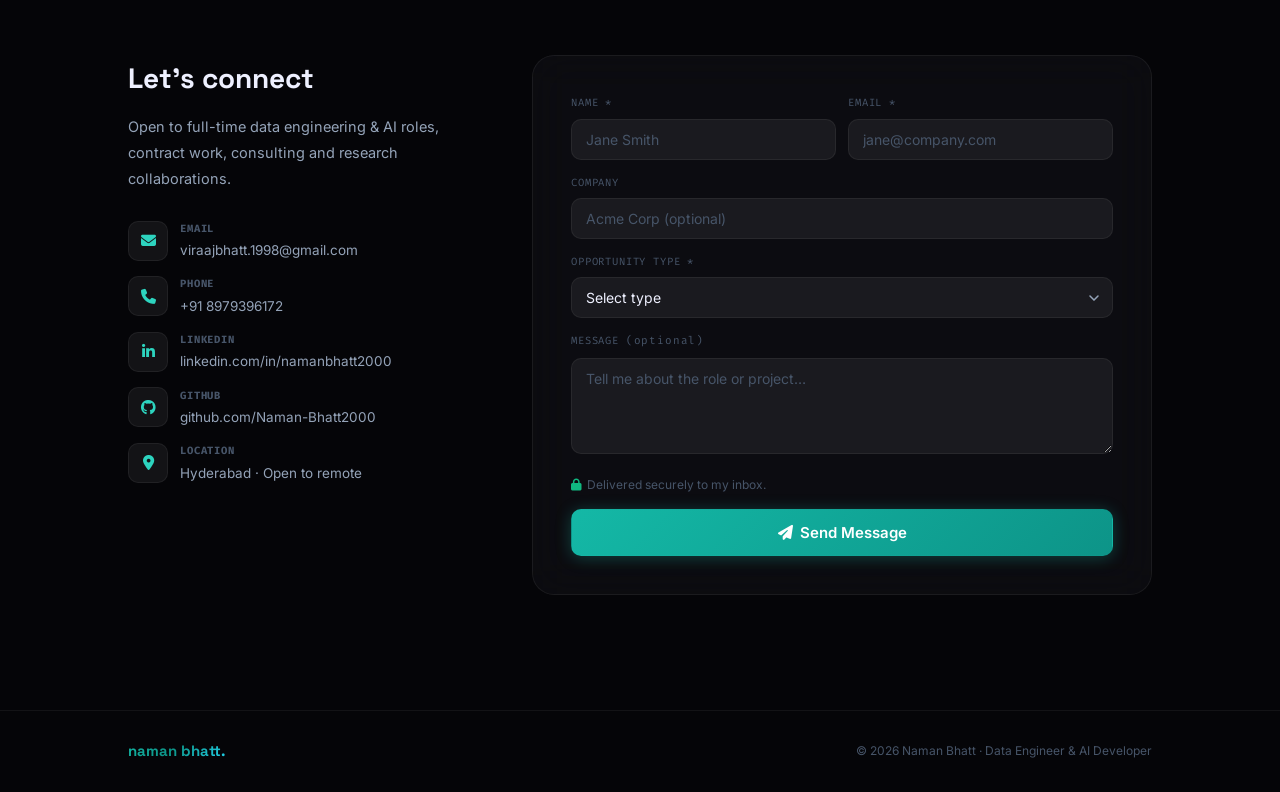
==== commit d6c8c0f1: "fix: resume download working now" ====
--- a/index.html
+++ b/index.html
@@ -834,7 +834,7 @@
         <div class="hero-btns reveal d3">
           <a href="#hire" class="btn btn-fill"><i class="fa-solid fa-bolt"></i> Hire Me</a>
           <a href="https://github.com/Naman-Bhatt2000" target="_blank" rel="noopener" class="btn btn-out"><i class="fa-brands fa-github"></i> GitHub</a>
-          <a href="Naman_Bhatt_Resume.pdf" target="_blank" rel="noopener" class="btn btn-out"><i class="fa-solid fa-file-pdf"></i> Resume</a>
+          <a href="Naman_Bhatt_Resume.pdf" download="Naman_Bhatt_Resume.pdf" target="_blank" rel="noopener" class="btn btn-out"><i class="fa-solid fa-file-pdf"></i> Resume</a>
         </div>
         <div class="hero-socs reveal d4">
           <a href="https://www.linkedin.com/in/namanbhatt2000" target="_blank" rel="noopener" class="soc" aria-label="LinkedIn"><i class="fa-brands fa-linkedin-in"></i></a>
@@ -891,7 +891,7 @@
         <div class="about-btns">
           <a href="https://www.linkedin.com/in/namanbhatt2000" target="_blank" rel="noopener" class="btn btn-fill" style="padding:10px 20px;font-size:13px"><i class="fa-brands fa-linkedin-in"></i> LinkedIn</a>
           <a href="https://github.com/Naman-Bhatt2000" target="_blank" rel="noopener" class="btn btn-out" style="padding:10px 20px;font-size:13px"><i class="fa-brands fa-github"></i> GitHub</a>
-          <a href="Naman_Bhatt_Resume.pdf" target="_blank" rel="noopener" class="btn btn-out" style="padding:10px 20px;font-size:13px"><i class="fa-solid fa-file-pdf"></i> Resume</a>
+          <a href="Naman_Bhatt_Resume.pdf" download="Naman_Bhatt_Resume.pdf" target="_blank" rel="noopener" class="btn btn-out" style="padding:10px 20px;font-size:13px"><i class="fa-solid fa-file-pdf"></i> Resume</a>
         </div>
       </div>
     </div>
@@ -1163,7 +1163,7 @@
             <a href="#contact" class="btn btn-fill" style="padding:14px 36px;font-size:15px"><i class="fa-solid fa-paper-plane"></i> Send Inquiry</a>
             <a href="https://www.linkedin.com/in/namanbhatt2000" target="_blank" rel="noopener" class="btn btn-out" style="padding:14px 28px;font-size:15px"><i class="fa-brands fa-linkedin-in"></i> LinkedIn</a>
             <a href="https://github.com/Naman-Bhatt2000" target="_blank" rel="noopener" class="btn btn-out" style="padding:14px 28px;font-size:15px"><i class="fa-brands fa-github"></i> GitHub</a>
-            <a href="Naman_Bhatt_Resume.pdf" target="_blank" rel="noopener" class="btn btn-out" style="padding:14px 28px;font-size:15px"><i class="fa-solid fa-file-pdf"></i> Resume</a>
+            <a href="Naman_Bhatt_Resume.pdf" download="Naman_Bhatt_Resume.pdf" target="_blank" rel="noopener" class="btn btn-out" style="padding:14px 28px;font-size:15px"><i class="fa-solid fa-file-pdf"></i> Resume</a>
           </div>
           <div class="cta-socs">
             <a href="https://www.linkedin.com/in/namanbhatt2000" target="_blank" rel="noopener" class="soc" aria-label="LinkedIn"><i class="fa-brands fa-linkedin-in"></i></a>
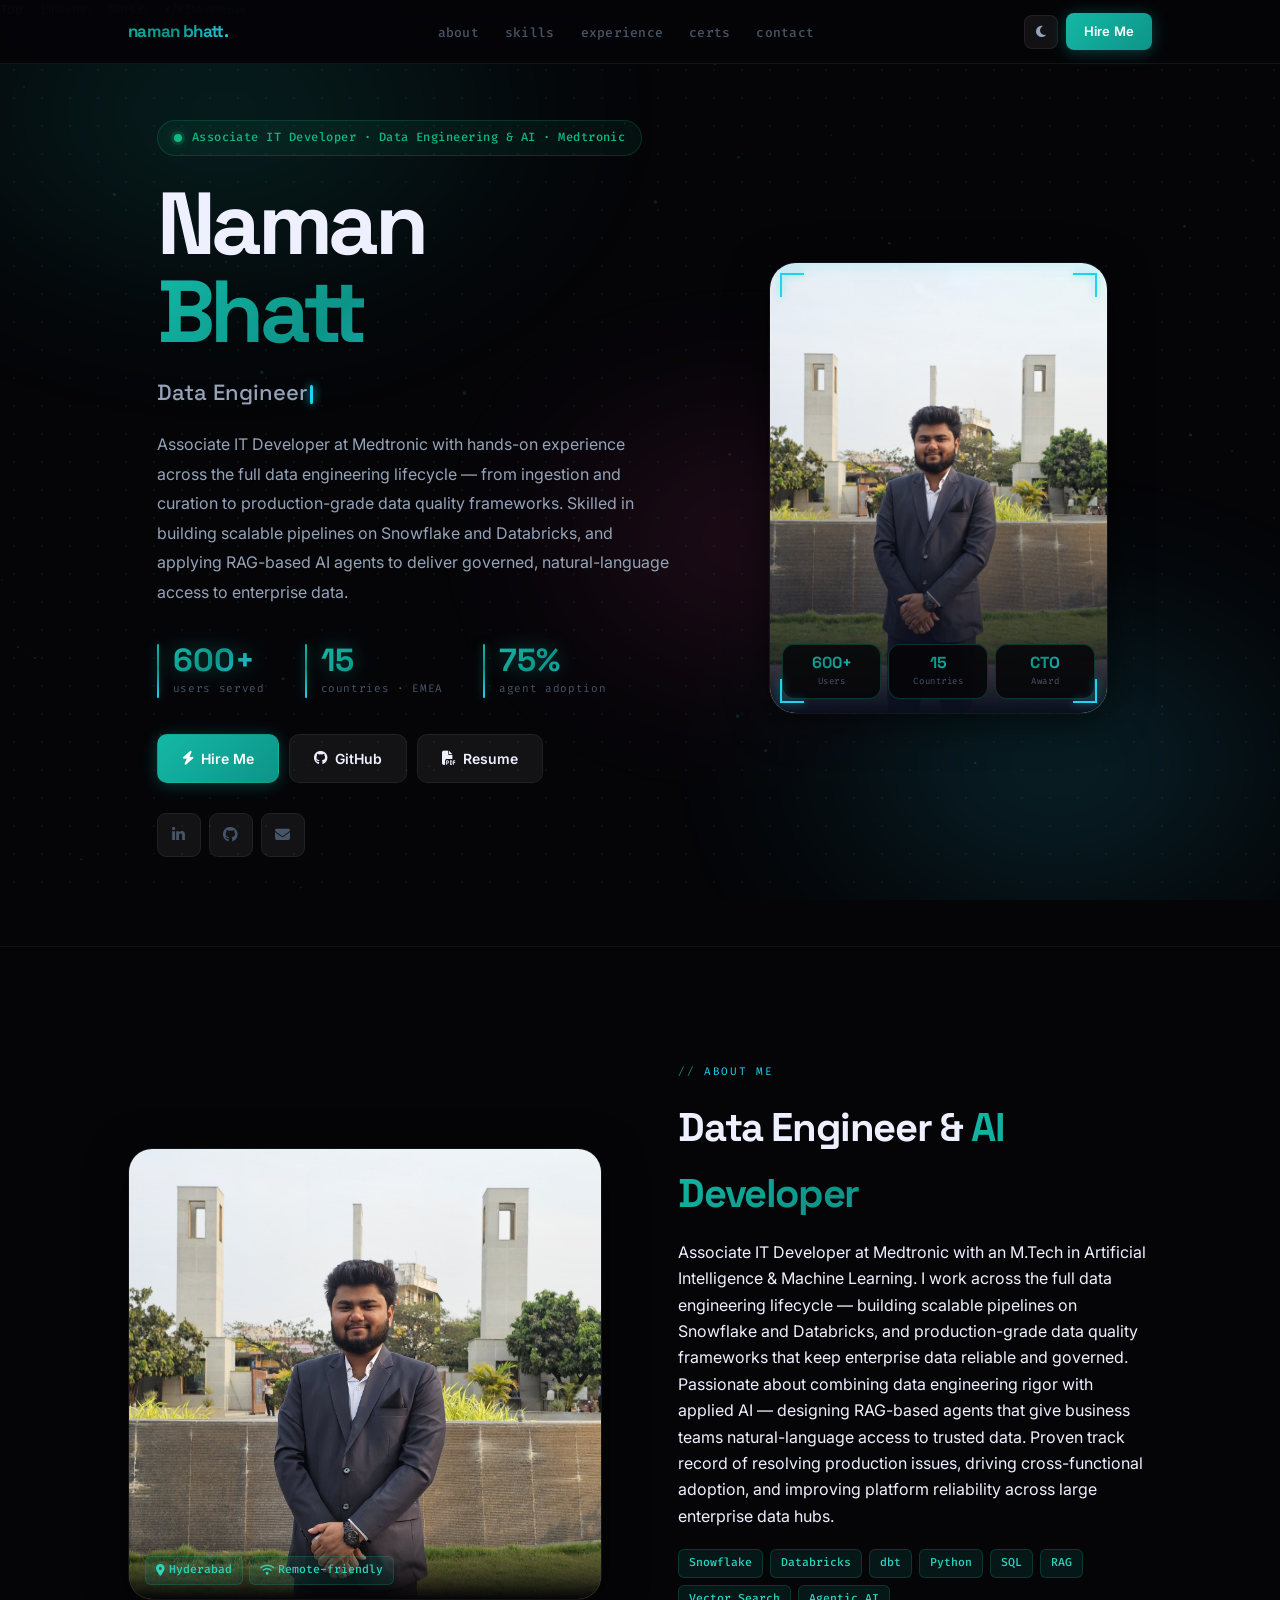
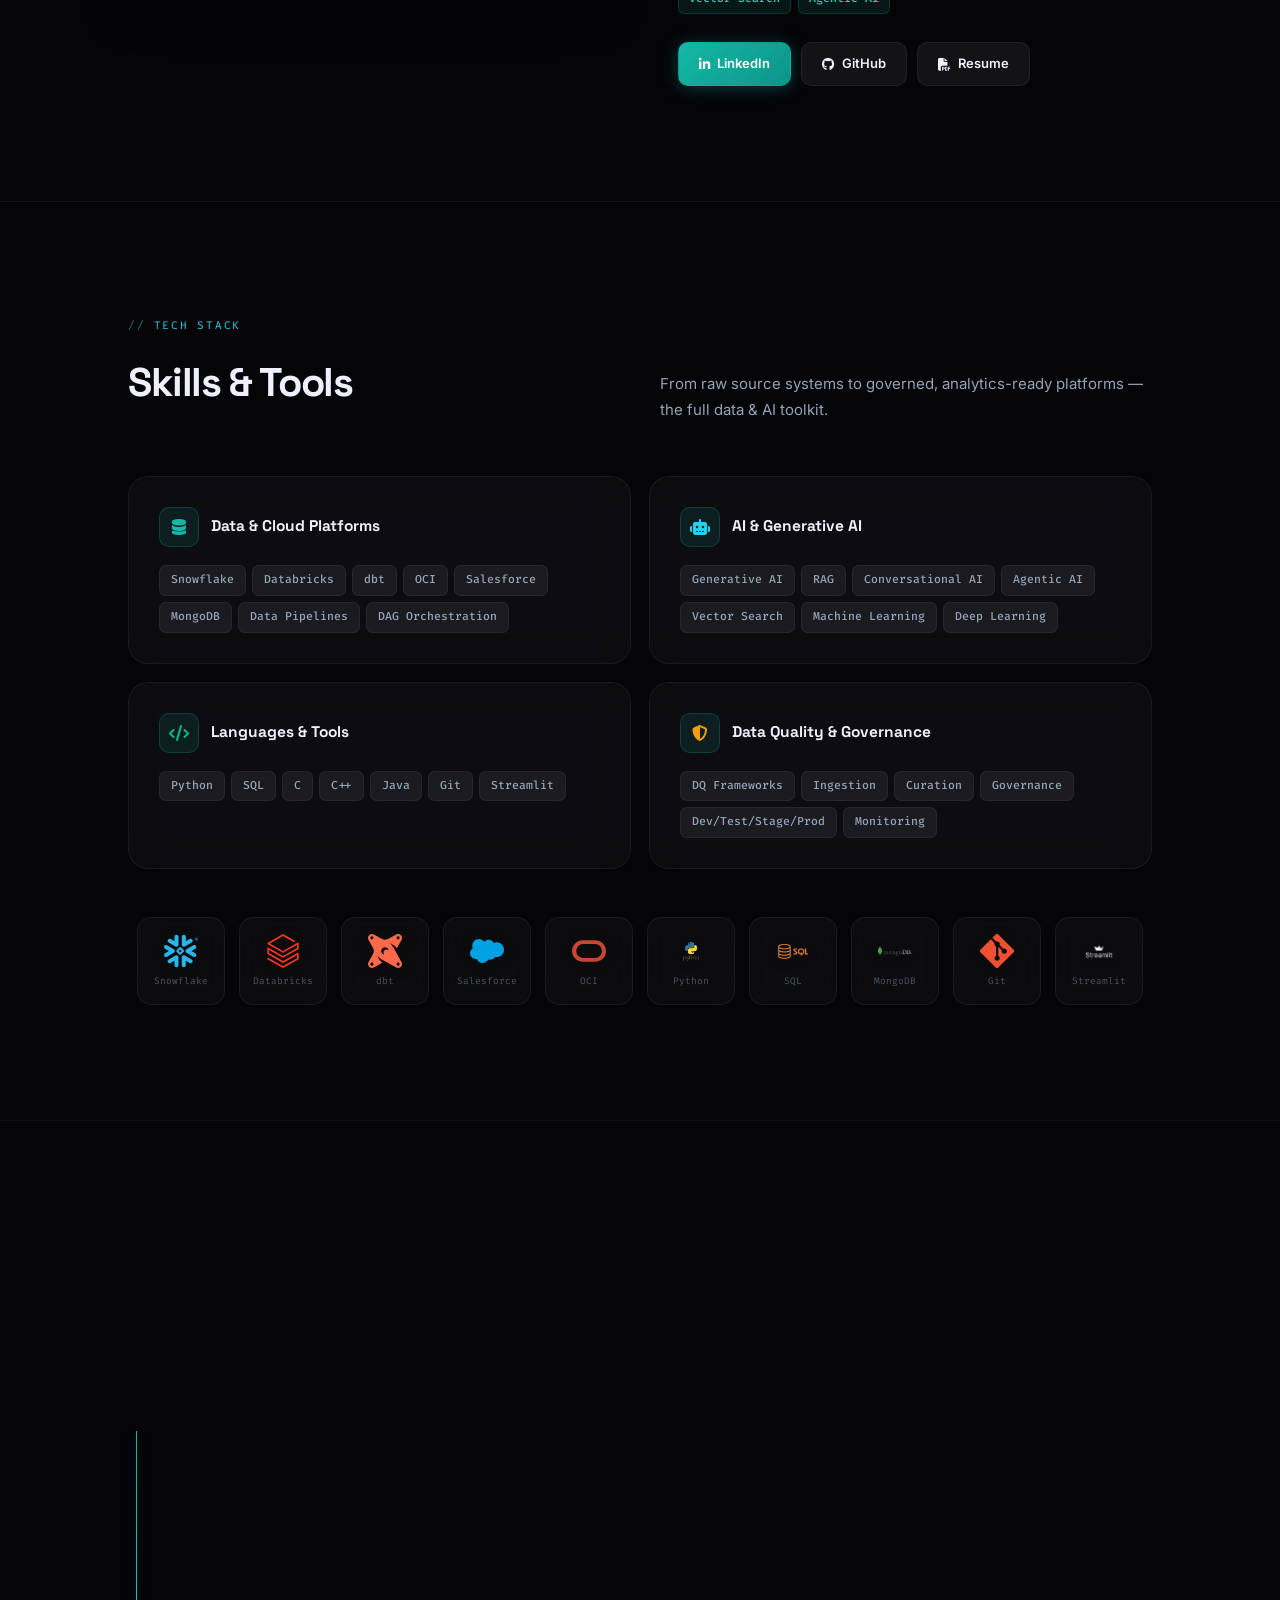
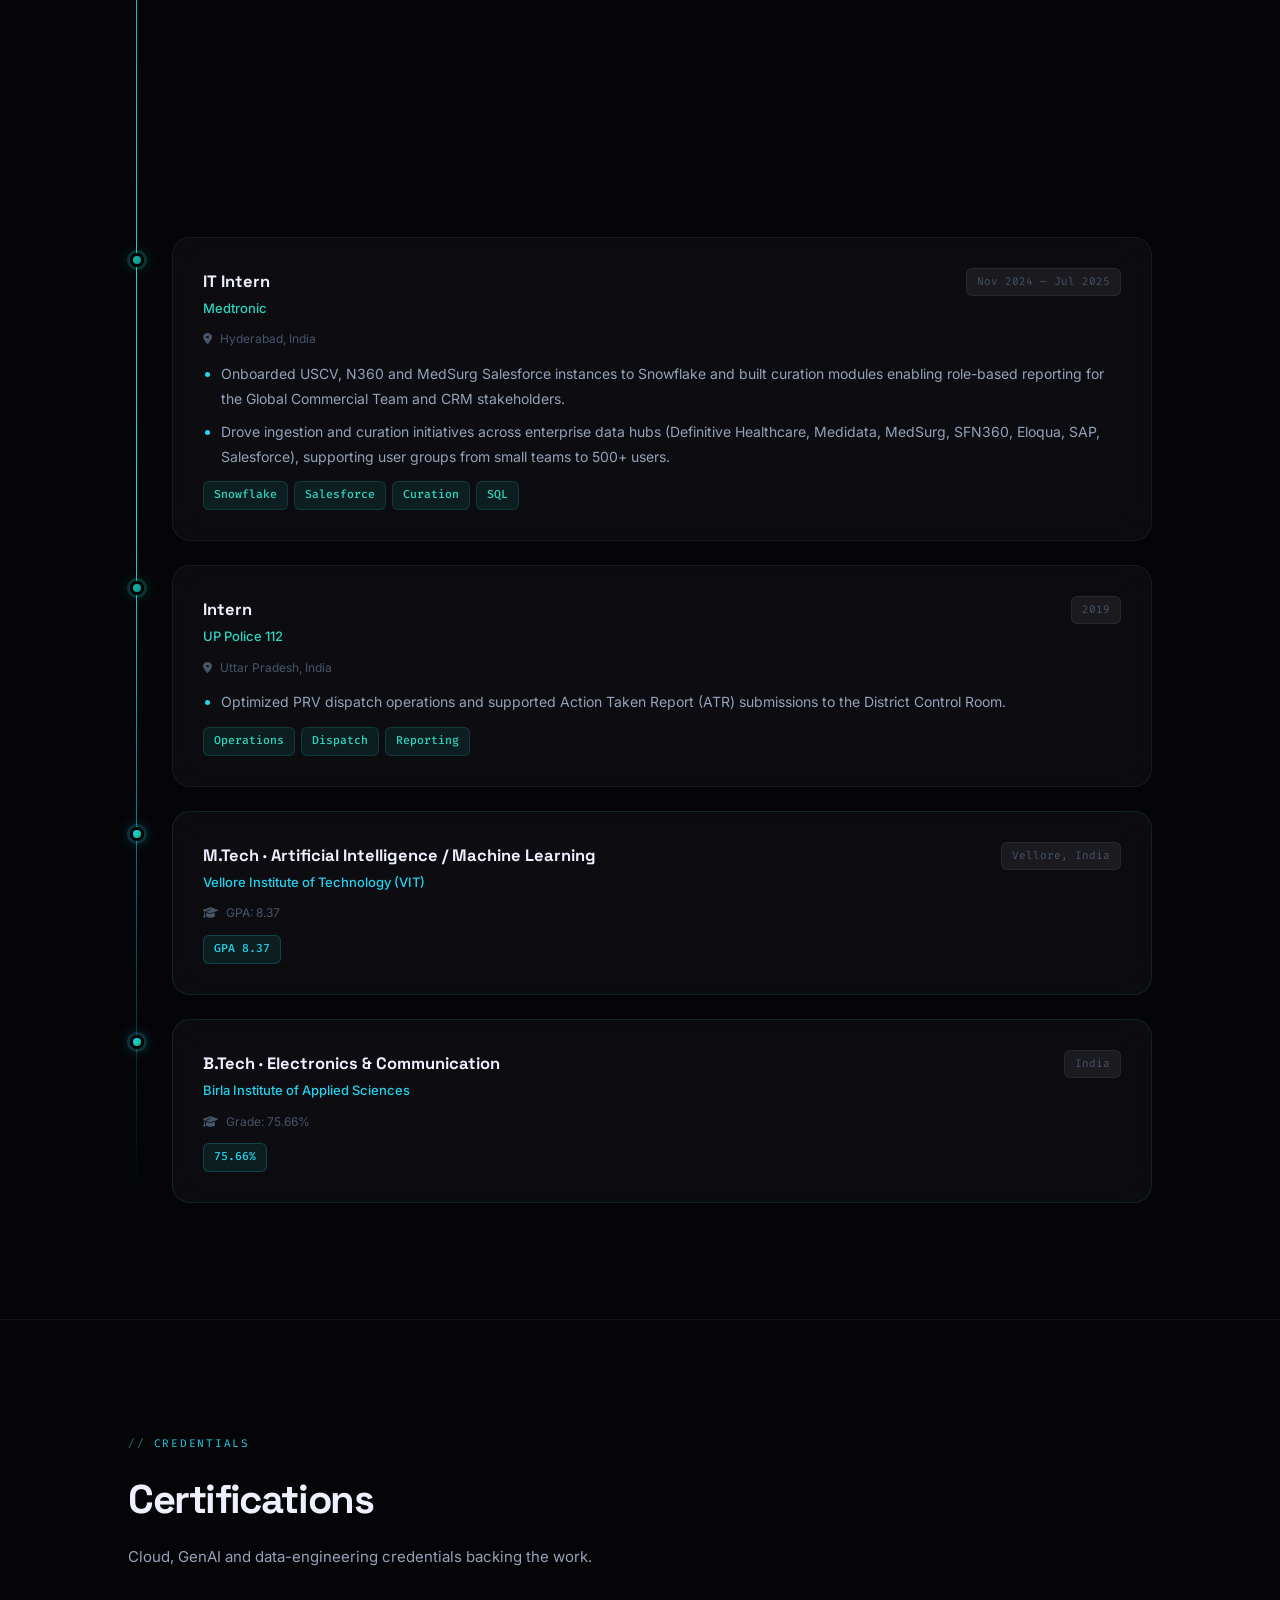
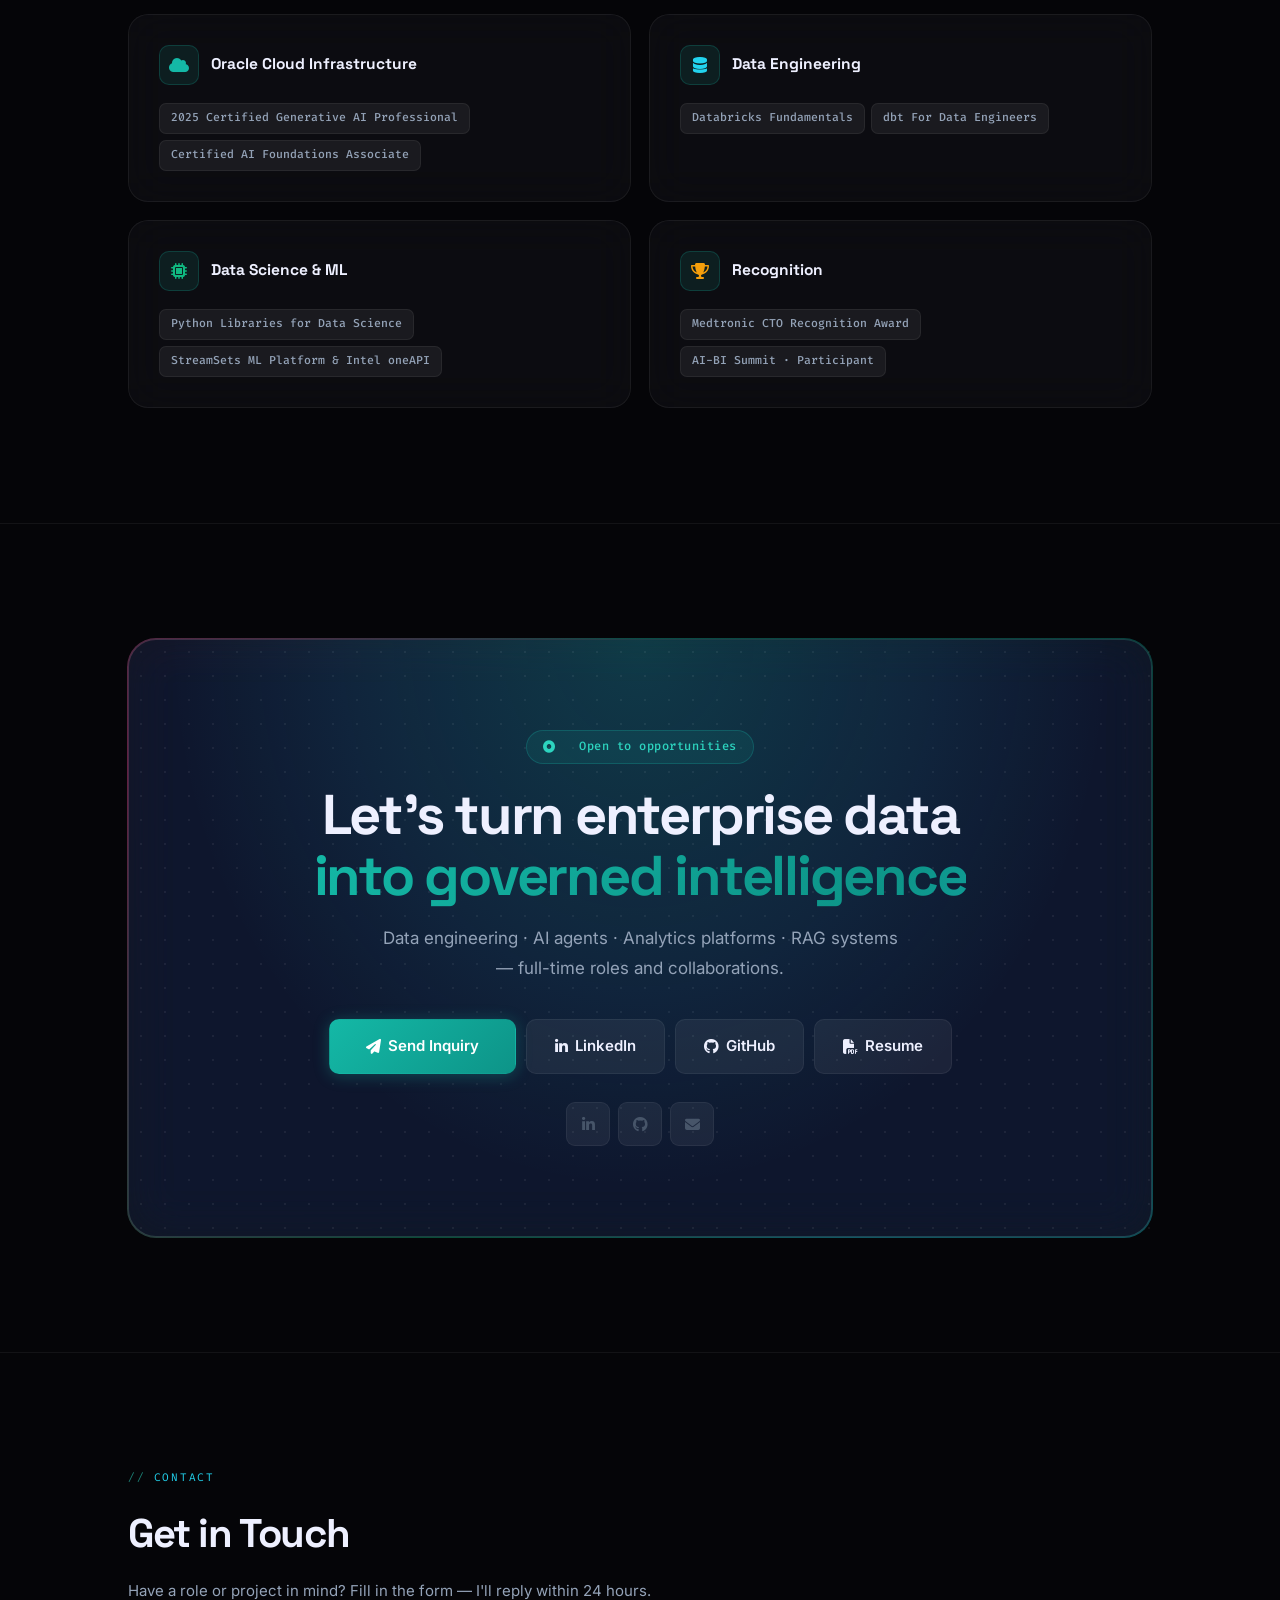
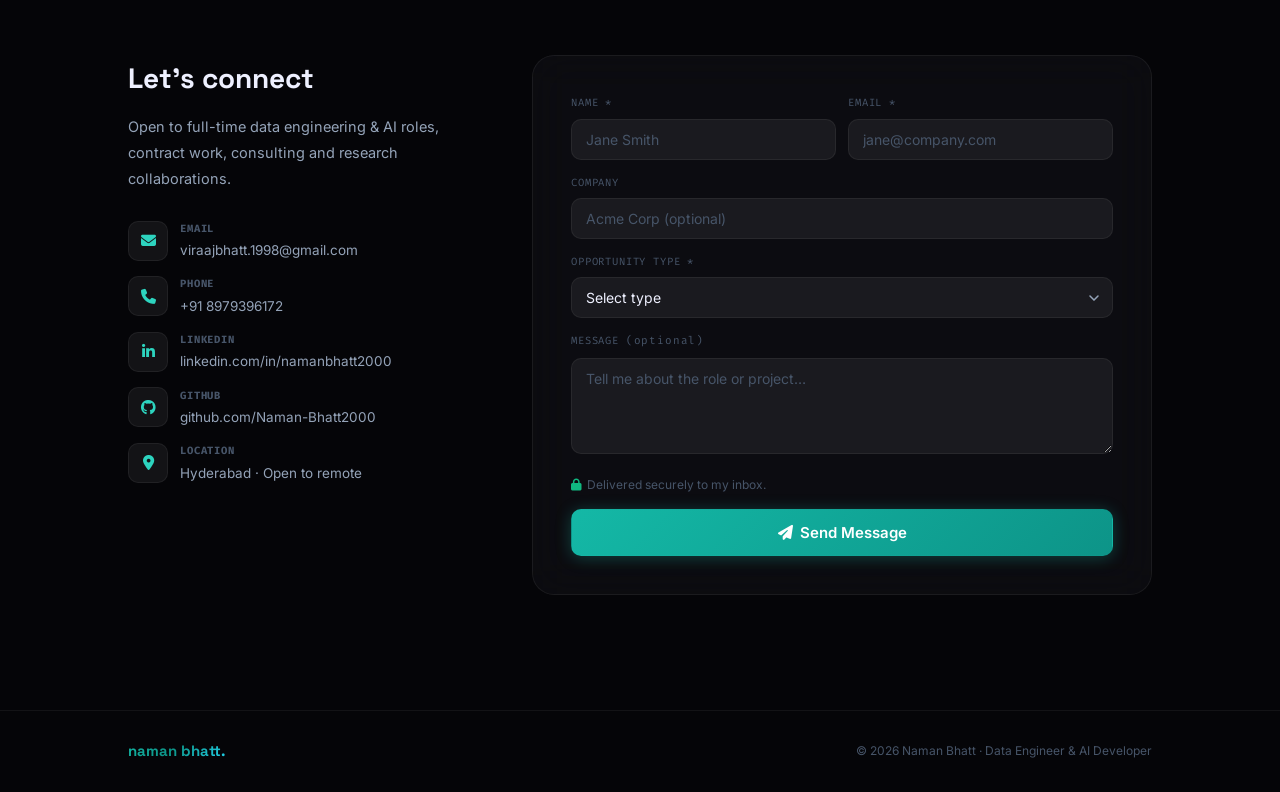
==== commit 0e2ca8bd: "feat: developer console + data-driven content system Retrofit the same GitHub-token content console " ====
--- a/index.html
+++ b/index.html
@@ -9,744 +9,7 @@
 <link rel="preconnect" href="https://fonts.gstatic.com" crossorigin>
 <link href="https://fonts.googleapis.com/css2?family=Space+Grotesk:wght@400;500;600;700;800&family=Inter:wght@300;400;500;600&family=Fira+Code:wght@400;500&display=swap" rel="stylesheet">
 <link rel="stylesheet" href="https://cdnjs.cloudflare.com/ajax/libs/font-awesome/6.5.0/css/all.min.css">
-<style>
-*,*::before,*::after{margin:0;padding:0;box-sizing:border-box}
-html{scroll-behavior:smooth}
-img{display:block;max-width:100%}
-button{font-family:inherit;cursor:pointer;border:none;background:none}
-a{text-decoration:none;color:inherit}
-
-/* ══ THEMES ════════════════════════════════════════════════════════ */
-[data-theme="dark"]{
-  --bg:#050508;
-  --bg2:#0a0f1e;
-  --bg3:#0f1629;
-  --surf:rgba(255,255,255,.03);
-  --surf2:rgba(255,255,255,.06);
-  --surf3:rgba(255,255,255,.09);
-  --bdr:rgba(255,255,255,.06);
-  --bdr2:rgba(255,255,255,.1);
-  --bdr-hi:rgba(20,184,166,.65);
-  --t1:#eef0ff;
-  --t2:#94a3b8;
-  --t3:#475569;
-  --acc:#14b8a6;
-  --acc2:#2dd4bf;
-  --cy:#22d3ee;
-  --gn:#10b981;
-  --pk:#ec4899;
-  --am:#f59e0b;
-  --grd:linear-gradient(135deg,#14b8a6 0%,#0d9488 45%,#22d3ee 100%);
-  --grd2:linear-gradient(135deg,#14b8a6,#0d9488);
-  --grd3:linear-gradient(135deg,#ec4899,#14b8a6,#22d3ee);
-  --nav-bg:rgba(5,5,8,.9);
-  --card-shd:0 8px 40px rgba(0,0,0,.6),inset 0 1px 0 rgba(255,255,255,.04);
-  --spotlight-clr:rgba(20,184,166,.12);
-  --blob-op:.18;
-}
-[data-theme="light"]{
-  --bg:#f7f6ff;
-  --bg2:#eeecff;
-  --bg3:#e5e2ff;
-  --surf:rgba(255,255,255,.65);
-  --surf2:rgba(255,255,255,.9);
-  --surf3:rgba(255,255,255,.98);
-  --bdr:rgba(13,148,136,.1);
-  --bdr2:rgba(13,148,136,.18);
-  --bdr-hi:rgba(13,148,136,.5);
-  --t1:#1e1b4b;
-  --t2:#4c3d6e;
-  --t3:#9ca3af;
-  --acc:#0d9488;
-  --acc2:#0d9488;
-  --cy:#0891b2;
-  --gn:#059669;
-  --pk:#db2777;
-  --am:#d97706;
-  --grd:linear-gradient(135deg,#0d9488 0%,#0d9488 45%,#0891b2 100%);
-  --grd2:linear-gradient(135deg,#0d9488,#0d9488);
-  --grd3:linear-gradient(135deg,#db2777,#0d9488,#0891b2);
-  --nav-bg:rgba(247,246,255,.92);
-  --card-shd:0 8px 32px rgba(13,148,136,.07),inset 0 1px 0 rgba(255,255,255,.9);
-  --spotlight-clr:rgba(13,148,136,.08);
-  --blob-op:.06;
-}
-
-/* ══ BASE ══════════════════════════════════════════════════════════ */
-html{-webkit-text-size-adjust:100%;text-size-adjust:100%}
-body{
-  background:var(--bg);color:var(--t1);
-  font-family:'Inter',sans-serif;line-height:1.65;overflow-x:hidden;
-  transition:background .35s,color .35s;
-  -webkit-tap-highlight-color:transparent;
-}
-::-webkit-scrollbar{width:3px}
-::-webkit-scrollbar-track{background:transparent}
-::-webkit-scrollbar-thumb{background:var(--acc);border-radius:4px}
-::selection{background:rgba(20,184,166,.3);color:#fff}
-
-/* ══ BACKGROUND ════════════════════════════════════════════════════ */
-/* Aurora orbs */
-.aurora{position:fixed;inset:0;z-index:0;pointer-events:none;overflow:hidden}
-.ao{position:absolute;border-radius:50%;filter:blur(80px);opacity:var(--blob-op)}
-.ao1{width:65vw;height:55vh;background:radial-gradient(ellipse,rgba(20,184,166,1) 0%,transparent 65%);top:-15%;left:-15%;animation:ao-drift1 22s ease-in-out infinite}
-.ao2{width:55vw;height:50vh;background:radial-gradient(ellipse,rgba(34,211,238,1) 0%,transparent 65%);bottom:-10%;right:-10%;animation:ao-drift2 28s ease-in-out infinite}
-.ao3{width:40vw;height:40vh;background:radial-gradient(ellipse,rgba(236,72,153,1) 0%,transparent 65%);top:40%;left:38%;animation:ao-drift3 19s ease-in-out infinite}
-@keyframes ao-drift1{0%,100%{transform:translate(0,0)}40%{transform:translate(3vw,4vh)}70%{transform:translate(-2vw,2vh)}}
-@keyframes ao-drift2{0%,100%{transform:translate(0,0)}35%{transform:translate(-4vw,-4vh)}65%{transform:translate(2vw,-5vh)}}
-@keyframes ao-drift3{0%,100%{transform:translate(-50%,-50%)}50%{transform:translate(-50%,calc(-50% - 3vh))}}
-/* Neural network canvas */
-#pcanvas{position:fixed;inset:0;z-index:1;pointer-events:none}
-/* Cyber dot grid */
-.bg-dots{
-  position:fixed;inset:0;z-index:1;pointer-events:none;
-  background-image:radial-gradient(rgba(20,184,166,.07) 1px,transparent 1px);
-  background-size:28px 28px;
-}
-[data-theme="light"] .bg-dots{background-image:radial-gradient(rgba(13,148,136,.08) 1px,transparent 1px)}
-
-/* ══ SCROLL PROGRESS ═══════════════════════════════════════════════ */
-#pbar{
-  position:fixed;top:0;left:0;right:0;height:2px;z-index:500;
-  background:var(--grd);transform:scaleX(0);transform-origin:left;
-  box-shadow:0 0 10px rgba(20,184,166,.6),0 0 24px rgba(34,211,238,.2);
-}
-
-/* ══ NAV ═══════════════════════════════════════════════════════════ */
-nav{
-  position:fixed;top:0;left:0;right:0;z-index:300;height:64px;
-  background:var(--nav-bg);
-  backdrop-filter:blur(28px) saturate(180%);
-  -webkit-backdrop-filter:blur(28px) saturate(180%);
-  border-bottom:1px solid var(--bdr);
-}
-.nav-inner{
-  max-width:1120px;margin:0 auto;padding:0 clamp(18px,4vw,48px);
-  height:100%;display:flex;align-items:center;justify-content:space-between;gap:16px;
-}
-.nav-logo{
-  font-family:'Space Grotesk',sans-serif;font-weight:800;font-size:17px;letter-spacing:-.04em;
-  background:var(--grd);-webkit-background-clip:text;-webkit-text-fill-color:transparent;background-clip:text;
-  white-space:nowrap;
-}
-.nav-links{display:flex;list-style:none;gap:2px}
-.nav-links a{
-  font-size:13px;font-weight:500;color:var(--t3);
-  padding:6px 12px;border-radius:8px;transition:color .15s,background .15s;
-  font-family:'Fira Code',monospace;letter-spacing:.02em;
-}
-.nav-links a:hover,.nav-links a.act{color:var(--t1);background:var(--surf2)}
-.nav-right{display:flex;align-items:center;gap:8px}
-.t-btn{
-  width:34px;height:34px;border-radius:8px;
-  background:var(--surf2);border:1px solid var(--bdr);
-  color:var(--t2);font-size:13px;
-  display:flex;align-items:center;justify-content:center;transition:all .2s;
-}
-.t-btn:hover{border-color:var(--bdr-hi);color:var(--acc2);background:rgba(20,184,166,.1)}
-.nav-cta{
-  padding:8px 18px;border-radius:8px;background:var(--grd2);
-  color:#fff;font-size:13px;font-weight:600;letter-spacing:.01em;
-  box-shadow:0 2px 16px rgba(20,184,166,.35);transition:all .22s;
-}
-.nav-cta:hover{transform:translateY(-1px);box-shadow:0 4px 24px rgba(20,184,166,.5),0 0 0 1px rgba(20,184,166,.5)}
-.hbg{display:none;flex-direction:column;gap:5px;padding:8px}
-.hbg span{display:block;width:20px;height:1.5px;background:var(--t2);border-radius:2px;transition:all .3s}
-.hbg.op span:nth-child(1){transform:translateY(6.5px) rotate(45deg)}
-.hbg.op span:nth-child(2){opacity:0}
-.hbg.op span:nth-child(3){transform:translateY(-6.5px) rotate(-45deg)}
-
-/* ══ MOBILE DROPDOWN ═══════════════════════════════════════════════ */
-.mob-drop{
-  position:fixed;top:64px;left:0;right:0;z-index:290;
-  background:var(--nav-bg);backdrop-filter:blur(28px);-webkit-backdrop-filter:blur(28px);
-  border-bottom:1px solid var(--bdr);padding:8px 20px 14px;
-  display:none;flex-direction:column;gap:2px;
-}
-.mob-drop.op{display:flex}
-.mob-drop a{
-  padding:12px 14px;border-radius:9px;color:var(--t2);
-  font-size:15px;font-weight:500;border:1px solid transparent;transition:all .15s;
-}
-.mob-drop a:hover{color:var(--t1);background:var(--surf2);border-color:var(--bdr)}
-.mob-drop .mob-cta{
-  margin-top:8px;padding:13px;border-radius:10px;text-align:center;
-  background:var(--grd2);color:#fff;font-weight:600;font-size:14px;
-  box-shadow:0 4px 18px rgba(20,184,166,.3);
-}
-
-/* ══ LAYOUT ════════════════════════════════════════════════════════ */
-.wrap{max-width:1120px;margin:0 auto;padding:0 clamp(18px,4vw,48px)}
-.sect{padding:clamp(80px,9vw,128px) 0;position:relative;z-index:10}
-.sect+.sect{border-top:1px solid var(--bdr)}
-.sect-lbl{
-  font-family:'Fira Code',monospace;font-size:11px;letter-spacing:.16em;
-  color:var(--cy);margin-bottom:14px;display:flex;align-items:center;gap:8px;
-  text-transform:uppercase;
-}
-.sect-lbl::before{content:'//';color:var(--acc2);opacity:.6}
-.h2{
-  font-family:'Space Grotesk',sans-serif;font-size:clamp(28px,3.5vw,40px);
-  font-weight:800;letter-spacing:-.035em;margin-bottom:12px;
-}
-.grd-txt{
-  background:var(--grd);-webkit-background-clip:text;-webkit-text-fill-color:transparent;background-clip:text;
-  background-size:200% auto;animation:shimmer 5s linear infinite;
-}
-@keyframes shimmer{0%{background-position:0% center}100%{background-position:200% center}}
-
-/* Glassmorphism card base */
-.glass{
-  background:var(--surf);
-  backdrop-filter:blur(20px) saturate(160%);
-  -webkit-backdrop-filter:blur(20px) saturate(160%);
-  border:1px solid var(--bdr);border-radius:20px;
-  box-shadow:var(--card-shd);
-  transition:border-color .25s,box-shadow .25s,transform .25s;
-}
-.glass:hover{border-color:var(--bdr-hi)}
-/* Touch-friendly: disable hover effects on touch devices */
-@media(hover:none){
-  .glass:hover,.sk-card:hover,.ti-card:hover,.proj-card:hover,.logo-item:hover{transform:none;box-shadow:var(--card-shd)}
-  .sk-card::after,.ti-card::after{opacity:0!important}
-  .photo-tilt{transform:none!important}
-}
-
-/* Card spotlight effect */
-.spotlight{--mx:50%;--my:50%;position:relative;overflow:hidden}
-.spotlight::before{
-  content:'';position:absolute;inset:0;
-  background:radial-gradient(600px circle at var(--mx) var(--my),var(--spotlight-clr),transparent 50%);
-  opacity:0;transition:opacity .4s;pointer-events:none;border-radius:inherit;z-index:0;
-}
-.spotlight:hover::before{opacity:1}
-.spotlight>*{position:relative;z-index:1}
-/* Spotlight follow on mobile - use touch */
-@media(hover:none){
-  .spotlight{--mx:50%;--my:50%}
-  .spotlight::before{opacity:.5}
-}
-
-.chip{
-  display:inline-flex;align-items:center;gap:4px;
-  padding:4px 10px;border-radius:6px;font-size:11.5px;font-weight:500;
-  background:rgba(20,184,166,.1);color:var(--acc2);
-  border:1px solid rgba(20,184,166,.2);font-family:'Fira Code',monospace;
-}
-.btn{
-  display:inline-flex;align-items:center;gap:7px;
-  padding:12px 24px;border-radius:10px;font-size:14px;font-weight:600;
-  font-family:'Inter',sans-serif;transition:all .22s;cursor:pointer;
-  touch-action:manipulation;
-  min-height:44px;
-}
-.btn-fill{
-  background:var(--grd2);color:#fff;border:1px solid transparent;
-  box-shadow:0 2px 16px rgba(20,184,166,.3);
-}
-.btn-fill:hover{transform:translateY(-2px);box-shadow:0 6px 28px rgba(20,184,166,.5),0 0 0 1px rgba(20,184,166,.4)}
-.btn-out{background:var(--surf2);color:var(--t1);border:1px solid var(--bdr)}
-.btn-out:hover{border-color:var(--bdr-hi);color:var(--acc2);transform:translateY(-2px);box-shadow:0 4px 16px rgba(20,184,166,.12)}
-.reveal{opacity:0;transform:translateY(24px);transition:opacity .6s cubic-bezier(.16,1,.3,1),transform .6s cubic-bezier(.16,1,.3,1)}
-.reveal.on{opacity:1;transform:none}
-.d1{transition-delay:.08s}.d2{transition-delay:.16s}.d3{transition-delay:.24s}.d4{transition-delay:.32s}
-
-/* ══ HERO ══════════════════════════════════════════════════════════ */
-.hero{
-  min-height:calc(100svh - 64px);display:flex;align-items:center;
-  padding:clamp(80px,10vw,120px) 0 clamp(60px,7vw,100px);
-}
-.hero-grid{
-  display:grid;grid-template-columns:1fr 370px;
-  gap:clamp(48px,6vw,88px);align-items:center;
-}
-.hero-avail{
-  display:inline-flex;align-items:center;gap:10px;margin-bottom:24px;
-  padding:7px 16px;border-radius:100px;
-  background:rgba(16,185,129,.07);border:1px solid rgba(16,185,129,.2);
-  font-size:12px;color:var(--gn);font-weight:500;font-family:'Fira Code',monospace;
-  letter-spacing:.04em;
-}
-.avail-dot{
-  width:8px;height:8px;border-radius:50%;background:var(--gn);flex-shrink:0;
-  box-shadow:0 0 0 3px rgba(16,185,129,.15),0 0 12px rgba(16,185,129,.5);
-  animation:pulse-dot 2.4s ease-in-out infinite;
-}
-@keyframes pulse-dot{
-  0%,100%{box-shadow:0 0 0 3px rgba(16,185,129,.15),0 0 12px rgba(16,185,129,.5)}
-  50%{box-shadow:0 0 0 8px rgba(16,185,129,.04),0 0 4px rgba(16,185,129,.2)}
-}
-.hero h1{
-  font-family:'Space Grotesk',sans-serif;
-  font-size:clamp(52px,7.5vw,88px);font-weight:800;
-  line-height:1;letter-spacing:-.05em;margin-bottom:18px;
-}
-.hero-role{
-  font-size:clamp(17px,2.4vw,22px);font-weight:500;color:var(--t2);
-  font-family:'Space Grotesk',sans-serif;min-height:1.6em;margin-bottom:20px;
-}
-.cursor{
-  display:inline-block;width:3px;height:.85em;background:var(--cy);
-  margin-left:2px;vertical-align:middle;
-  animation:blink .95s step-end infinite;
-  box-shadow:0 0 10px var(--cy);border-radius:2px;
-}
-@keyframes blink{0%,100%{opacity:1}50%{opacity:0}}
-.hero-bio{
-  font-size:clamp(14.5px,1.6vw,16px);color:var(--t2);line-height:1.85;
-  max-width:520px;margin-bottom:36px;
-}
-.hero-stats{
-  display:flex;gap:clamp(22px,3.5vw,40px);margin-bottom:36px;flex-wrap:wrap;
-}
-.hst{position:relative;padding-left:16px}
-.hst::before{
-  content:'';position:absolute;left:0;top:0;bottom:0;width:2px;
-  background:var(--grd);border-radius:2px;
-  box-shadow:0 0 10px rgba(20,184,166,.5);
-}
-.hst-n{
-  font-family:'Space Grotesk',sans-serif;font-weight:800;
-  font-size:clamp(22px,3vw,32px);line-height:1;
-  background:var(--grd);-webkit-background-clip:text;-webkit-text-fill-color:transparent;background-clip:text;
-  margin-bottom:4px;filter:drop-shadow(0 0 10px rgba(20,184,166,.4));
-}
-.hst-l{font-size:11px;color:var(--t3);font-family:'Fira Code',monospace;letter-spacing:.06em}
-.hero-btns{display:flex;flex-wrap:wrap;gap:10px;margin-bottom:30px}
-.hero-socs{display:flex;gap:8px}
-.soc{
-  display:flex;align-items:center;justify-content:center;
-  width:44px;height:44px;border-radius:9px;
-  background:var(--surf2);border:1px solid var(--bdr);
-  color:var(--t3);font-size:15px;transition:all .22s;
-  touch-action:manipulation;
-}
-.soc:hover{color:var(--cy);border-color:rgba(34,211,238,.4);background:rgba(34,211,238,.07);box-shadow:0 0 16px rgba(34,211,238,.2)}
-
-/* ══ HERO PHOTO ════════════════════════════════════════════════════ */
-.hero-photo{position:relative;perspective:1000px;display:flex;justify-content:center;align-items:center}
-.photo-tilt{transition:transform .1s linear}
-.photo-frame{
-  position:relative;border-radius:26px;overflow:hidden;
-  box-shadow:0 0 0 1px var(--bdr),var(--card-shd);
-  background:var(--bg2);
-}
-/* Spinning neon ring */
-.photo-ring{
-  position:absolute;inset:-3px;border-radius:28px;z-index:0;
-  background:conic-gradient(from 0deg,#14b8a6,#0d9488,#22d3ee,#10b981,#ec4899,#14b8a6);
-  animation:spin 7s linear infinite;
-  opacity:.85;
-}
-@keyframes spin{to{transform:rotate(360deg)}}
-.photo-inner{position:relative;z-index:1;border-radius:24px;overflow:hidden;background:var(--bg2)}
-.photo-inner img{
-  width:100%;height:clamp(340px,44vw,450px);
-  object-fit:cover;object-position:center top;display:block;
-}
-/* HUD scan line */
-.photo-scan{
-  position:absolute;left:0;right:0;height:2px;z-index:5;
-  background:linear-gradient(90deg,transparent,rgba(34,211,238,.7) 30%,rgba(34,211,238,1) 50%,rgba(34,211,238,.7) 70%,transparent);
-  box-shadow:0 0 12px rgba(34,211,238,.7),0 0 28px rgba(34,211,238,.3);
-  animation:scan-line 4s linear infinite;pointer-events:none;top:-2px;
-}
-@keyframes scan-line{0%{top:-2px;opacity:0}4%{opacity:1}90%{opacity:.5}100%{top:100%;opacity:0}}
-/* Corner HUD brackets */
-.c{position:absolute;z-index:4;width:24px;height:24px;pointer-events:none}
-.c-tl{top:10px;left:10px;border-top:2px solid var(--cy);border-left:2px solid var(--cy)}
-.c-tr{top:10px;right:10px;border-top:2px solid var(--cy);border-right:2px solid var(--cy)}
-.c-bl{bottom:10px;left:10px;border-bottom:2px solid var(--cy);border-left:2px solid var(--cy)}
-.c-br{bottom:10px;right:10px;border-bottom:2px solid var(--cy);border-right:2px solid var(--cy)}
-/* Glow on corners */
-.c-tl,.c-tr,.c-bl,.c-br{filter:drop-shadow(0 0 4px rgba(34,211,238,.7))}
-.photo-fade{
-  position:absolute;bottom:0;left:0;right:0;height:50%;z-index:2;
-  background:linear-gradient(to top,var(--bg2) 0%,transparent 100%);pointer-events:none;
-}
-.photo-stats{
-  position:absolute;bottom:14px;left:12px;right:12px;z-index:3;display:flex;gap:7px;
-}
-.pst{
-  flex:1;padding:10px 8px;border-radius:12px;text-align:center;
-  background:rgba(5,5,8,.86);backdrop-filter:blur(20px);
-  border:1px solid rgba(20,184,166,.25);
-}
-[data-theme="light"] .pst{background:rgba(247,246,255,.9);border-color:rgba(13,148,136,.2)}
-.pst-v{
-  font-family:'Space Grotesk',sans-serif;font-weight:800;font-size:16px;line-height:1;
-  background:var(--grd);-webkit-background-clip:text;-webkit-text-fill-color:transparent;background-clip:text;
-  margin-bottom:3px;
-}
-.pst-l{font-size:9px;color:var(--t3);font-family:'Fira Code',monospace;letter-spacing:.06em}
-
-/* ══ ABOUT ═════════════════════════════════════════════════════════ */
-.about-grid{display:grid;grid-template-columns:1fr 1fr;gap:clamp(40px,6vw,80px);align-items:center}
-.about-img-wrap{border-radius:24px;overflow:hidden;border:1px solid var(--bdr);box-shadow:var(--card-shd);position:relative}
-.about-img-wrap img{
-  width:100%;height:clamp(300px,38vw,450px);
-  object-fit:cover;object-position:center center;display:block;transition:transform .6s;
-}
-.about-img-wrap:hover img{transform:scale(1.04)}
-.about-img-strip{
-  position:absolute;bottom:0;left:0;right:0;padding:24px 16px 14px;pointer-events:none;
-  background:linear-gradient(to top,var(--bg),transparent);display:flex;gap:6px;flex-wrap:wrap;
-}
-.about-txt h2{margin-bottom:16px}
-.about-txt p{color:var(--t2);font-size:15px;line-height:1.85;margin-bottom:14px}
-.about-chips{display:flex;flex-wrap:wrap;gap:7px;margin:20px 0 28px}
-.about-btns{display:flex;flex-wrap:wrap;gap:10px}
-
-/* ══ SKILLS ════════════════════════════════════════════════════════ */
-.skills-intro{display:grid;grid-template-columns:1fr 1fr;gap:40px;align-items:end;margin-bottom:52px}
-.skills-intro h2{margin-bottom:8px}
-.skills-intro p{color:var(--t2);font-size:15px;line-height:1.75}
-.sk-grid{display:grid;grid-template-columns:repeat(2,1fr);gap:clamp(12px,2vw,18px)}
-.sk-card{
-  padding:clamp(22px,3vw,30px);border-radius:20px;
-  background:var(--surf);
-  backdrop-filter:blur(20px) saturate(160%);
-  -webkit-backdrop-filter:blur(20px) saturate(160%);
-  border:1px solid var(--bdr);
-  transition:border-color .25s,transform .25s,box-shadow .25s;
-  position:relative;overflow:hidden;--mx:50%;--my:50%;
-}
-.sk-card::before{
-  content:'';position:absolute;inset:0;
-  background:radial-gradient(500px circle at var(--mx) var(--my),var(--spotlight-clr),transparent 50%);
-  opacity:0;transition:opacity .4s;pointer-events:none;border-radius:inherit;z-index:0;
-}
-.sk-card::after{
-  content:'';position:absolute;top:0;left:0;right:0;height:1px;
-  background:var(--grd);opacity:0;transition:opacity .3s;pointer-events:none;
-}
-.sk-card:hover{border-color:var(--bdr-hi);transform:translateY(-3px);box-shadow:0 12px 40px rgba(20,184,166,.15),0 0 0 1px rgba(20,184,166,.12)}
-.sk-card:hover::before{opacity:1}
-.sk-card:hover::after{opacity:1}
-.sk-card>*{position:relative;z-index:1}
-.sk-head{display:flex;align-items:center;gap:12px;margin-bottom:18px}
-.sk-ico{
-  width:40px;height:40px;border-radius:10px;flex-shrink:0;
-  background:rgba(20,184,166,.1);border:1px solid rgba(20,184,166,.22);
-  display:flex;align-items:center;justify-content:center;font-size:16px;
-}
-.sk-title{font-family:'Space Grotesk',sans-serif;font-weight:700;font-size:15.5px;color:var(--t1)}
-.sk-pills{display:flex;flex-wrap:wrap;gap:6px}
-.sk-pill{
-  display:inline-flex;padding:5px 11px;border-radius:7px;font-size:11.5px;font-weight:500;
-  background:var(--surf2);border:1px solid var(--bdr);color:var(--t2);
-  font-family:'Fira Code',monospace;transition:all .2s;cursor:default;
-}
-.sk-pill:hover{background:rgba(20,184,166,.1);border-color:rgba(20,184,166,.25);color:var(--acc2)}
-
-/* ══ TECH LOGOS ════════════════════════════════════════════════════ */
-.logos-grid{
-  display:flex;flex-wrap:wrap;gap:clamp(10px,1.5vw,14px);
-  justify-content:center;margin-top:48px;
-}
-.logo-item{
-  display:flex;flex-direction:column;align-items:center;gap:7px;
-  padding:16px 12px;border-radius:14px;
-  background:var(--surf);border:1px solid var(--bdr);
-  width:clamp(72px,9vw,88px);
-  transition:border-color .2s,transform .25s,box-shadow .2s;cursor:pointer;
-  backdrop-filter:blur(12px);-webkit-backdrop-filter:blur(12px);
-}
-.logo-item:hover{border-color:var(--bdr-hi);transform:translateY(-4px);box-shadow:0 8px 28px rgba(20,184,166,.2),0 0 0 1px rgba(20,184,166,.15)}
-.logo-item img{width:34px;height:34px;object-fit:contain;filter:drop-shadow(0 2px 6px rgba(0,0,0,.3))}
-.logo-item span{font-size:9.5px;color:var(--t3);font-family:'Fira Code',monospace;text-align:center;line-height:1.3}
-
-/* ══ EXPERIENCE ════════════════════════════════════════════════════ */
-.exp-head{margin-bottom:52px}
-.exp-head h2{margin-bottom:8px}
-.exp-head p{color:var(--t2);font-size:15px}
-.timeline{position:relative;padding-left:clamp(28px,4vw,44px)}
-.timeline::before{
-  content:'';position:absolute;left:8px;top:12px;bottom:12px;width:1px;
-  background:linear-gradient(to bottom,var(--acc),var(--cy) 50%,transparent);
-  box-shadow:0 0 16px rgba(20,184,166,.2);
-}
-.ti{position:relative;margin-bottom:24px}
-.ti:last-child{margin-bottom:0}
-.ti-dot{
-  position:absolute;left:calc(-1*clamp(28px,4vw,44px) + 2px);top:16px;
-  width:14px;height:14px;border-radius:50%;
-  background:var(--grd2);border:3px solid var(--bg);
-  box-shadow:0 0 0 3px rgba(20,184,166,.2),0 0 14px rgba(20,184,166,.4);
-  animation:ti-pulse 3s ease-in-out infinite;
-}
-@keyframes ti-pulse{
-  0%,100%{box-shadow:0 0 0 3px rgba(20,184,166,.2),0 0 14px rgba(20,184,166,.4)}
-  50%{box-shadow:0 0 0 6px rgba(20,184,166,.06),0 0 8px rgba(20,184,166,.15)}
-}
-.ti-card{
-  padding:clamp(22px,3vw,30px);border-radius:18px;
-  background:var(--surf);
-  backdrop-filter:blur(20px) saturate(160%);
-  -webkit-backdrop-filter:blur(20px) saturate(160%);
-  border:1px solid var(--bdr);
-  transition:border-color .25s,box-shadow .25s;
-  position:relative;overflow:hidden;--mx:50%;--my:50%;
-}
-.ti-card::before{
-  content:'';position:absolute;inset:0;
-  background:radial-gradient(500px circle at var(--mx) var(--my),var(--spotlight-clr),transparent 50%);
-  opacity:0;transition:opacity .4s;pointer-events:none;border-radius:inherit;
-}
-.ti-card::after{
-  content:'';position:absolute;top:0;left:0;width:2px;bottom:0;
-  background:var(--grd2);opacity:0;border-radius:2px;
-  transition:opacity .25s;
-}
-.ti-card:hover{border-color:var(--bdr-hi);box-shadow:0 12px 40px rgba(20,184,166,.12),0 0 0 1px rgba(20,184,166,.1)}
-.ti-card:hover::before{opacity:1}
-.ti-card:hover::after{opacity:1}
-.ti-card>*{position:relative;z-index:1}
-.ti-top{display:flex;justify-content:space-between;align-items:flex-start;gap:12px;margin-bottom:10px;flex-wrap:wrap}
-.ti-role{font-family:'Space Grotesk',sans-serif;font-weight:700;font-size:16.5px;color:var(--t1);margin-bottom:3px}
-.ti-co{font-size:13px;font-weight:500;color:var(--acc2)}
-.ti-date{
-  font-family:'Fira Code',monospace;font-size:11px;color:var(--t3);
-  padding:4px 10px;border-radius:6px;background:var(--surf2);border:1px solid var(--bdr);
-  white-space:nowrap;flex-shrink:0;
-}
-.ti-loc{display:flex;align-items:center;gap:5px;font-size:12px;color:var(--t3);margin-bottom:12px}
-.ti-body{color:var(--t2);font-size:14px;line-height:1.8;margin-bottom:12px}
-.ti-body ul{padding-left:18px;display:flex;flex-direction:column;gap:7px}
-.ti-body li::marker{color:var(--cy)}
-.ti-tags{display:flex;flex-wrap:wrap;gap:6px}
-
-/* ══ PROJECTS ══════════════════════════════════════════════════════ */
-.proj-head{display:flex;justify-content:space-between;align-items:flex-end;gap:20px;margin-bottom:48px;flex-wrap:wrap}
-.proj-head h2{margin-bottom:8px}
-.proj-head p{color:var(--t2);font-size:15px}
-.proj-grid{display:grid;grid-template-columns:repeat(3,1fr);gap:clamp(12px,2vw,18px)}
-.proj-card{
-  border-radius:18px;overflow:hidden;
-  border:1px solid var(--bdr);background:var(--surf);
-  backdrop-filter:blur(20px);-webkit-backdrop-filter:blur(20px);
-  box-shadow:var(--card-shd);position:relative;
-  transition:border-color .3s,transform .3s,box-shadow .3s;
-  --mx:50%;--my:50%;
-}
-/* Spotlight on proj card */
-.proj-card::before{
-  content:'';position:absolute;inset:0;z-index:2;border-radius:inherit;
-  background:radial-gradient(500px circle at var(--mx) var(--my),var(--spotlight-clr),transparent 50%);
-  opacity:0;transition:opacity .4s;pointer-events:none;
-}
-.proj-card:hover{border-color:var(--bdr-hi);transform:translateY(-6px);box-shadow:0 20px 56px rgba(0,0,0,.4),0 0 0 1px rgba(20,184,166,.2),0 0 40px rgba(20,184,166,.08)}
-.proj-card:hover::before{opacity:1}
-.proj-img{
-  width:100%;height:180px;object-fit:cover;
-  display:block;transition:transform .55s cubic-bezier(.16,1,.3,1);
-}
-.proj-card:hover .proj-img{transform:scale(1.07)}
-.proj-overlay{
-  position:absolute;top:0;left:0;right:0;height:180px;z-index:3;
-  background:linear-gradient(to top,rgba(5,5,8,.97) 0%,rgba(5,5,8,.5) 55%,transparent 100%);
-  opacity:0;transition:opacity .3s;
-  display:flex;align-items:flex-end;padding:16px;
-  pointer-events:none;
-}
-.proj-card:hover .proj-overlay{opacity:1;pointer-events:auto}
-[data-theme="light"] .proj-overlay{background:linear-gradient(to top,rgba(30,27,75,.92) 0%,rgba(30,27,75,.4) 55%,transparent 100%)}
-.proj-open{
-  display:inline-flex;align-items:center;gap:6px;
-  padding:8px 16px;border-radius:8px;
-  background:var(--grd2);color:#fff;font-size:13px;font-weight:600;
-  box-shadow:0 4px 16px rgba(20,184,166,.5);
-}
-.proj-body{padding:16px;position:relative;z-index:1}
-.proj-title{font-family:'Space Grotesk',sans-serif;font-weight:700;font-size:15px;color:var(--t1);margin-bottom:7px}
-.proj-desc{font-size:13px;color:var(--t2);line-height:1.68}
-
-/* ══ CTA ═══════════════════════════════════════════════════════════ */
-.cta-section{position:relative;overflow:hidden;border-radius:28px}
-.cta-glow-bg{
-  position:absolute;inset:0;
-  background:radial-gradient(ellipse at 50% 0%,rgba(20,184,166,.22) 0%,rgba(34,211,238,.08) 40%,transparent 65%);
-  pointer-events:none;
-}
-.cta-dots{
-  position:absolute;inset:0;pointer-events:none;
-  background-image:radial-gradient(var(--bdr) 1px,transparent 1px);
-  background-size:24px 24px;
-}
-.cta-border{
-  position:absolute;inset:-1px;border-radius:29px;
-  background:conic-gradient(from 0deg,#14b8a6,#0d9488,#22d3ee,#10b981,#ec4899,#14b8a6);
-  animation:spin 10s linear infinite;
-  z-index:0;pointer-events:none;opacity:.4;
-}
-.cta-cover{position:absolute;inset:1px;border-radius:27px;background:var(--bg2);z-index:0}
-.cta-box{
-  position:relative;z-index:1;
-  padding:clamp(56px,8vw,90px) clamp(28px,5vw,72px);
-  text-align:center;
-  background:var(--surf);
-  backdrop-filter:blur(24px) saturate(160%);
-  -webkit-backdrop-filter:blur(24px) saturate(160%);
-  border-radius:28px;border:1px solid var(--bdr);
-}
-.cta-badge{
-  display:inline-flex;align-items:center;gap:8px;margin-bottom:20px;
-  padding:6px 16px;border-radius:100px;
-  background:rgba(20,184,166,.1);border:1px solid rgba(20,184,166,.25);
-  font-size:12px;color:var(--acc2);font-weight:500;font-family:'Fira Code',monospace;
-  letter-spacing:.04em;
-}
-.cta-title{
-  font-family:'Space Grotesk',sans-serif;font-size:clamp(28px,5vw,56px);
-  font-weight:800;line-height:1.1;letter-spacing:-.04em;margin-bottom:16px;
-}
-.cta-sub{color:var(--t2);font-size:clamp(14px,1.6vw,17px);max-width:520px;margin:0 auto 36px;line-height:1.78}
-.cta-btns{display:flex;flex-wrap:wrap;gap:10px;justify-content:center;margin-bottom:28px}
-.cta-socs{display:flex;justify-content:center;gap:8px}
-
-/* ══ CONTACT ═══════════════════════════════════════════════════════ */
-.contact-grid{display:grid;grid-template-columns:340px 1fr;gap:clamp(40px,5vw,72px);align-items:start}
-.ct-info h3{font-family:'Space Grotesk',sans-serif;font-size:clamp(20px,2.5vw,28px);font-weight:700;margin-bottom:12px}
-.ct-info p{color:var(--t2);font-size:14.5px;line-height:1.8;margin-bottom:28px}
-.ct-row{display:flex;align-items:center;gap:12px;margin-bottom:14px}
-.ct-ico{
-  width:40px;height:40px;border-radius:10px;flex-shrink:0;
-  background:var(--surf2);border:1px solid var(--bdr);
-  display:flex;align-items:center;justify-content:center;
-  color:var(--acc2);font-size:15px;
-}
-.ct-txt{font-size:13.5px;color:var(--t2)}
-.ct-txt strong{display:block;font-size:10.5px;color:var(--t3);font-family:'Fira Code',monospace;text-transform:uppercase;letter-spacing:.08em;margin-bottom:2px}
-.form-card{
-  padding:clamp(26px,3.5vw,38px);border-radius:22px;
-  background:var(--surf);
-  backdrop-filter:blur(20px) saturate(160%);
-  -webkit-backdrop-filter:blur(20px) saturate(160%);
-  border:1px solid var(--bdr);
-}
-.frow{display:grid;grid-template-columns:1fr 1fr;gap:12px}
-.fg{margin-bottom:14px}
-.fg label{
-  display:block;font-family:'Fira Code',monospace;
-  font-size:10.5px;letter-spacing:.08em;text-transform:uppercase;
-  color:var(--t3);margin-bottom:7px;
-}
-.fg input,.fg select,.fg textarea{
-  width:100%;padding:11px 14px;border-radius:10px;
-  background:var(--surf2);border:1px solid var(--bdr);
-  color:var(--t1);font-family:'Inter',sans-serif;font-size:14px;
-  outline:none;transition:border-color .22s,box-shadow .22s;-webkit-appearance:none;
-}
-.fg input::placeholder,.fg textarea::placeholder{color:var(--t3)}
-.fg input:focus,.fg textarea:focus,.fg select:focus{
-  border-color:var(--bdr-hi);box-shadow:0 0 0 3px rgba(20,184,166,.12),0 0 16px rgba(20,184,166,.08);
-}
-.fg select{
-  cursor:pointer;
-  background-image:url("data:image/svg+xml,%3Csvg xmlns='http://www.w3.org/2000/svg' width='10' height='6'%3E%3Cpath d='M1 1l4 4 4-4' stroke='%2394a3b8' stroke-width='1.5' fill='none' stroke-linecap='round'/%3E%3C/svg%3E");
-  background-repeat:no-repeat;background-position:right 13px center;padding-right:34px;
-}
-.fg select option{background:var(--bg2);color:var(--t1)}
-.fg textarea{resize:vertical;min-height:96px}
-.fnote{font-size:12px;color:var(--t3);display:flex;align-items:center;gap:5px;margin-bottom:14px}
-.fnote i{color:var(--gn)}
-#fmsg{margin-top:10px;padding:10px 14px;border-radius:8px;font-size:13px;font-weight:500;display:none}
-#fmsg.ok{background:rgba(16,185,129,.08);color:var(--gn);border:1px solid rgba(16,185,129,.2)}
-#fmsg.er{background:rgba(239,68,68,.08);color:#f87171;border:1px solid rgba(239,68,68,.2)}
-
-/* ══ FOOTER ════════════════════════════════════════════════════════ */
-footer{border-top:1px solid var(--bdr);padding:28px 0;position:relative;z-index:10}
-.foot-inner{display:flex;justify-content:space-between;align-items:center;flex-wrap:wrap;gap:14px}
-.foot-brand{font-family:'Space Grotesk',sans-serif;font-weight:800;font-size:15px;background:var(--grd);-webkit-background-clip:text;-webkit-text-fill-color:transparent;background-clip:text}
-.foot-copy{font-size:12px;color:var(--t3)}
-.foot-nav{display:flex;gap:18px}
-.foot-nav a{font-size:12.5px;color:var(--t3);transition:color .15s}
-.foot-nav a:hover{color:var(--acc2)}
-
-/* ══ RESPONSIVE ════════════════════════════════════════════════════ */
-@media(max-width:1024px){
-  .hero-grid{grid-template-columns:1fr;max-width:640px}
-  .hero-photo{display:none}
-  .about-grid{grid-template-columns:1fr}
-  .about-img-wrap{order:-1}
-  .skills-intro{grid-template-columns:1fr}
-  .contact-grid{grid-template-columns:1fr}
-  .proj-grid{grid-template-columns:repeat(2,1fr)}
-}
-@media(max-width:768px){
-  .nav-links,.nav-cta{display:none}
-  .hbg{display:flex}
-  .sk-grid{grid-template-columns:1fr}
-  .frow{grid-template-columns:1fr}
-  .foot-inner{flex-direction:column;text-align:center}
-  .h2{font-size:clamp(24px,3vw,32px)}
-  .sect{padding:clamp(60px,7vw,96px) 0}
-  .hero-stats{flex-wrap:wrap;gap:16px}
-  .about-chips{justify-content:flex-start}
-  .logo-item{width:clamp(64px,10vw,80px)}
-  .logo-item img{width:28px;height:28px}
-  .logo-item span{font-size:8.5px}
-}
-@media(max-width:540px){
-  .proj-grid{grid-template-columns:1fr}
-  .hero-btns{flex-direction:column;align-items:flex-start}
-  .hero-btns .btn{width:100%;justify-content:center}
-  .cta-btns{flex-direction:column;align-items:center}
-  .cta-btns .btn{width:100%;max-width:260px;justify-content:center}
-  .hero h1{font-size:clamp(40px,10vw,56px)}
-  .hero-role{font-size:clamp(15px,3.5vw,18px)}
-  .hero-bio{font-size:clamp(13px,2vw,15px)}
-  .hst-n{font-size:clamp(18px,4vw,24px)}
-  .hst-l{font-size:10px}
-  .hero-stats{gap:14px}
-  .soc{width:40px;height:40px;font-size:14px}
-  .about-img-wrap{border-radius:16px}
-  .about-img-wrap img{height:auto;min-height:240px}
-  .about-chips{gap:5px}
-  .chip{font-size:10.5px;padding:3px 8px}
-  .sk-card{padding:18px}
-  .sk-ico{width:36px;height:36px;font-size:14px}
-  .sk-title{font-size:14px}
-  .sk-pill{font-size:10.5px;padding:4px 9px}
-  .ti-card{padding:18px}
-  .ti-role{font-size:15px}
-  .ti-co{font-size:12px}
-  .ti-date{font-size:10px;padding:3px 8px}
-  .ti-loc{font-size:11px}
-  .ti-body{font-size:13px}
-  .proj-img{height:160px}
-  .proj-overlay{height:160px}
-  .proj-title{font-size:14px}
-  .proj-desc{font-size:12px}
-  .cta-box{padding:40px 18px}
-  .cta-badge{font-size:11px;padding:5px 12px}
-  .cta-title{font-size:clamp(22px,5vw,36px)}
-  .cta-sub{font-size:clamp(13px,2.2vw,15px)}
-  .fg input,.fg select,.fg textarea{padding:10px 12px;font-size:13px}
-  .fg label{font-size:9.5px}
-  .btn{padding:11px 18px;font-size:13px}
-  .btn-fill,.btn-out{width:100%;justify-content:center}
-  .about-btns .btn,.hero-btns .btn{width:100%;justify-content:center}
-  .foot-nav{flex-wrap:wrap;justify-content:center;gap:12px}
-  .pst{padding:8px 6px}
-  .pst-v{font-size:14px}
-  .pst-l{font-size:8px}
-  .photo-stats{gap:5px}
-}
-@media(max-width:380px){
-  .hero h1{font-size:clamp(32px,9vw,44px)}
-  .hero-role{font-size:14px}
-  .hero-bio{font-size:12.5px}
-  .hst-n{font-size:16px}
-  .wrap{padding:0 14px}
-  .nav-inner{padding:0 14px}
-  .sk-card{padding:16px}
-  .ti-card{padding:16px}
-  .cta-box{padding:32px 14px;border-radius:20px}
-  .proj-img{height:140px}
-  .proj-overlay{height:140px}
-}
-</style>
+<link rel="stylesheet" href="assets/css/site.css">
 </head>
 <body>
 
@@ -804,20 +67,20 @@
       <div>
         <div class="hero-avail reveal">
           <span class="avail-dot"></span>
-          Associate IT Developer · Data Engineering &amp; AI · Medtronic
-        </div>
-        <h1 class="reveal d1">
+          <span data-c="hero.availability">Associate IT Developer · Data Engineering &amp; AI · Medtronic</span>
+        </div>
+        <h1 class="reveal d1" id="heroH1">
           Naman<br>
           <span class="grd-txt">Bhatt</span>
         </h1>
         <p class="hero-role reveal d1"><span id="typed"></span><span class="cursor"></span></p>
-        <p class="hero-bio reveal d2">
+        <p class="hero-bio reveal d2" data-c="hero.bio">
           Associate IT Developer at Medtronic with hands-on experience across the full data engineering lifecycle —
           from ingestion and curation to production-grade data quality frameworks. Skilled in building scalable
           pipelines on Snowflake and Databricks, and applying RAG-based AI agents to deliver governed,
           natural-language access to enterprise data.
         </p>
-        <div class="hero-stats reveal d2">
+        <div class="hero-stats reveal d2" id="heroStats">
           <div class="hst">
             <div class="hst-n" data-count="600" data-suffix="+"><span class="count-val">600+</span></div>
             <div class="hst-l">users served</div>
@@ -833,13 +96,13 @@
         </div>
         <div class="hero-btns reveal d3">
           <a href="#hire" class="btn btn-fill"><i class="fa-solid fa-bolt"></i> Hire Me</a>
-          <a href="https://github.com/Naman-Bhatt2000" target="_blank" rel="noopener" class="btn btn-out"><i class="fa-brands fa-github"></i> GitHub</a>
-          <a href="Naman_Bhatt_Resume.pdf" download="Naman_Bhatt_Resume.pdf" target="_blank" rel="noopener" class="btn btn-out"><i class="fa-solid fa-file-pdf"></i> Resume</a>
+          <a href="https://github.com/Naman-Bhatt2000" data-soc="github" target="_blank" rel="noopener" class="btn btn-out"><i class="fa-brands fa-github"></i> GitHub</a>
+          <a href="Naman_Bhatt_Resume.pdf" data-resume download="Naman_Bhatt_Resume.pdf" target="_blank" rel="noopener" class="btn btn-out"><i class="fa-solid fa-file-pdf"></i> Resume</a>
         </div>
         <div class="hero-socs reveal d4">
-          <a href="https://www.linkedin.com/in/namanbhatt2000" target="_blank" rel="noopener" class="soc" aria-label="LinkedIn"><i class="fa-brands fa-linkedin-in"></i></a>
-          <a href="https://github.com/Naman-Bhatt2000" target="_blank" rel="noopener" class="soc" aria-label="GitHub"><i class="fa-brands fa-github"></i></a>
-          <a href="mailto:viraajbhatt.1998@gmail.com" class="soc" aria-label="Email"><i class="fa-solid fa-envelope"></i></a>
+          <a href="https://www.linkedin.com/in/namanbhatt2000" data-soc="linkedin" target="_blank" rel="noopener" class="soc" aria-label="LinkedIn"><i class="fa-brands fa-linkedin-in"></i></a>
+          <a href="https://github.com/Naman-Bhatt2000" data-soc="github" target="_blank" rel="noopener" class="soc" aria-label="GitHub"><i class="fa-brands fa-github"></i></a>
+          <a href="mailto:viraajbhatt.1998@gmail.com" data-soc="email" class="soc" aria-label="Email"><i class="fa-solid fa-envelope"></i></a>
         </div>
       </div>
       <!-- Photo with 3D tilt -->
@@ -851,9 +114,9 @@
               <div class="c c-tl"></div><div class="c c-tr"></div>
               <div class="c c-bl"></div><div class="c c-br"></div>
               <div class="photo-scan" aria-hidden="true"></div>
-              <img src="images/Photo.jpeg" alt="Naman Bhatt" loading="eager" onerror="this.onerror=null;this.src='images/naman_placeholder.svg'">
+              <img id="heroImg" src="images/Photo.jpeg" alt="Naman Bhatt" loading="eager" onerror="this.onerror=null;this.src='images/naman_placeholder.svg'">
               <div class="photo-fade" aria-hidden="true"></div>
-              <div class="photo-stats">
+              <div class="photo-stats" id="photoStats">
                 <div class="pst"><div class="pst-v">600+</div><div class="pst-l">Users</div></div>
                 <div class="pst"><div class="pst-v">15</div><div class="pst-l">Countries</div></div>
                 <div class="pst"><div class="pst-v">CTO</div><div class="pst-l">Award</div></div>
@@ -871,27 +134,29 @@
   <div class="wrap">
     <div class="about-grid">
       <div class="about-img-wrap reveal">
-        <img src="images/Photo.jpeg" alt="Naman Bhatt" loading="lazy" onerror="this.onerror=null;this.src='images/naman_placeholder.svg'">
-        <div class="about-img-strip">
+        <img id="aboutImg" src="images/Photo.jpeg" alt="Naman Bhatt" loading="lazy" onerror="this.onerror=null;this.src='images/naman_placeholder.svg'">
+        <div class="about-img-strip" id="aboutBadges">
           <span class="chip"><i class="fa-solid fa-location-dot"></i> Hyderabad</span>
           <span class="chip"><i class="fa-solid fa-wifi"></i> Remote-friendly</span>
         </div>
       </div>
       <div class="reveal d1">
-        <div class="sect-lbl">about me</div>
-        <h2 class="h2">Data Engineer &amp; <span class="grd-txt">AI Developer</span></h2>
+        <div class="sect-lbl" data-c="about.label">about me</div>
+        <h2 class="h2" id="aboutH2">Data Engineer &amp; <span class="grd-txt">AI Developer</span></h2>
+        <div id="aboutParas">
         <p>Associate IT Developer at Medtronic with an M.Tech in Artificial Intelligence &amp; Machine Learning. I work across the full data engineering lifecycle — building scalable pipelines on Snowflake and Databricks, and production-grade data quality frameworks that keep enterprise data reliable and governed.</p>
         <p>Passionate about combining data engineering rigor with applied AI — designing RAG-based agents that give business teams natural-language access to trusted data. Proven track record of resolving production issues, driving cross-functional adoption, and improving platform reliability across large enterprise data hubs.</p>
-        <div class="about-chips">
+        </div>
+        <div class="about-chips" id="aboutChips">
           <span class="chip">Snowflake</span><span class="chip">Databricks</span>
           <span class="chip">dbt</span><span class="chip">Python</span>
           <span class="chip">SQL</span><span class="chip">RAG</span>
           <span class="chip">Vector Search</span><span class="chip">Agentic AI</span>
         </div>
         <div class="about-btns">
-          <a href="https://www.linkedin.com/in/namanbhatt2000" target="_blank" rel="noopener" class="btn btn-fill" style="padding:10px 20px;font-size:13px"><i class="fa-brands fa-linkedin-in"></i> LinkedIn</a>
-          <a href="https://github.com/Naman-Bhatt2000" target="_blank" rel="noopener" class="btn btn-out" style="padding:10px 20px;font-size:13px"><i class="fa-brands fa-github"></i> GitHub</a>
-          <a href="Naman_Bhatt_Resume.pdf" download="Naman_Bhatt_Resume.pdf" target="_blank" rel="noopener" class="btn btn-out" style="padding:10px 20px;font-size:13px"><i class="fa-solid fa-file-pdf"></i> Resume</a>
+          <a href="https://www.linkedin.com/in/namanbhatt2000" data-soc="linkedin" target="_blank" rel="noopener" class="btn btn-fill" style="padding:10px 20px;font-size:13px"><i class="fa-brands fa-linkedin-in"></i> LinkedIn</a>
+          <a href="https://github.com/Naman-Bhatt2000" data-soc="github" target="_blank" rel="noopener" class="btn btn-out" style="padding:10px 20px;font-size:13px"><i class="fa-brands fa-github"></i> GitHub</a>
+          <a href="Naman_Bhatt_Resume.pdf" data-resume download="Naman_Bhatt_Resume.pdf" target="_blank" rel="noopener" class="btn btn-out" style="padding:10px 20px;font-size:13px"><i class="fa-solid fa-file-pdf"></i> Resume</a>
         </div>
       </div>
     </div>
@@ -903,12 +168,12 @@
   <div class="wrap">
     <div class="skills-intro">
       <div class="reveal">
-        <div class="sect-lbl">tech stack</div>
-        <h2 class="h2">Skills &amp; Tools</h2>
-      </div>
-      <p class="reveal d1">From raw source systems to governed, analytics-ready platforms — the full data &amp; AI toolkit.</p>
-    </div>
-    <div class="sk-grid">
+        <div class="sect-lbl" data-c="skills.label">tech stack</div>
+        <h2 class="h2" data-c="skills.heading">Skills &amp; Tools</h2>
+      </div>
+      <p class="reveal d1" data-c="skills.sub">From raw source systems to governed, analytics-ready platforms — the full data &amp; AI toolkit.</p>
+    </div>
+    <div class="sk-grid" id="skGrid">
       <div class="sk-card spotlight reveal">
         <div class="sk-head">
           <div class="sk-ico" style="color:var(--acc)"><i class="fa-solid fa-database"></i></div>
@@ -957,7 +222,7 @@
         </div>
       </div>
     </div>
-    <div class="logos-grid reveal">
+    <div class="logos-grid reveal" id="logoTrack">
       <a href="https://www.snowflake.com/" target="_blank" rel="noopener" class="logo-item"><img src="images/snowflake.svg" alt="Snowflake"><span>Snowflake</span></a>
       <a href="https://www.databricks.com/" target="_blank" rel="noopener" class="logo-item"><img src="images/databricks.svg" alt="Databricks"><span>Databricks</span></a>
       <a href="https://www.getdbt.com/" target="_blank" rel="noopener" class="logo-item"><img src="images/dbt.svg" alt="dbt"><span>dbt</span></a>
@@ -976,11 +241,11 @@
 <section class="sect" id="experience">
   <div class="wrap">
     <div class="exp-head">
-      <div class="sect-lbl reveal">experience</div>
-      <h2 class="h2 reveal d1">Work Experience</h2>
-      <p class="reveal d2">Building enterprise data platforms and AI agents at Medtronic.</p>
-    </div>
-    <div class="timeline">
+      <div class="sect-lbl reveal" data-c="experience.label">experience</div>
+      <h2 class="h2 reveal d1" data-c="experience.heading">Work Experience</h2>
+      <p class="reveal d2" data-c="experience.sub">Building enterprise data platforms and AI agents at Medtronic.</p>
+    </div>
+    <div class="timeline" id="timeline">
 
       <div class="ti reveal">
         <div class="ti-dot"></div>
@@ -1097,11 +362,11 @@
 <section class="sect" id="certifications">
   <div class="wrap">
     <div style="margin-bottom:44px">
-      <div class="sect-lbl reveal">credentials</div>
-      <h2 class="h2 reveal d1">Certifications</h2>
-      <p class="reveal d2" style="color:var(--t2);font-size:15px">Cloud, GenAI and data-engineering credentials backing the work.</p>
-    </div>
-    <div class="sk-grid">
+      <div class="sect-lbl reveal" data-c="certifications.label">credentials</div>
+      <h2 class="h2 reveal d1" data-c="certifications.heading">Certifications</h2>
+      <p class="reveal d2" data-c="certifications.sub" style="color:var(--t2);font-size:15px">Cloud, GenAI and data-engineering credentials backing the work.</p>
+    </div>
+    <div class="sk-grid" id="certGrid">
       <div class="sk-card spotlight reveal">
         <div class="sk-head">
           <div class="sk-ico" style="color:var(--acc)"><i class="fa-solid fa-cloud"></i></div>
@@ -1156,19 +421,19 @@
         <div class="cta-glow-bg" aria-hidden="true"></div>
         <div class="cta-dots" aria-hidden="true"></div>
         <div style="position:relative;z-index:1">
-          <div class="cta-badge"><i class="fa-solid fa-circle-dot"></i>&nbsp; Open to opportunities</div>
-          <h2 class="cta-title">Let's turn enterprise data<br><span class="grd-txt">into governed intelligence</span></h2>
-          <p class="cta-sub">Data engineering · AI agents · Analytics platforms · RAG systems — full-time roles and collaborations.</p>
+          <div class="cta-badge"><i class="fa-solid fa-circle-dot"></i>&nbsp; <span data-c="cta.badge">Open to opportunities</span></div>
+          <h2 class="cta-title" id="ctaTitle">Let's turn enterprise data<br><span class="grd-txt">into governed intelligence</span></h2>
+          <p class="cta-sub" data-c="cta.sub">Data engineering · AI agents · Analytics platforms · RAG systems — full-time roles and collaborations.</p>
           <div class="cta-btns">
             <a href="#contact" class="btn btn-fill" style="padding:14px 36px;font-size:15px"><i class="fa-solid fa-paper-plane"></i> Send Inquiry</a>
-            <a href="https://www.linkedin.com/in/namanbhatt2000" target="_blank" rel="noopener" class="btn btn-out" style="padding:14px 28px;font-size:15px"><i class="fa-brands fa-linkedin-in"></i> LinkedIn</a>
-            <a href="https://github.com/Naman-Bhatt2000" target="_blank" rel="noopener" class="btn btn-out" style="padding:14px 28px;font-size:15px"><i class="fa-brands fa-github"></i> GitHub</a>
-            <a href="Naman_Bhatt_Resume.pdf" download="Naman_Bhatt_Resume.pdf" target="_blank" rel="noopener" class="btn btn-out" style="padding:14px 28px;font-size:15px"><i class="fa-solid fa-file-pdf"></i> Resume</a>
+            <a href="https://www.linkedin.com/in/namanbhatt2000" data-soc="linkedin" target="_blank" rel="noopener" class="btn btn-out" style="padding:14px 28px;font-size:15px"><i class="fa-brands fa-linkedin-in"></i> LinkedIn</a>
+            <a href="https://github.com/Naman-Bhatt2000" data-soc="github" target="_blank" rel="noopener" class="btn btn-out" style="padding:14px 28px;font-size:15px"><i class="fa-brands fa-github"></i> GitHub</a>
+            <a href="Naman_Bhatt_Resume.pdf" data-resume download="Naman_Bhatt_Resume.pdf" target="_blank" rel="noopener" class="btn btn-out" style="padding:14px 28px;font-size:15px"><i class="fa-solid fa-file-pdf"></i> Resume</a>
           </div>
           <div class="cta-socs">
-            <a href="https://www.linkedin.com/in/namanbhatt2000" target="_blank" rel="noopener" class="soc" aria-label="LinkedIn"><i class="fa-brands fa-linkedin-in"></i></a>
-            <a href="https://github.com/Naman-Bhatt2000" target="_blank" rel="noopener" class="soc" aria-label="GitHub"><i class="fa-brands fa-github"></i></a>
-            <a href="mailto:viraajbhatt.1998@gmail.com" class="soc" aria-label="Email"><i class="fa-solid fa-envelope"></i></a>
+            <a href="https://www.linkedin.com/in/namanbhatt2000" data-soc="linkedin" target="_blank" rel="noopener" class="soc" aria-label="LinkedIn"><i class="fa-brands fa-linkedin-in"></i></a>
+            <a href="https://github.com/Naman-Bhatt2000" data-soc="github" target="_blank" rel="noopener" class="soc" aria-label="GitHub"><i class="fa-brands fa-github"></i></a>
+            <a href="mailto:viraajbhatt.1998@gmail.com" data-soc="email" class="soc" aria-label="Email"><i class="fa-solid fa-envelope"></i></a>
           </div>
         </div>
       </div>
@@ -1180,15 +445,16 @@
 <section class="sect" id="contact">
   <div class="wrap">
     <div style="margin-bottom:52px">
-      <div class="sect-lbl reveal">contact</div>
-      <h2 class="h2 reveal d1">Get in Touch</h2>
-      <p class="reveal d2" style="color:var(--t2);font-size:15px">Have a role or project in mind? Fill in the form — I'll reply within 24 hours.</p>
+      <div class="sect-lbl reveal" data-c="contact.label">contact</div>
+      <h2 class="h2 reveal d1" data-c="contact.heading">Get in Touch</h2>
+      <p class="reveal d2" data-c="contact.sub" style="color:var(--t2);font-size:15px">Have a role or project in mind? Fill in the form — I'll reply within 24 hours.</p>
     </div>
     <div class="contact-grid">
       <div class="reveal">
         <div class="ct-info">
           <h3>Let's connect</h3>
-          <p>Open to full-time data engineering &amp; AI roles, contract work, consulting and research collaborations.</p>
+          <p data-c="contact.intro">Open to full-time data engineering &amp; AI roles, contract work, consulting and research collaborations.</p>
+          <div id="ctRows">
           <div class="ct-row">
             <div class="ct-ico"><i class="fa-solid fa-envelope"></i></div>
             <div class="ct-txt"><strong>email</strong>viraajbhatt.1998@gmail.com</div>
@@ -1208,6 +474,7 @@
           <div class="ct-row">
             <div class="ct-ico"><i class="fa-solid fa-location-dot"></i></div>
             <div class="ct-txt"><strong>location</strong>Hyderabad · Open to remote</div>
+          </div>
           </div>
         </div>
       </div>
@@ -1249,248 +516,16 @@
 <footer>
   <div class="wrap foot-inner">
     <span class="foot-brand">naman bhatt.</span>
-    <span class="foot-copy">© 2026 Naman Bhatt · Data Engineer &amp; AI Developer</span>
+    <span class="foot-copy" data-c="footer.copyright">© 2026 Naman Bhatt · Data Engineer &amp; AI Developer</span>
     <nav class="foot-nav">
       <a href="#home">Top</a>
-      <a href="https://www.linkedin.com/in/namanbhatt2000" target="_blank" rel="noopener">LinkedIn</a>
-      <a href="https://github.com/Naman-Bhatt2000" target="_blank" rel="noopener">GitHub</a>
+      <a href="https://www.linkedin.com/in/namanbhatt2000" data-soc="linkedin" target="_blank" rel="noopener">LinkedIn</a>
+      <a href="https://github.com/Naman-Bhatt2000" data-soc="github" target="_blank" rel="noopener">GitHub</a>
+      <a href="admin.html" rel="nofollow" title="Developer console"><i class="fa-solid fa-code"></i> Developer</a>
     </nav>
   </div>
 </footer>
 
-<script>
-/* ── THEME ──────────────────────────────────────────────────── */
-const root = document.documentElement;
-const themeBtn = document.getElementById('themeBtn');
-const themeIcon = document.getElementById('themeIcon');
-function setTheme(t) {
-  root.setAttribute('data-theme', t);
-  themeIcon.className = t === 'dark' ? 'fa-solid fa-moon' : 'fa-solid fa-sun';
-  localStorage.setItem('theme', t);
-}
-themeBtn.addEventListener('click', () =>
-  setTheme(root.getAttribute('data-theme') === 'dark' ? 'light' : 'dark')
-);
-setTheme(localStorage.getItem('theme') || 'dark');
-
-/* ── SCROLL PROGRESS ────────────────────────────────────────── */
-const pbar = document.getElementById('pbar');
-window.addEventListener('scroll', () => {
-  pbar.style.transform = `scaleX(${window.scrollY / (document.body.scrollHeight - innerHeight)})`;
-}, { passive: true });
-
-/* ── MOBILE NAV (drops down, not sidebar) ───────────────────── */
-const hbg = document.getElementById('hbg');
-const mobDrop = document.getElementById('mobDrop');
-function closeMob() {
-  mobDrop.classList.remove('op');
-  hbg.classList.remove('op');
-  hbg.setAttribute('aria-expanded', 'false');
-}
-hbg.addEventListener('click', () => {
-  const open = !mobDrop.classList.contains('op');
-  mobDrop.classList.toggle('op', open);
-  hbg.classList.toggle('op', open);
-  hbg.setAttribute('aria-expanded', String(open));
-});
-window.addEventListener('click', e => {
-  if (!hbg.contains(e.target) && !mobDrop.contains(e.target)) closeMob();
-});
-
-/* ── TYPING ANIMATION ───────────────────────────────────────── */
-(function () {
-  const el = document.getElementById('typed');
-  const words = ['Data Engineer', 'AI Developer', 'RAG Systems Builder', 'Snowflake & Databricks', 'Agentic AI Developer'];
-  let wi = 0, ci = 0, del = false;
-  const tick = () => {
-    const w = words[wi];
-    el.textContent = del ? w.slice(0, --ci) : w.slice(0, ++ci);
-    if (!del && ci === w.length) return setTimeout(tick, 2200);
-    if (del && ci === 0) { del = false; wi = (wi + 1) % words.length; }
-    else if (!del && ci === w.length) del = true;
-    setTimeout(tick, del ? 38 : 62);
-  };
-  tick();
-})();
-
-/* ── SCROLL REVEAL ──────────────────────────────────────────── */
-const obs = new IntersectionObserver(entries => {
-  entries.forEach(e => { if (e.isIntersecting) { e.target.classList.add('on'); obs.unobserve(e.target); } });
-}, { threshold: 0.08, rootMargin: '0px 0px -20px 0px' });
-document.querySelectorAll('.reveal').forEach(el => obs.observe(el));
-
-/* ── ACTIVE NAV ─────────────────────────────────────────────── */
-const navAs = document.querySelectorAll('.nav-links a');
-document.querySelectorAll('section[id]').forEach(s =>
-  new IntersectionObserver(entries => {
-    entries.forEach(e => {
-      if (e.isIntersecting)
-        navAs.forEach(a => a.classList.toggle('act', a.getAttribute('href') === '#' + e.target.id));
-    });
-  }, { threshold: 0.35 }).observe(s)
-);
-
-/* ── CARD SPOTLIGHT EFFECT ──────────────────────────────────── */
-/* Makes a radial light follow your cursor across every card */
-document.querySelectorAll('.spotlight,.proj-card,.ti-card,.sk-card,.logo-item').forEach(el => {
-  el.addEventListener('mousemove', e => {
-    const r = el.getBoundingClientRect();
-    el.style.setProperty('--mx', (e.clientX - r.left) + 'px');
-    el.style.setProperty('--my', (e.clientY - r.top) + 'px');
-  });
-});
-
-/* ── HERO PHOTO 3D TILT ─────────────────────────────────────── */
-const photoWrap = document.getElementById('photoWrap');
-const photoTilt = document.getElementById('photoTilt');
-if (photoWrap && photoTilt) {
-  photoWrap.addEventListener('mousemove', e => {
-    const r = photoWrap.getBoundingClientRect();
-    const x = ((e.clientX - r.left) / r.width - .5) * 2;
-    const y = ((e.clientY - r.top) / r.height - .5) * 2;
-    photoTilt.style.transform = `perspective(900px) rotateX(${-y * 9}deg) rotateY(${x * 9}deg) scale3d(1.02,1.02,1.02)`;
-    photoTilt.style.transition = 'transform .08s linear';
-  });
-  photoWrap.addEventListener('mouseleave', () => {
-    photoTilt.style.transition = 'transform .55s cubic-bezier(.16,1,.3,1)';
-    photoTilt.style.transform = 'perspective(900px) rotateX(0deg) rotateY(0deg) scale3d(1,1,1)';
-  });
-}
-
-/* ── COUNTER ANIMATION ──────────────────────────────────────── */
-const counters = document.querySelectorAll('.hst-n[data-count]');
-let countDone = false;
-const countObs = new IntersectionObserver(entries => {
-  entries.forEach(e => {
-    if (e.isIntersecting && !countDone) {
-      countDone = true;
-      counters.forEach(el => {
-        const target = parseInt(el.dataset.count);
-        const prefix = el.dataset.prefix || '';
-        const suffix = el.dataset.suffix || '';
-        const span = el.querySelector('.count-val');
-        if (!span) return;
-        const dur = 1400;
-        const start = performance.now();
-        const step = ts => {
-          const prog = Math.min((ts - start) / dur, 1);
-          const ease = 1 - Math.pow(1 - prog, 3);
-          const val = Math.round(ease * target);
-          span.innerHTML = `${prefix}${val}${suffix}`;
-          if (prog < 1) requestAnimationFrame(step);
-        };
-        requestAnimationFrame(step);
-      });
-    }
-  });
-}, { threshold: 0.5 });
-if (counters.length) countObs.observe(counters[0].closest('.hero-stats') || counters[0]);
-
-/* ── NEURAL NETWORK CANVAS ──────────────────────────────────── */
-(function () {
-  const canvas = document.getElementById('pcanvas');
-  if (!canvas) return;
-  const ctx = canvas.getContext('2d');
-  let W, H, pts = [];
-  const N = 52, MAX_D = 145;
-
-  const resize = () => {
-    W = canvas.width = window.innerWidth;
-    H = canvas.height = window.innerHeight;
-  };
-  const mkPt = () => ({ x: Math.random() * W, y: Math.random() * H, vx: (Math.random() - .5) * .32, vy: (Math.random() - .5) * .32, r: Math.random() * 1.4 + .4 });
-  const init = () => { pts = Array.from({ length: N }, mkPt); };
-
-  const draw = () => {
-    ctx.clearRect(0, 0, W, H);
-    const dark = root.getAttribute('data-theme') !== 'light';
-    const pc = dark ? '45,212,191' : '13,148,136';
-
-    pts.forEach((p, i) => {
-      p.x += p.vx; p.y += p.vy;
-      if (p.x < 0 || p.x > W) p.vx *= -1;
-      if (p.y < 0 || p.y > H) p.vy *= -1;
-      ctx.beginPath();
-      ctx.arc(p.x, p.y, p.r, 0, Math.PI * 2);
-      ctx.fillStyle = `rgba(${pc},.55)`;
-      ctx.fill();
-      for (let j = i + 1; j < N; j++) {
-        const q = pts[j];
-        const d = Math.hypot(p.x - q.x, p.y - q.y);
-        if (d < MAX_D) {
-          ctx.beginPath();
-          ctx.moveTo(p.x, p.y);
-          ctx.lineTo(q.x, q.y);
-          ctx.strokeStyle = `rgba(${pc},${.18 * (1 - d / MAX_D)})`;
-          ctx.lineWidth = .55;
-          ctx.stroke();
-        }
-      }
-    });
-    requestAnimationFrame(draw);
-  };
-
-  resize(); init(); draw();
-  window.addEventListener('resize', () => { resize(); init(); });
-})();
-
-/* ── CONTACT FORM (Web3Forms) ───────────────────────────────── */
-/* 🔑 SETUP (30 seconds):
-   1. Go to https://web3forms.com
-   2. Enter viraajbhatt.1998@gmail.com
-   3. Check your Gmail for the access key email
-   4. Replace YOUR_WEB3FORMS_ACCESS_KEY below with your actual key
-   Until then, the form falls back to opening the visitor's mail client. */
-const W3F_KEY = 'YOUR_WEB3FORMS_ACCESS_KEY';
-
-document.getElementById('cForm').addEventListener('submit', async function (e) {
-  e.preventDefault();
-  const btn = this.querySelector('button[type=submit]');
-  const msg = document.getElementById('fmsg');
-  btn.disabled = true;
-  btn.innerHTML = '<i class="fa-solid fa-spinner fa-spin"></i> Sending…';
-  msg.style.display = 'none';
-
-  const fname    = document.getElementById('fn').value.trim();
-  const femail   = document.getElementById('fe').value.trim();
-  const fcompany = document.getElementById('fc').value.trim();
-  const frole    = document.getElementById('ft').value;
-  const fmessage = document.getElementById('fm').value.trim();
-
-  if (W3F_KEY === 'YOUR_WEB3FORMS_ACCESS_KEY') {
-    const body = encodeURIComponent(`Name: ${fname}\nEmail: ${femail}\nCompany: ${fcompany || '—'}\nType: ${frole}\nMessage: ${fmessage || '—'}`);
-    const subject = encodeURIComponent(`Portfolio inquiry · ${fname} — ${frole}`);
-    window.location.href = `mailto:viraajbhatt.1998@gmail.com?subject=${subject}&body=${body}`;
-    btn.disabled = false;
-    btn.innerHTML = '<i class="fa-solid fa-paper-plane"></i> Send Message';
-    return;
-  }
-
-  try {
-    const r = await fetch('https://api.web3forms.com/submit', {
-      method: 'POST',
-      headers: { 'Content-Type': 'application/json', Accept: 'application/json' },
-      body: JSON.stringify({
-        access_key: W3F_KEY,
-        name: fname, email: femail,
-        company: fcompany || '—', role: frole, message: fmessage || '—',
-        subject: `Portfolio inquiry · ${fname} — ${frole}`,
-        from_name: 'Portfolio Contact Form',
-      }),
-    });
-    const j = await r.json();
-    if (j.success) {
-      msg.textContent = '✓ Message sent! I\'ll reply within 24 hours.';
-      msg.className = 'ok'; msg.style.display = 'block';
-      this.reset();
-    } else throw new Error(j.message || 'Failed');
-  } catch (err) {
-    msg.textContent = '✕ Could not send. Please email: viraajbhatt.1998@gmail.com';
-    msg.className = 'er'; msg.style.display = 'block';
-  }
-  btn.disabled = false;
-  btn.innerHTML = '<i class="fa-solid fa-paper-plane"></i> Send Message';
-});
-</script>
+<script src="assets/js/site.js" defer></script>
 </body>
 </html>
--- a/assets/css/site.css
+++ b/assets/css/site.css
@@ -0,0 +1,736 @@
+*,*::before,*::after{margin:0;padding:0;box-sizing:border-box}
+html{scroll-behavior:smooth}
+img{display:block;max-width:100%}
+button{font-family:inherit;cursor:pointer;border:none;background:none}
+a{text-decoration:none;color:inherit}
+
+/* ══ THEMES ════════════════════════════════════════════════════════ */
+[data-theme="dark"]{
+  --bg:#050508;
+  --bg2:#0a0f1e;
+  --bg3:#0f1629;
+  --surf:rgba(255,255,255,.03);
+  --surf2:rgba(255,255,255,.06);
+  --surf3:rgba(255,255,255,.09);
+  --bdr:rgba(255,255,255,.06);
+  --bdr2:rgba(255,255,255,.1);
+  --bdr-hi:rgba(20,184,166,.65);
+  --t1:#eef0ff;
+  --t2:#94a3b8;
+  --t3:#475569;
+  --acc:#14b8a6;
+  --acc2:#2dd4bf;
+  --cy:#22d3ee;
+  --gn:#10b981;
+  --pk:#ec4899;
+  --am:#f59e0b;
+  --grd:linear-gradient(135deg,#14b8a6 0%,#0d9488 45%,#22d3ee 100%);
+  --grd2:linear-gradient(135deg,#14b8a6,#0d9488);
+  --grd3:linear-gradient(135deg,#ec4899,#14b8a6,#22d3ee);
+  --nav-bg:rgba(5,5,8,.9);
+  --card-shd:0 8px 40px rgba(0,0,0,.6),inset 0 1px 0 rgba(255,255,255,.04);
+  --spotlight-clr:rgba(20,184,166,.12);
+  --blob-op:.18;
+}
+[data-theme="light"]{
+  --bg:#f7f6ff;
+  --bg2:#eeecff;
+  --bg3:#e5e2ff;
+  --surf:rgba(255,255,255,.65);
+  --surf2:rgba(255,255,255,.9);
+  --surf3:rgba(255,255,255,.98);
+  --bdr:rgba(13,148,136,.1);
+  --bdr2:rgba(13,148,136,.18);
+  --bdr-hi:rgba(13,148,136,.5);
+  --t1:#1e1b4b;
+  --t2:#4c3d6e;
+  --t3:#9ca3af;
+  --acc:#0d9488;
+  --acc2:#0d9488;
+  --cy:#0891b2;
+  --gn:#059669;
+  --pk:#db2777;
+  --am:#d97706;
+  --grd:linear-gradient(135deg,#0d9488 0%,#0d9488 45%,#0891b2 100%);
+  --grd2:linear-gradient(135deg,#0d9488,#0d9488);
+  --grd3:linear-gradient(135deg,#db2777,#0d9488,#0891b2);
+  --nav-bg:rgba(247,246,255,.92);
+  --card-shd:0 8px 32px rgba(13,148,136,.07),inset 0 1px 0 rgba(255,255,255,.9);
+  --spotlight-clr:rgba(13,148,136,.08);
+  --blob-op:.06;
+}
+
+/* ══ BASE ══════════════════════════════════════════════════════════ */
+html{-webkit-text-size-adjust:100%;text-size-adjust:100%}
+body{
+  background:var(--bg);color:var(--t1);
+  font-family:'Inter',sans-serif;line-height:1.65;overflow-x:hidden;
+  transition:background .35s,color .35s;
+  -webkit-tap-highlight-color:transparent;
+}
+::-webkit-scrollbar{width:3px}
+::-webkit-scrollbar-track{background:transparent}
+::-webkit-scrollbar-thumb{background:var(--acc);border-radius:4px}
+::selection{background:rgba(20,184,166,.3);color:#fff}
+
+/* ══ BACKGROUND ════════════════════════════════════════════════════ */
+/* Aurora orbs */
+.aurora{position:fixed;inset:0;z-index:0;pointer-events:none;overflow:hidden}
+.ao{position:absolute;border-radius:50%;filter:blur(80px);opacity:var(--blob-op)}
+.ao1{width:65vw;height:55vh;background:radial-gradient(ellipse,rgba(20,184,166,1) 0%,transparent 65%);top:-15%;left:-15%;animation:ao-drift1 22s ease-in-out infinite}
+.ao2{width:55vw;height:50vh;background:radial-gradient(ellipse,rgba(34,211,238,1) 0%,transparent 65%);bottom:-10%;right:-10%;animation:ao-drift2 28s ease-in-out infinite}
+.ao3{width:40vw;height:40vh;background:radial-gradient(ellipse,rgba(236,72,153,1) 0%,transparent 65%);top:40%;left:38%;animation:ao-drift3 19s ease-in-out infinite}
+@keyframes ao-drift1{0%,100%{transform:translate(0,0)}40%{transform:translate(3vw,4vh)}70%{transform:translate(-2vw,2vh)}}
+@keyframes ao-drift2{0%,100%{transform:translate(0,0)}35%{transform:translate(-4vw,-4vh)}65%{transform:translate(2vw,-5vh)}}
+@keyframes ao-drift3{0%,100%{transform:translate(-50%,-50%)}50%{transform:translate(-50%,calc(-50% - 3vh))}}
+/* Neural network canvas */
+#pcanvas{position:fixed;inset:0;z-index:1;pointer-events:none}
+/* Cyber dot grid */
+.bg-dots{
+  position:fixed;inset:0;z-index:1;pointer-events:none;
+  background-image:radial-gradient(rgba(20,184,166,.07) 1px,transparent 1px);
+  background-size:28px 28px;
+}
+[data-theme="light"] .bg-dots{background-image:radial-gradient(rgba(13,148,136,.08) 1px,transparent 1px)}
+
+/* ══ SCROLL PROGRESS ═══════════════════════════════════════════════ */
+#pbar{
+  position:fixed;top:0;left:0;right:0;height:2px;z-index:500;
+  background:var(--grd);transform:scaleX(0);transform-origin:left;
+  box-shadow:0 0 10px rgba(20,184,166,.6),0 0 24px rgba(34,211,238,.2);
+}
+
+/* ══ NAV ═══════════════════════════════════════════════════════════ */
+nav{
+  position:fixed;top:0;left:0;right:0;z-index:300;height:64px;
+  background:var(--nav-bg);
+  backdrop-filter:blur(28px) saturate(180%);
+  -webkit-backdrop-filter:blur(28px) saturate(180%);
+  border-bottom:1px solid var(--bdr);
+}
+.nav-inner{
+  max-width:1120px;margin:0 auto;padding:0 clamp(18px,4vw,48px);
+  height:100%;display:flex;align-items:center;justify-content:space-between;gap:16px;
+}
+.nav-logo{
+  font-family:'Space Grotesk',sans-serif;font-weight:800;font-size:17px;letter-spacing:-.04em;
+  background:var(--grd);-webkit-background-clip:text;-webkit-text-fill-color:transparent;background-clip:text;
+  white-space:nowrap;
+}
+.nav-links{display:flex;list-style:none;gap:2px}
+.nav-links a{
+  font-size:13px;font-weight:500;color:var(--t3);
+  padding:6px 12px;border-radius:8px;transition:color .15s,background .15s;
+  font-family:'Fira Code',monospace;letter-spacing:.02em;
+}
+.nav-links a:hover,.nav-links a.act{color:var(--t1);background:var(--surf2)}
+.nav-right{display:flex;align-items:center;gap:8px}
+.t-btn{
+  width:34px;height:34px;border-radius:8px;
+  background:var(--surf2);border:1px solid var(--bdr);
+  color:var(--t2);font-size:13px;
+  display:flex;align-items:center;justify-content:center;transition:all .2s;
+}
+.t-btn:hover{border-color:var(--bdr-hi);color:var(--acc2);background:rgba(20,184,166,.1)}
+.nav-cta{
+  padding:8px 18px;border-radius:8px;background:var(--grd2);
+  color:#fff;font-size:13px;font-weight:600;letter-spacing:.01em;
+  box-shadow:0 2px 16px rgba(20,184,166,.35);transition:all .22s;
+}
+.nav-cta:hover{transform:translateY(-1px);box-shadow:0 4px 24px rgba(20,184,166,.5),0 0 0 1px rgba(20,184,166,.5)}
+.hbg{display:none;flex-direction:column;gap:5px;padding:8px}
+.hbg span{display:block;width:20px;height:1.5px;background:var(--t2);border-radius:2px;transition:all .3s}
+.hbg.op span:nth-child(1){transform:translateY(6.5px) rotate(45deg)}
+.hbg.op span:nth-child(2){opacity:0}
+.hbg.op span:nth-child(3){transform:translateY(-6.5px) rotate(-45deg)}
+
+/* ══ MOBILE DROPDOWN ═══════════════════════════════════════════════ */
+.mob-drop{
+  position:fixed;top:64px;left:0;right:0;z-index:290;
+  background:var(--nav-bg);backdrop-filter:blur(28px);-webkit-backdrop-filter:blur(28px);
+  border-bottom:1px solid var(--bdr);padding:8px 20px 14px;
+  display:none;flex-direction:column;gap:2px;
+}
+.mob-drop.op{display:flex}
+.mob-drop a{
+  padding:12px 14px;border-radius:9px;color:var(--t2);
+  font-size:15px;font-weight:500;border:1px solid transparent;transition:all .15s;
+}
+.mob-drop a:hover{color:var(--t1);background:var(--surf2);border-color:var(--bdr)}
+.mob-drop .mob-cta{
+  margin-top:8px;padding:13px;border-radius:10px;text-align:center;
+  background:var(--grd2);color:#fff;font-weight:600;font-size:14px;
+  box-shadow:0 4px 18px rgba(20,184,166,.3);
+}
+
+/* ══ LAYOUT ════════════════════════════════════════════════════════ */
+.wrap{max-width:1120px;margin:0 auto;padding:0 clamp(18px,4vw,48px)}
+.sect{padding:clamp(80px,9vw,128px) 0;position:relative;z-index:10}
+.sect+.sect{border-top:1px solid var(--bdr)}
+.sect-lbl{
+  font-family:'Fira Code',monospace;font-size:11px;letter-spacing:.16em;
+  color:var(--cy);margin-bottom:14px;display:flex;align-items:center;gap:8px;
+  text-transform:uppercase;
+}
+.sect-lbl::before{content:'//';color:var(--acc2);opacity:.6}
+.h2{
+  font-family:'Space Grotesk',sans-serif;font-size:clamp(28px,3.5vw,40px);
+  font-weight:800;letter-spacing:-.035em;margin-bottom:12px;
+}
+.grd-txt{
+  background:var(--grd);-webkit-background-clip:text;-webkit-text-fill-color:transparent;background-clip:text;
+  background-size:200% auto;animation:shimmer 5s linear infinite;
+}
+@keyframes shimmer{0%{background-position:0% center}100%{background-position:200% center}}
+
+/* Glassmorphism card base */
+.glass{
+  background:var(--surf);
+  backdrop-filter:blur(20px) saturate(160%);
+  -webkit-backdrop-filter:blur(20px) saturate(160%);
+  border:1px solid var(--bdr);border-radius:20px;
+  box-shadow:var(--card-shd);
+  transition:border-color .25s,box-shadow .25s,transform .25s;
+}
+.glass:hover{border-color:var(--bdr-hi)}
+/* Touch-friendly: disable hover effects on touch devices */
+@media(hover:none){
+  .glass:hover,.sk-card:hover,.ti-card:hover,.proj-card:hover,.logo-item:hover{transform:none;box-shadow:var(--card-shd)}
+  .sk-card::after,.ti-card::after{opacity:0!important}
+  .photo-tilt{transform:none!important}
+}
+
+/* Card spotlight effect */
+.spotlight{--mx:50%;--my:50%;position:relative;overflow:hidden}
+.spotlight::before{
+  content:'';position:absolute;inset:0;
+  background:radial-gradient(600px circle at var(--mx) var(--my),var(--spotlight-clr),transparent 50%);
+  opacity:0;transition:opacity .4s;pointer-events:none;border-radius:inherit;z-index:0;
+}
+.spotlight:hover::before{opacity:1}
+.spotlight>*{position:relative;z-index:1}
+/* Spotlight follow on mobile - use touch */
+@media(hover:none){
+  .spotlight{--mx:50%;--my:50%}
+  .spotlight::before{opacity:.5}
+}
+
+.chip{
+  display:inline-flex;align-items:center;gap:4px;
+  padding:4px 10px;border-radius:6px;font-size:11.5px;font-weight:500;
+  background:rgba(20,184,166,.1);color:var(--acc2);
+  border:1px solid rgba(20,184,166,.2);font-family:'Fira Code',monospace;
+}
+.btn{
+  display:inline-flex;align-items:center;gap:7px;
+  padding:12px 24px;border-radius:10px;font-size:14px;font-weight:600;
+  font-family:'Inter',sans-serif;transition:all .22s;cursor:pointer;
+  touch-action:manipulation;
+  min-height:44px;
+}
+.btn-fill{
+  background:var(--grd2);color:#fff;border:1px solid transparent;
+  box-shadow:0 2px 16px rgba(20,184,166,.3);
+}
+.btn-fill:hover{transform:translateY(-2px);box-shadow:0 6px 28px rgba(20,184,166,.5),0 0 0 1px rgba(20,184,166,.4)}
+.btn-out{background:var(--surf2);color:var(--t1);border:1px solid var(--bdr)}
+.btn-out:hover{border-color:var(--bdr-hi);color:var(--acc2);transform:translateY(-2px);box-shadow:0 4px 16px rgba(20,184,166,.12)}
+.reveal{opacity:0;transform:translateY(24px);transition:opacity .6s cubic-bezier(.16,1,.3,1),transform .6s cubic-bezier(.16,1,.3,1)}
+.reveal.on{opacity:1;transform:none}
+.d1{transition-delay:.08s}.d2{transition-delay:.16s}.d3{transition-delay:.24s}.d4{transition-delay:.32s}
+
+/* ══ HERO ══════════════════════════════════════════════════════════ */
+.hero{
+  min-height:calc(100svh - 64px);display:flex;align-items:center;
+  padding:clamp(80px,10vw,120px) 0 clamp(60px,7vw,100px);
+}
+.hero-grid{
+  display:grid;grid-template-columns:1fr 370px;
+  gap:clamp(48px,6vw,88px);align-items:center;
+}
+.hero-avail{
+  display:inline-flex;align-items:center;gap:10px;margin-bottom:24px;
+  padding:7px 16px;border-radius:100px;
+  background:rgba(16,185,129,.07);border:1px solid rgba(16,185,129,.2);
+  font-size:12px;color:var(--gn);font-weight:500;font-family:'Fira Code',monospace;
+  letter-spacing:.04em;
+}
+.avail-dot{
+  width:8px;height:8px;border-radius:50%;background:var(--gn);flex-shrink:0;
+  box-shadow:0 0 0 3px rgba(16,185,129,.15),0 0 12px rgba(16,185,129,.5);
+  animation:pulse-dot 2.4s ease-in-out infinite;
+}
+@keyframes pulse-dot{
+  0%,100%{box-shadow:0 0 0 3px rgba(16,185,129,.15),0 0 12px rgba(16,185,129,.5)}
+  50%{box-shadow:0 0 0 8px rgba(16,185,129,.04),0 0 4px rgba(16,185,129,.2)}
+}
+.hero h1{
+  font-family:'Space Grotesk',sans-serif;
+  font-size:clamp(52px,7.5vw,88px);font-weight:800;
+  line-height:1;letter-spacing:-.05em;margin-bottom:18px;
+}
+.hero-role{
+  font-size:clamp(17px,2.4vw,22px);font-weight:500;color:var(--t2);
+  font-family:'Space Grotesk',sans-serif;min-height:1.6em;margin-bottom:20px;
+}
+.cursor{
+  display:inline-block;width:3px;height:.85em;background:var(--cy);
+  margin-left:2px;vertical-align:middle;
+  animation:blink .95s step-end infinite;
+  box-shadow:0 0 10px var(--cy);border-radius:2px;
+}
+@keyframes blink{0%,100%{opacity:1}50%{opacity:0}}
+.hero-bio{
+  font-size:clamp(14.5px,1.6vw,16px);color:var(--t2);line-height:1.85;
+  max-width:520px;margin-bottom:36px;
+}
+.hero-stats{
+  display:flex;gap:clamp(22px,3.5vw,40px);margin-bottom:36px;flex-wrap:wrap;
+}
+.hst{position:relative;padding-left:16px}
+.hst::before{
+  content:'';position:absolute;left:0;top:0;bottom:0;width:2px;
+  background:var(--grd);border-radius:2px;
+  box-shadow:0 0 10px rgba(20,184,166,.5);
+}
+.hst-n{
+  font-family:'Space Grotesk',sans-serif;font-weight:800;
+  font-size:clamp(22px,3vw,32px);line-height:1;
+  background:var(--grd);-webkit-background-clip:text;-webkit-text-fill-color:transparent;background-clip:text;
+  margin-bottom:4px;filter:drop-shadow(0 0 10px rgba(20,184,166,.4));
+}
+.hst-l{font-size:11px;color:var(--t3);font-family:'Fira Code',monospace;letter-spacing:.06em}
+.hero-btns{display:flex;flex-wrap:wrap;gap:10px;margin-bottom:30px}
+.hero-socs{display:flex;gap:8px}
+.soc{
+  display:flex;align-items:center;justify-content:center;
+  width:44px;height:44px;border-radius:9px;
+  background:var(--surf2);border:1px solid var(--bdr);
+  color:var(--t3);font-size:15px;transition:all .22s;
+  touch-action:manipulation;
+}
+.soc:hover{color:var(--cy);border-color:rgba(34,211,238,.4);background:rgba(34,211,238,.07);box-shadow:0 0 16px rgba(34,211,238,.2)}
+
+/* ══ HERO PHOTO ════════════════════════════════════════════════════ */
+.hero-photo{position:relative;perspective:1000px;display:flex;justify-content:center;align-items:center}
+.photo-tilt{transition:transform .1s linear}
+.photo-frame{
+  position:relative;border-radius:26px;overflow:hidden;
+  box-shadow:0 0 0 1px var(--bdr),var(--card-shd);
+  background:var(--bg2);
+}
+/* Spinning neon ring */
+.photo-ring{
+  position:absolute;inset:-3px;border-radius:28px;z-index:0;
+  background:conic-gradient(from 0deg,#14b8a6,#0d9488,#22d3ee,#10b981,#ec4899,#14b8a6);
+  animation:spin 7s linear infinite;
+  opacity:.85;
+}
+@keyframes spin{to{transform:rotate(360deg)}}
+.photo-inner{position:relative;z-index:1;border-radius:24px;overflow:hidden;background:var(--bg2)}
+.photo-inner img{
+  width:100%;height:clamp(340px,44vw,450px);
+  object-fit:cover;object-position:center top;display:block;
+}
+/* HUD scan line */
+.photo-scan{
+  position:absolute;left:0;right:0;height:2px;z-index:5;
+  background:linear-gradient(90deg,transparent,rgba(34,211,238,.7) 30%,rgba(34,211,238,1) 50%,rgba(34,211,238,.7) 70%,transparent);
+  box-shadow:0 0 12px rgba(34,211,238,.7),0 0 28px rgba(34,211,238,.3);
+  animation:scan-line 4s linear infinite;pointer-events:none;top:-2px;
+}
+@keyframes scan-line{0%{top:-2px;opacity:0}4%{opacity:1}90%{opacity:.5}100%{top:100%;opacity:0}}
+/* Corner HUD brackets */
+.c{position:absolute;z-index:4;width:24px;height:24px;pointer-events:none}
+.c-tl{top:10px;left:10px;border-top:2px solid var(--cy);border-left:2px solid var(--cy)}
+.c-tr{top:10px;right:10px;border-top:2px solid var(--cy);border-right:2px solid var(--cy)}
+.c-bl{bottom:10px;left:10px;border-bottom:2px solid var(--cy);border-left:2px solid var(--cy)}
+.c-br{bottom:10px;right:10px;border-bottom:2px solid var(--cy);border-right:2px solid var(--cy)}
+/* Glow on corners */
+.c-tl,.c-tr,.c-bl,.c-br{filter:drop-shadow(0 0 4px rgba(34,211,238,.7))}
+.photo-fade{
+  position:absolute;bottom:0;left:0;right:0;height:50%;z-index:2;
+  background:linear-gradient(to top,var(--bg2) 0%,transparent 100%);pointer-events:none;
+}
+.photo-stats{
+  position:absolute;bottom:14px;left:12px;right:12px;z-index:3;display:flex;gap:7px;
+}
+.pst{
+  flex:1;padding:10px 8px;border-radius:12px;text-align:center;
+  background:rgba(5,5,8,.86);backdrop-filter:blur(20px);
+  border:1px solid rgba(20,184,166,.25);
+}
+[data-theme="light"] .pst{background:rgba(247,246,255,.9);border-color:rgba(13,148,136,.2)}
+.pst-v{
+  font-family:'Space Grotesk',sans-serif;font-weight:800;font-size:16px;line-height:1;
+  background:var(--grd);-webkit-background-clip:text;-webkit-text-fill-color:transparent;background-clip:text;
+  margin-bottom:3px;
+}
+.pst-l{font-size:9px;color:var(--t3);font-family:'Fira Code',monospace;letter-spacing:.06em}
+
+/* ══ ABOUT ═════════════════════════════════════════════════════════ */
+.about-grid{display:grid;grid-template-columns:1fr 1fr;gap:clamp(40px,6vw,80px);align-items:center}
+.about-img-wrap{border-radius:24px;overflow:hidden;border:1px solid var(--bdr);box-shadow:var(--card-shd);position:relative}
+.about-img-wrap img{
+  width:100%;height:clamp(300px,38vw,450px);
+  object-fit:cover;object-position:center center;display:block;transition:transform .6s;
+}
+.about-img-wrap:hover img{transform:scale(1.04)}
+.about-img-strip{
+  position:absolute;bottom:0;left:0;right:0;padding:24px 16px 14px;pointer-events:none;
+  background:linear-gradient(to top,var(--bg),transparent);display:flex;gap:6px;flex-wrap:wrap;
+}
+.about-txt h2{margin-bottom:16px}
+.about-txt p{color:var(--t2);font-size:15px;line-height:1.85;margin-bottom:14px}
+.about-chips{display:flex;flex-wrap:wrap;gap:7px;margin:20px 0 28px}
+.about-btns{display:flex;flex-wrap:wrap;gap:10px}
+
+/* ══ SKILLS ════════════════════════════════════════════════════════ */
+.skills-intro{display:grid;grid-template-columns:1fr 1fr;gap:40px;align-items:end;margin-bottom:52px}
+.skills-intro h2{margin-bottom:8px}
+.skills-intro p{color:var(--t2);font-size:15px;line-height:1.75}
+.sk-grid{display:grid;grid-template-columns:repeat(2,1fr);gap:clamp(12px,2vw,18px)}
+.sk-card{
+  padding:clamp(22px,3vw,30px);border-radius:20px;
+  background:var(--surf);
+  backdrop-filter:blur(20px) saturate(160%);
+  -webkit-backdrop-filter:blur(20px) saturate(160%);
+  border:1px solid var(--bdr);
+  transition:border-color .25s,transform .25s,box-shadow .25s;
+  position:relative;overflow:hidden;--mx:50%;--my:50%;
+}
+.sk-card::before{
+  content:'';position:absolute;inset:0;
+  background:radial-gradient(500px circle at var(--mx) var(--my),var(--spotlight-clr),transparent 50%);
+  opacity:0;transition:opacity .4s;pointer-events:none;border-radius:inherit;z-index:0;
+}
+.sk-card::after{
+  content:'';position:absolute;top:0;left:0;right:0;height:1px;
+  background:var(--grd);opacity:0;transition:opacity .3s;pointer-events:none;
+}
+.sk-card:hover{border-color:var(--bdr-hi);transform:translateY(-3px);box-shadow:0 12px 40px rgba(20,184,166,.15),0 0 0 1px rgba(20,184,166,.12)}
+.sk-card:hover::before{opacity:1}
+.sk-card:hover::after{opacity:1}
+.sk-card>*{position:relative;z-index:1}
+.sk-head{display:flex;align-items:center;gap:12px;margin-bottom:18px}
+.sk-ico{
+  width:40px;height:40px;border-radius:10px;flex-shrink:0;
+  background:rgba(20,184,166,.1);border:1px solid rgba(20,184,166,.22);
+  display:flex;align-items:center;justify-content:center;font-size:16px;
+}
+.sk-title{font-family:'Space Grotesk',sans-serif;font-weight:700;font-size:15.5px;color:var(--t1)}
+.sk-pills{display:flex;flex-wrap:wrap;gap:6px}
+.sk-pill{
+  display:inline-flex;padding:5px 11px;border-radius:7px;font-size:11.5px;font-weight:500;
+  background:var(--surf2);border:1px solid var(--bdr);color:var(--t2);
+  font-family:'Fira Code',monospace;transition:all .2s;cursor:default;
+}
+.sk-pill:hover{background:rgba(20,184,166,.1);border-color:rgba(20,184,166,.25);color:var(--acc2)}
+
+/* ══ TECH LOGOS ════════════════════════════════════════════════════ */
+.logos-grid{
+  display:flex;flex-wrap:wrap;gap:clamp(10px,1.5vw,14px);
+  justify-content:center;margin-top:48px;
+}
+.logo-item{
+  display:flex;flex-direction:column;align-items:center;gap:7px;
+  padding:16px 12px;border-radius:14px;
+  background:var(--surf);border:1px solid var(--bdr);
+  width:clamp(72px,9vw,88px);
+  transition:border-color .2s,transform .25s,box-shadow .2s;cursor:pointer;
+  backdrop-filter:blur(12px);-webkit-backdrop-filter:blur(12px);
+}
+.logo-item:hover{border-color:var(--bdr-hi);transform:translateY(-4px);box-shadow:0 8px 28px rgba(20,184,166,.2),0 0 0 1px rgba(20,184,166,.15)}
+.logo-item img{width:34px;height:34px;object-fit:contain;filter:drop-shadow(0 2px 6px rgba(0,0,0,.3))}
+.logo-item span{font-size:9.5px;color:var(--t3);font-family:'Fira Code',monospace;text-align:center;line-height:1.3}
+
+/* ══ EXPERIENCE ════════════════════════════════════════════════════ */
+.exp-head{margin-bottom:52px}
+.exp-head h2{margin-bottom:8px}
+.exp-head p{color:var(--t2);font-size:15px}
+.timeline{position:relative;padding-left:clamp(28px,4vw,44px)}
+.timeline::before{
+  content:'';position:absolute;left:8px;top:12px;bottom:12px;width:1px;
+  background:linear-gradient(to bottom,var(--acc),var(--cy) 50%,transparent);
+  box-shadow:0 0 16px rgba(20,184,166,.2);
+}
+.ti{position:relative;margin-bottom:24px}
+.ti:last-child{margin-bottom:0}
+.ti-dot{
+  position:absolute;left:calc(-1*clamp(28px,4vw,44px) + 2px);top:16px;
+  width:14px;height:14px;border-radius:50%;
+  background:var(--grd2);border:3px solid var(--bg);
+  box-shadow:0 0 0 3px rgba(20,184,166,.2),0 0 14px rgba(20,184,166,.4);
+  animation:ti-pulse 3s ease-in-out infinite;
+}
+@keyframes ti-pulse{
+  0%,100%{box-shadow:0 0 0 3px rgba(20,184,166,.2),0 0 14px rgba(20,184,166,.4)}
+  50%{box-shadow:0 0 0 6px rgba(20,184,166,.06),0 0 8px rgba(20,184,166,.15)}
+}
+.ti-card{
+  padding:clamp(22px,3vw,30px);border-radius:18px;
+  background:var(--surf);
+  backdrop-filter:blur(20px) saturate(160%);
+  -webkit-backdrop-filter:blur(20px) saturate(160%);
+  border:1px solid var(--bdr);
+  transition:border-color .25s,box-shadow .25s;
+  position:relative;overflow:hidden;--mx:50%;--my:50%;
+}
+.ti-card::before{
+  content:'';position:absolute;inset:0;
+  background:radial-gradient(500px circle at var(--mx) var(--my),var(--spotlight-clr),transparent 50%);
+  opacity:0;transition:opacity .4s;pointer-events:none;border-radius:inherit;
+}
+.ti-card::after{
+  content:'';position:absolute;top:0;left:0;width:2px;bottom:0;
+  background:var(--grd2);opacity:0;border-radius:2px;
+  transition:opacity .25s;
+}
+.ti-card:hover{border-color:var(--bdr-hi);box-shadow:0 12px 40px rgba(20,184,166,.12),0 0 0 1px rgba(20,184,166,.1)}
+.ti-card:hover::before{opacity:1}
+.ti-card:hover::after{opacity:1}
+.ti-card>*{position:relative;z-index:1}
+.ti-top{display:flex;justify-content:space-between;align-items:flex-start;gap:12px;margin-bottom:10px;flex-wrap:wrap}
+.ti-role{font-family:'Space Grotesk',sans-serif;font-weight:700;font-size:16.5px;color:var(--t1);margin-bottom:3px}
+.ti-co{font-size:13px;font-weight:500;color:var(--acc2)}
+.ti-date{
+  font-family:'Fira Code',monospace;font-size:11px;color:var(--t3);
+  padding:4px 10px;border-radius:6px;background:var(--surf2);border:1px solid var(--bdr);
+  white-space:nowrap;flex-shrink:0;
+}
+.ti-loc{display:flex;align-items:center;gap:5px;font-size:12px;color:var(--t3);margin-bottom:12px}
+.ti-body{color:var(--t2);font-size:14px;line-height:1.8;margin-bottom:12px}
+.ti-body ul{padding-left:18px;display:flex;flex-direction:column;gap:7px}
+.ti-body li::marker{color:var(--cy)}
+.ti-tags{display:flex;flex-wrap:wrap;gap:6px}
+
+/* ══ PROJECTS ══════════════════════════════════════════════════════ */
+.proj-head{display:flex;justify-content:space-between;align-items:flex-end;gap:20px;margin-bottom:48px;flex-wrap:wrap}
+.proj-head h2{margin-bottom:8px}
+.proj-head p{color:var(--t2);font-size:15px}
+.proj-grid{display:grid;grid-template-columns:repeat(3,1fr);gap:clamp(12px,2vw,18px)}
+.proj-card{
+  border-radius:18px;overflow:hidden;
+  border:1px solid var(--bdr);background:var(--surf);
+  backdrop-filter:blur(20px);-webkit-backdrop-filter:blur(20px);
+  box-shadow:var(--card-shd);position:relative;
+  transition:border-color .3s,transform .3s,box-shadow .3s;
+  --mx:50%;--my:50%;
+}
+/* Spotlight on proj card */
+.proj-card::before{
+  content:'';position:absolute;inset:0;z-index:2;border-radius:inherit;
+  background:radial-gradient(500px circle at var(--mx) var(--my),var(--spotlight-clr),transparent 50%);
+  opacity:0;transition:opacity .4s;pointer-events:none;
+}
+.proj-card:hover{border-color:var(--bdr-hi);transform:translateY(-6px);box-shadow:0 20px 56px rgba(0,0,0,.4),0 0 0 1px rgba(20,184,166,.2),0 0 40px rgba(20,184,166,.08)}
+.proj-card:hover::before{opacity:1}
+.proj-img{
+  width:100%;height:180px;object-fit:cover;
+  display:block;transition:transform .55s cubic-bezier(.16,1,.3,1);
+}
+.proj-card:hover .proj-img{transform:scale(1.07)}
+.proj-overlay{
+  position:absolute;top:0;left:0;right:0;height:180px;z-index:3;
+  background:linear-gradient(to top,rgba(5,5,8,.97) 0%,rgba(5,5,8,.5) 55%,transparent 100%);
+  opacity:0;transition:opacity .3s;
+  display:flex;align-items:flex-end;padding:16px;
+  pointer-events:none;
+}
+.proj-card:hover .proj-overlay{opacity:1;pointer-events:auto}
+[data-theme="light"] .proj-overlay{background:linear-gradient(to top,rgba(30,27,75,.92) 0%,rgba(30,27,75,.4) 55%,transparent 100%)}
+.proj-open{
+  display:inline-flex;align-items:center;gap:6px;
+  padding:8px 16px;border-radius:8px;
+  background:var(--grd2);color:#fff;font-size:13px;font-weight:600;
+  box-shadow:0 4px 16px rgba(20,184,166,.5);
+}
+.proj-body{padding:16px;position:relative;z-index:1}
+.proj-title{font-family:'Space Grotesk',sans-serif;font-weight:700;font-size:15px;color:var(--t1);margin-bottom:7px}
+.proj-desc{font-size:13px;color:var(--t2);line-height:1.68}
+
+/* ══ CTA ═══════════════════════════════════════════════════════════ */
+.cta-section{position:relative;overflow:hidden;border-radius:28px}
+.cta-glow-bg{
+  position:absolute;inset:0;
+  background:radial-gradient(ellipse at 50% 0%,rgba(20,184,166,.22) 0%,rgba(34,211,238,.08) 40%,transparent 65%);
+  pointer-events:none;
+}
+.cta-dots{
+  position:absolute;inset:0;pointer-events:none;
+  background-image:radial-gradient(var(--bdr) 1px,transparent 1px);
+  background-size:24px 24px;
+}
+.cta-border{
+  position:absolute;inset:-1px;border-radius:29px;
+  background:conic-gradient(from 0deg,#14b8a6,#0d9488,#22d3ee,#10b981,#ec4899,#14b8a6);
+  animation:spin 10s linear infinite;
+  z-index:0;pointer-events:none;opacity:.4;
+}
+.cta-cover{position:absolute;inset:1px;border-radius:27px;background:var(--bg2);z-index:0}
+.cta-box{
+  position:relative;z-index:1;
+  padding:clamp(56px,8vw,90px) clamp(28px,5vw,72px);
+  text-align:center;
+  background:var(--surf);
+  backdrop-filter:blur(24px) saturate(160%);
+  -webkit-backdrop-filter:blur(24px) saturate(160%);
+  border-radius:28px;border:1px solid var(--bdr);
+}
+.cta-badge{
+  display:inline-flex;align-items:center;gap:8px;margin-bottom:20px;
+  padding:6px 16px;border-radius:100px;
+  background:rgba(20,184,166,.1);border:1px solid rgba(20,184,166,.25);
+  font-size:12px;color:var(--acc2);font-weight:500;font-family:'Fira Code',monospace;
+  letter-spacing:.04em;
+}
+.cta-title{
+  font-family:'Space Grotesk',sans-serif;font-size:clamp(28px,5vw,56px);
+  font-weight:800;line-height:1.1;letter-spacing:-.04em;margin-bottom:16px;
+}
+.cta-sub{color:var(--t2);font-size:clamp(14px,1.6vw,17px);max-width:520px;margin:0 auto 36px;line-height:1.78}
+.cta-btns{display:flex;flex-wrap:wrap;gap:10px;justify-content:center;margin-bottom:28px}
+.cta-socs{display:flex;justify-content:center;gap:8px}
+
+/* ══ CONTACT ═══════════════════════════════════════════════════════ */
+.contact-grid{display:grid;grid-template-columns:340px 1fr;gap:clamp(40px,5vw,72px);align-items:start}
+.ct-info h3{font-family:'Space Grotesk',sans-serif;font-size:clamp(20px,2.5vw,28px);font-weight:700;margin-bottom:12px}
+.ct-info p{color:var(--t2);font-size:14.5px;line-height:1.8;margin-bottom:28px}
+.ct-row{display:flex;align-items:center;gap:12px;margin-bottom:14px}
+.ct-ico{
+  width:40px;height:40px;border-radius:10px;flex-shrink:0;
+  background:var(--surf2);border:1px solid var(--bdr);
+  display:flex;align-items:center;justify-content:center;
+  color:var(--acc2);font-size:15px;
+}
+.ct-txt{font-size:13.5px;color:var(--t2)}
+.ct-txt strong{display:block;font-size:10.5px;color:var(--t3);font-family:'Fira Code',monospace;text-transform:uppercase;letter-spacing:.08em;margin-bottom:2px}
+.form-card{
+  padding:clamp(26px,3.5vw,38px);border-radius:22px;
+  background:var(--surf);
+  backdrop-filter:blur(20px) saturate(160%);
+  -webkit-backdrop-filter:blur(20px) saturate(160%);
+  border:1px solid var(--bdr);
+}
+.frow{display:grid;grid-template-columns:1fr 1fr;gap:12px}
+.fg{margin-bottom:14px}
+.fg label{
+  display:block;font-family:'Fira Code',monospace;
+  font-size:10.5px;letter-spacing:.08em;text-transform:uppercase;
+  color:var(--t3);margin-bottom:7px;
+}
+.fg input,.fg select,.fg textarea{
+  width:100%;padding:11px 14px;border-radius:10px;
+  background:var(--surf2);border:1px solid var(--bdr);
+  color:var(--t1);font-family:'Inter',sans-serif;font-size:14px;
+  outline:none;transition:border-color .22s,box-shadow .22s;-webkit-appearance:none;
+}
+.fg input::placeholder,.fg textarea::placeholder{color:var(--t3)}
+.fg input:focus,.fg textarea:focus,.fg select:focus{
+  border-color:var(--bdr-hi);box-shadow:0 0 0 3px rgba(20,184,166,.12),0 0 16px rgba(20,184,166,.08);
+}
+.fg select{
+  cursor:pointer;
+  background-image:url("data:image/svg+xml,%3Csvg xmlns='http://www.w3.org/2000/svg' width='10' height='6'%3E%3Cpath d='M1 1l4 4 4-4' stroke='%2394a3b8' stroke-width='1.5' fill='none' stroke-linecap='round'/%3E%3C/svg%3E");
+  background-repeat:no-repeat;background-position:right 13px center;padding-right:34px;
+}
+.fg select option{background:var(--bg2);color:var(--t1)}
+.fg textarea{resize:vertical;min-height:96px}
+.fnote{font-size:12px;color:var(--t3);display:flex;align-items:center;gap:5px;margin-bottom:14px}
+.fnote i{color:var(--gn)}
+#fmsg{margin-top:10px;padding:10px 14px;border-radius:8px;font-size:13px;font-weight:500;display:none}
+#fmsg.ok{background:rgba(16,185,129,.08);color:var(--gn);border:1px solid rgba(16,185,129,.2)}
+#fmsg.er{background:rgba(239,68,68,.08);color:#f87171;border:1px solid rgba(239,68,68,.2)}
+
+/* ══ FOOTER ════════════════════════════════════════════════════════ */
+footer{border-top:1px solid var(--bdr);padding:28px 0;position:relative;z-index:10}
+.foot-inner{display:flex;justify-content:space-between;align-items:center;flex-wrap:wrap;gap:14px}
+.foot-brand{font-family:'Space Grotesk',sans-serif;font-weight:800;font-size:15px;background:var(--grd);-webkit-background-clip:text;-webkit-text-fill-color:transparent;background-clip:text}
+.foot-copy{font-size:12px;color:var(--t3)}
+.foot-nav{display:flex;gap:18px}
+.foot-nav a{font-size:12.5px;color:var(--t3);transition:color .15s}
+.foot-nav a:hover{color:var(--acc2)}
+
+/* ══ RESPONSIVE ════════════════════════════════════════════════════ */
+@media(max-width:1024px){
+  .hero-grid{grid-template-columns:1fr;max-width:640px}
+  .hero-photo{display:none}
+  .about-grid{grid-template-columns:1fr}
+  .about-img-wrap{order:-1}
+  .skills-intro{grid-template-columns:1fr}
+  .contact-grid{grid-template-columns:1fr}
+  .proj-grid{grid-template-columns:repeat(2,1fr)}
+}
+@media(max-width:768px){
+  .nav-links,.nav-cta{display:none}
+  .hbg{display:flex}
+  .sk-grid{grid-template-columns:1fr}
+  .frow{grid-template-columns:1fr}
+  .foot-inner{flex-direction:column;text-align:center}
+  .h2{font-size:clamp(24px,3vw,32px)}
+  .sect{padding:clamp(60px,7vw,96px) 0}
+  .hero-stats{flex-wrap:wrap;gap:16px}
+  .about-chips{justify-content:flex-start}
+  .logo-item{width:clamp(64px,10vw,80px)}
+  .logo-item img{width:28px;height:28px}
+  .logo-item span{font-size:8.5px}
+}
+@media(max-width:540px){
+  .proj-grid{grid-template-columns:1fr}
+  .hero-btns{flex-direction:column;align-items:flex-start}
+  .hero-btns .btn{width:100%;justify-content:center}
+  .cta-btns{flex-direction:column;align-items:center}
+  .cta-btns .btn{width:100%;max-width:260px;justify-content:center}
+  .hero h1{font-size:clamp(40px,10vw,56px)}
+  .hero-role{font-size:clamp(15px,3.5vw,18px)}
+  .hero-bio{font-size:clamp(13px,2vw,15px)}
+  .hst-n{font-size:clamp(18px,4vw,24px)}
+  .hst-l{font-size:10px}
+  .hero-stats{gap:14px}
+  .soc{width:40px;height:40px;font-size:14px}
+  .about-img-wrap{border-radius:16px}
+  .about-img-wrap img{height:auto;min-height:240px}
+  .about-chips{gap:5px}
+  .chip{font-size:10.5px;padding:3px 8px}
+  .sk-card{padding:18px}
+  .sk-ico{width:36px;height:36px;font-size:14px}
+  .sk-title{font-size:14px}
+  .sk-pill{font-size:10.5px;padding:4px 9px}
+  .ti-card{padding:18px}
+  .ti-role{font-size:15px}
+  .ti-co{font-size:12px}
+  .ti-date{font-size:10px;padding:3px 8px}
+  .ti-loc{font-size:11px}
+  .ti-body{font-size:13px}
+  .proj-img{height:160px}
+  .proj-overlay{height:160px}
+  .proj-title{font-size:14px}
+  .proj-desc{font-size:12px}
+  .cta-box{padding:40px 18px}
+  .cta-badge{font-size:11px;padding:5px 12px}
+  .cta-title{font-size:clamp(22px,5vw,36px)}
+  .cta-sub{font-size:clamp(13px,2.2vw,15px)}
+  .fg input,.fg select,.fg textarea{padding:10px 12px;font-size:13px}
+  .fg label{font-size:9.5px}
+  .btn{padding:11px 18px;font-size:13px}
+  .btn-fill,.btn-out{width:100%;justify-content:center}
+  .about-btns .btn,.hero-btns .btn{width:100%;justify-content:center}
+  .foot-nav{flex-wrap:wrap;justify-content:center;gap:12px}
+  .pst{padding:8px 6px}
+  .pst-v{font-size:14px}
+  .pst-l{font-size:8px}
+  .photo-stats{gap:5px}
+}
+@media(max-width:380px){
+  .hero h1{font-size:clamp(32px,9vw,44px)}
+  .hero-role{font-size:14px}
+  .hero-bio{font-size:12.5px}
+  .hst-n{font-size:16px}
+  .wrap{padding:0 14px}
+  .nav-inner{padding:0 14px}
+  .sk-card{padding:16px}
+  .ti-card{padding:16px}
+  .cta-box{padding:32px 14px;border-radius:20px}
+  .proj-img{height:140px}
+  .proj-overlay{height:140px}
+}
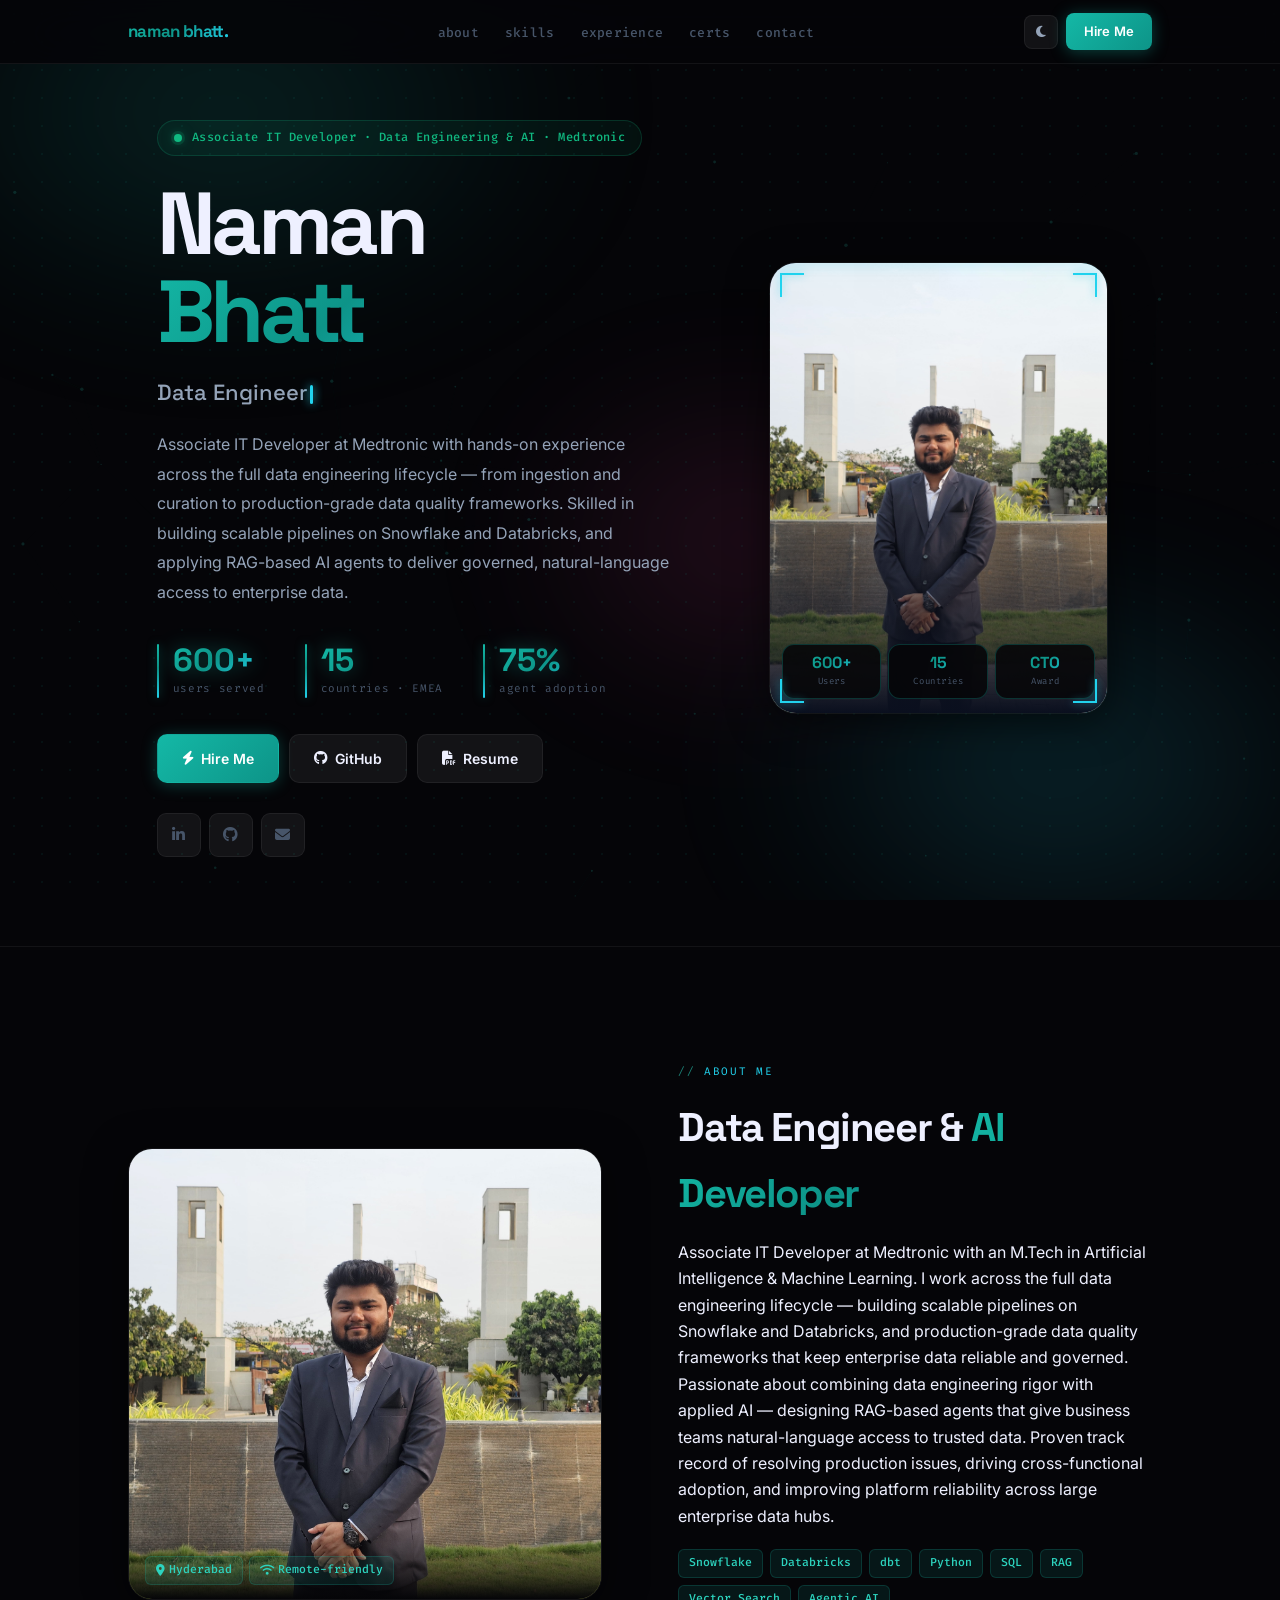
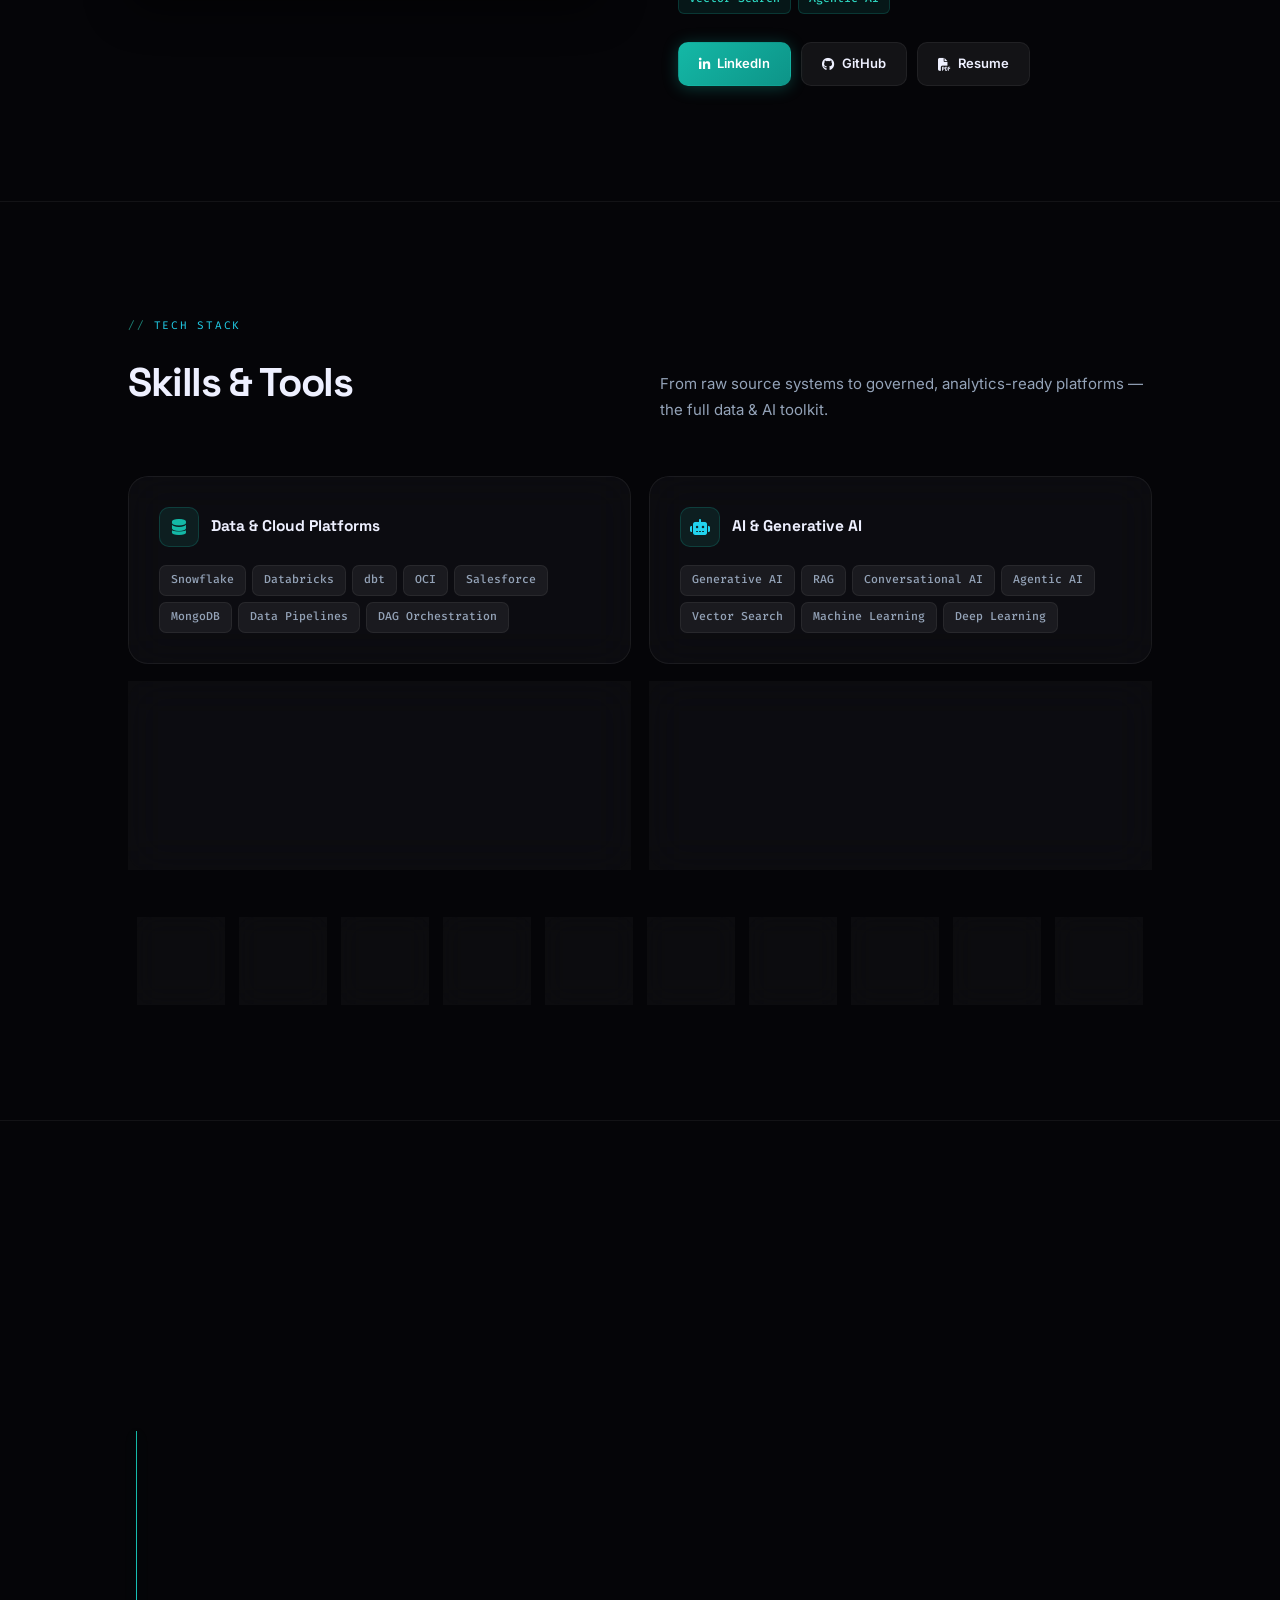
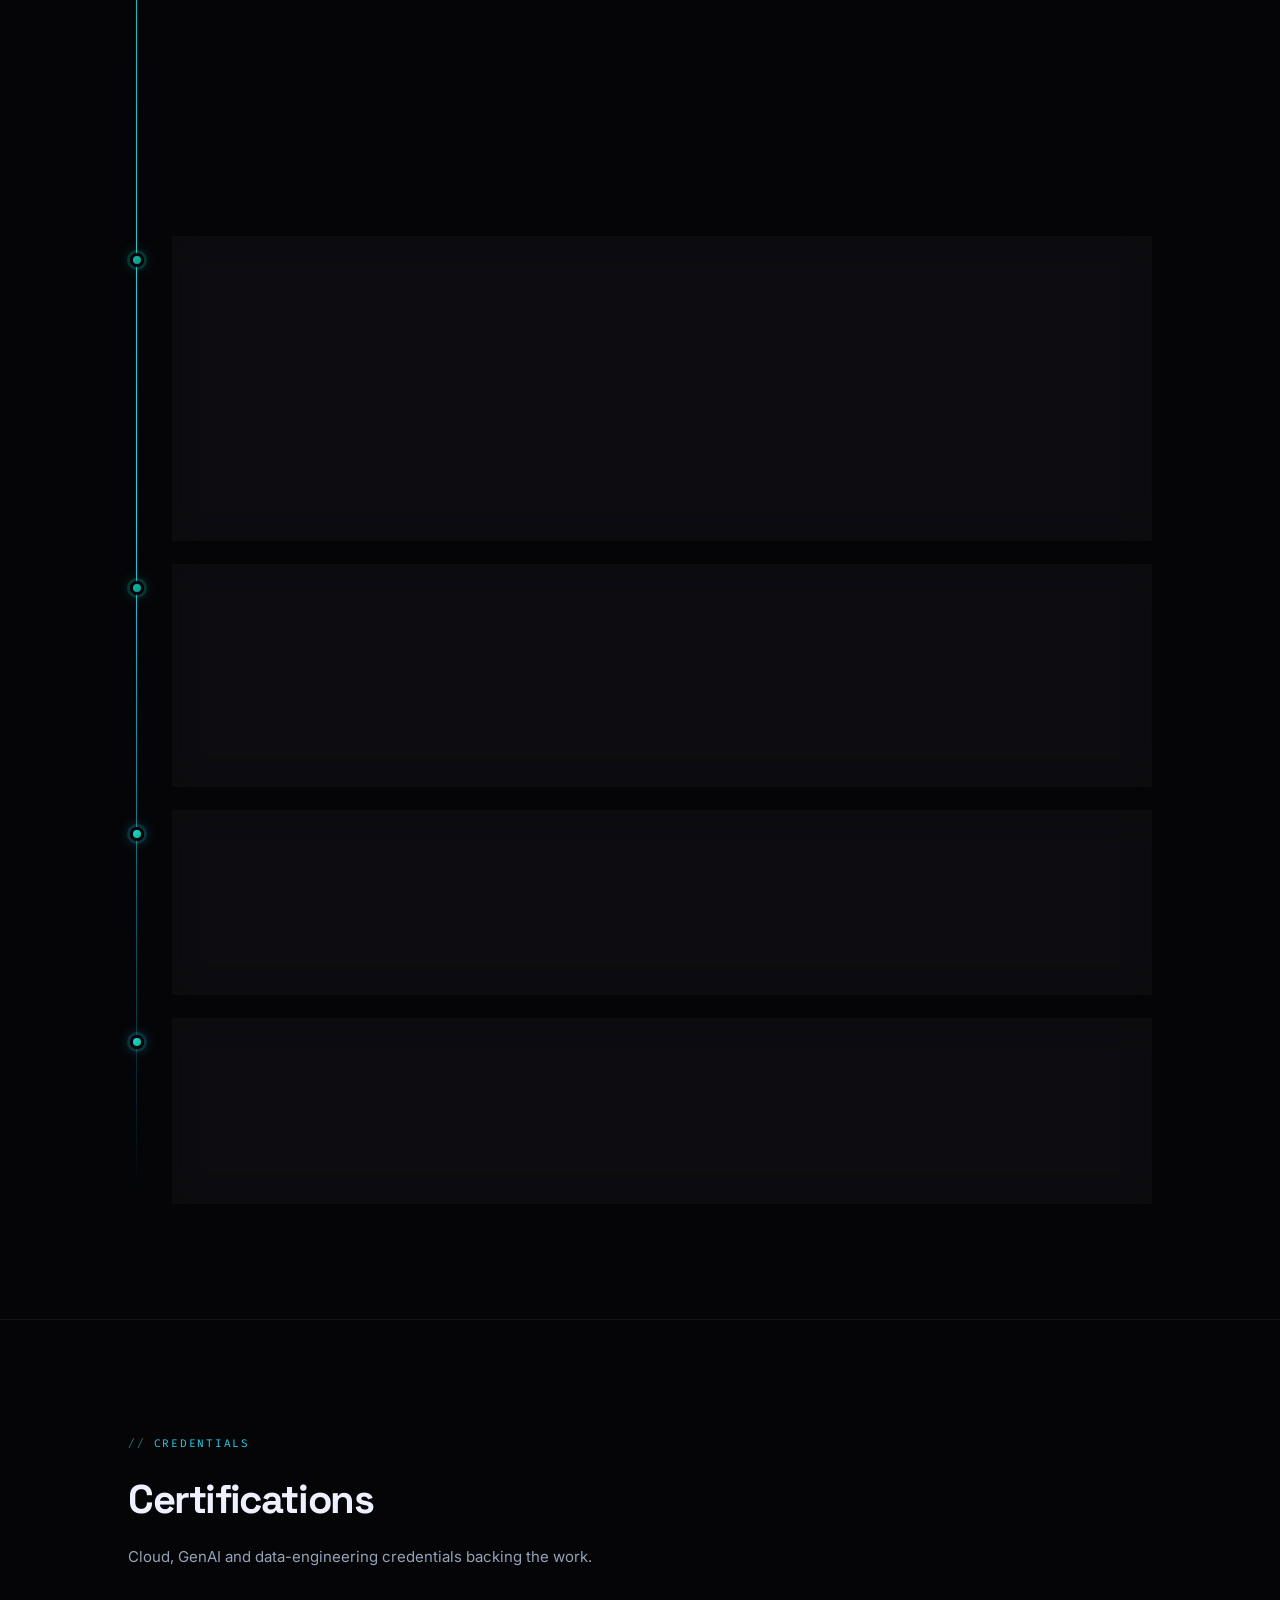
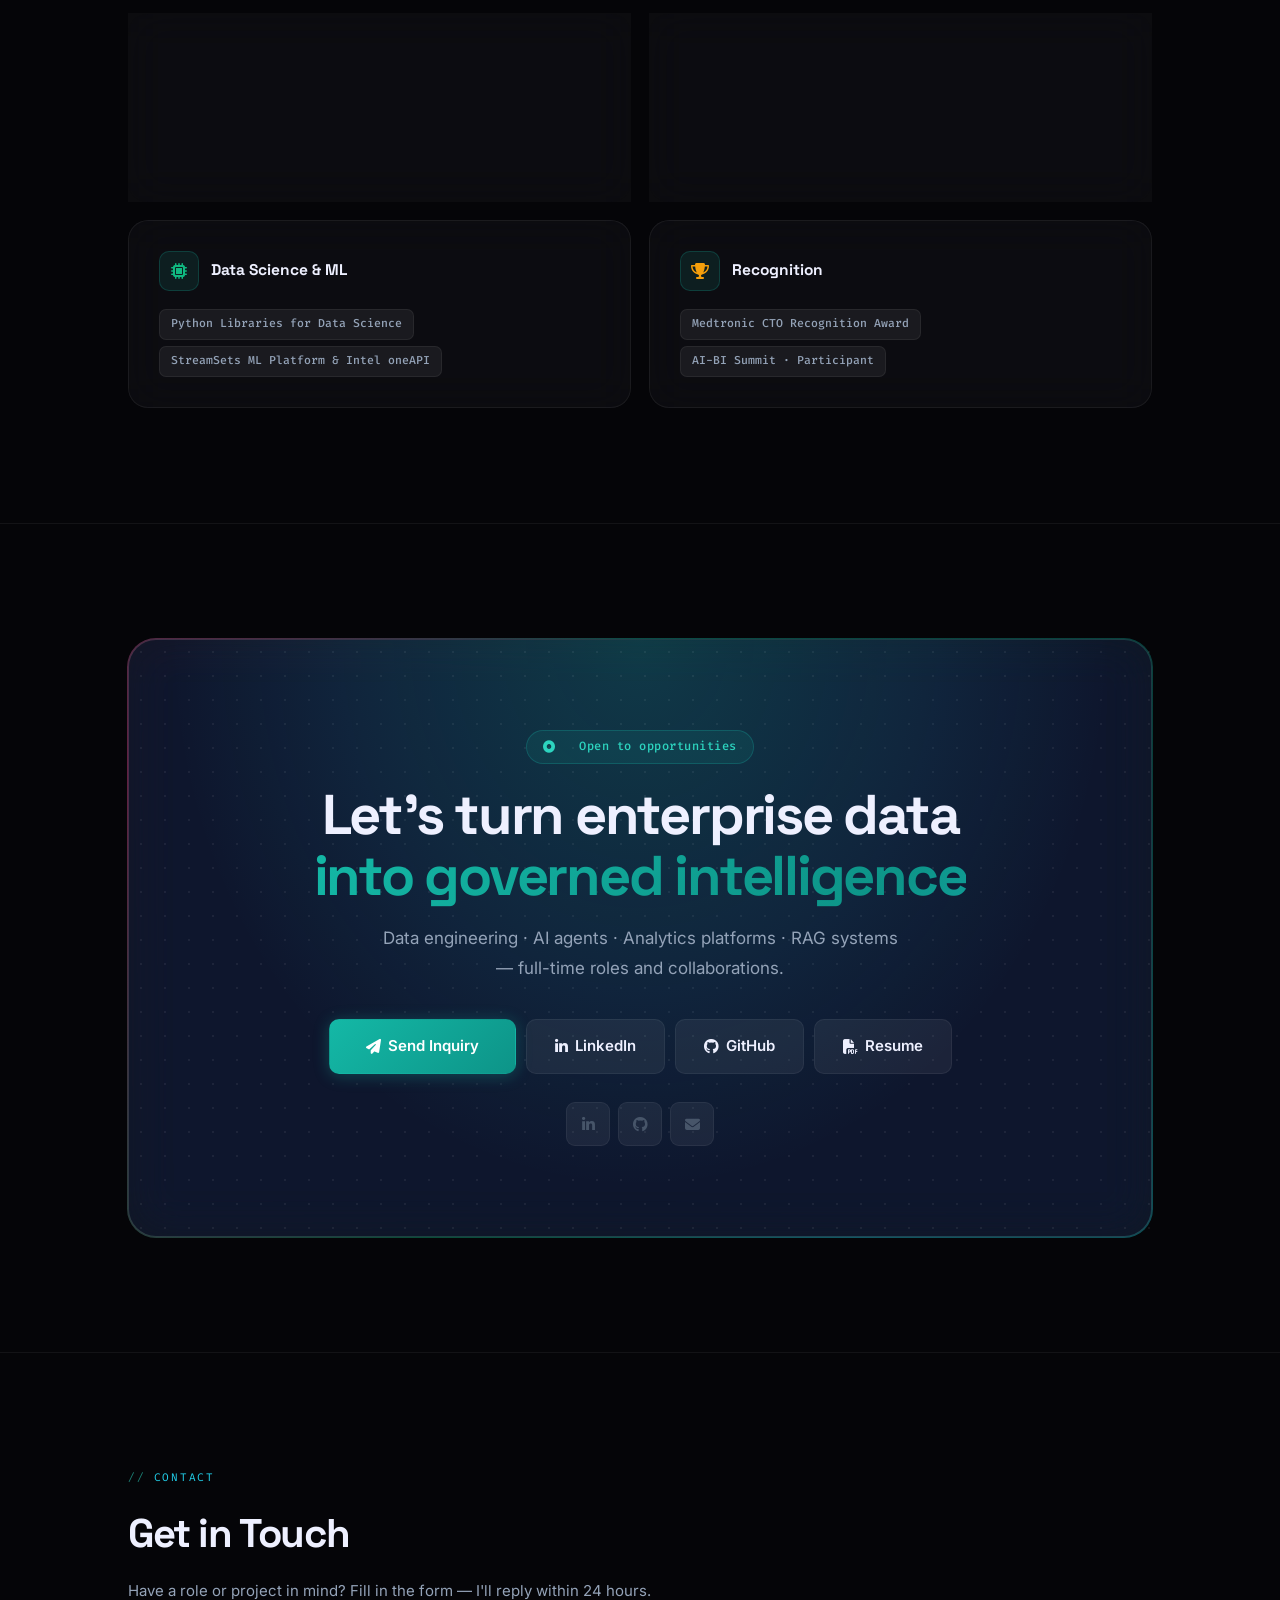
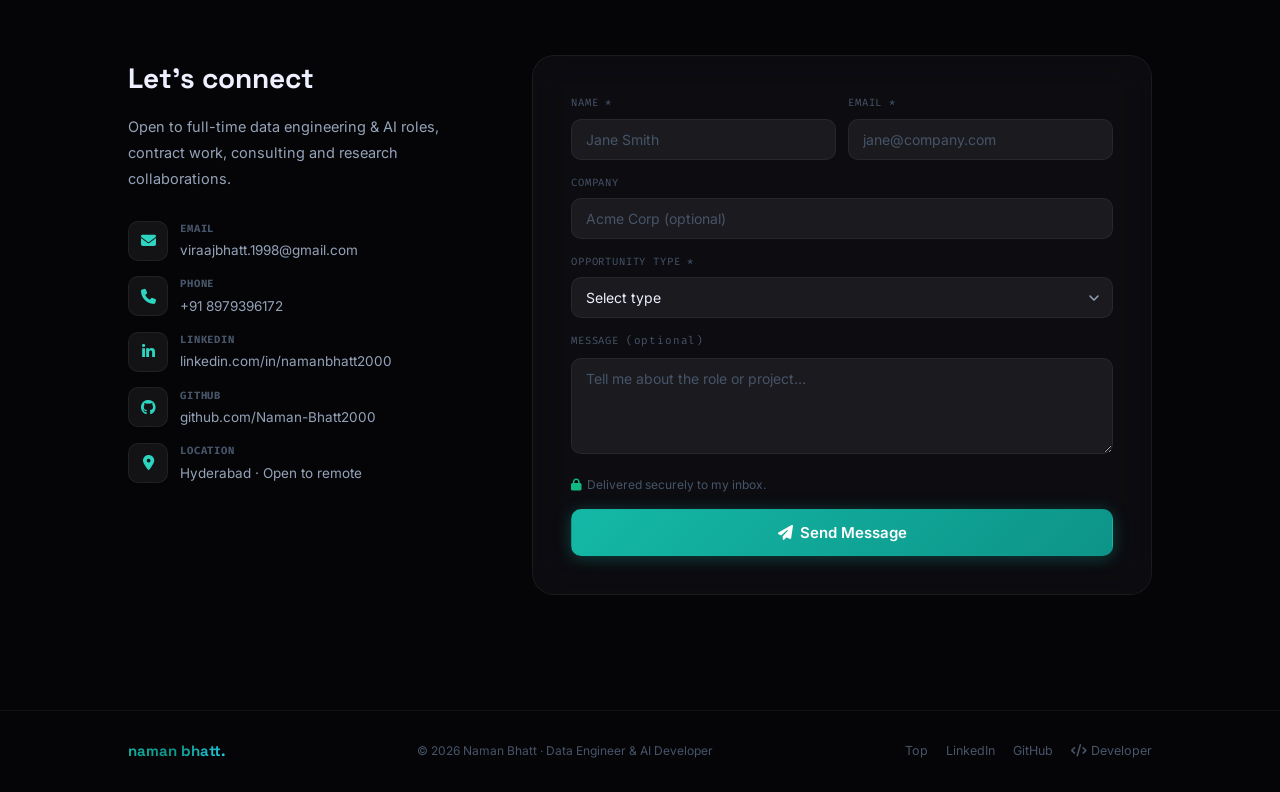
==== commit abb28b98: "fix: footer nav pinned to top — scope fixed-nav to .site-nav The bare nav{position:fixed;top:0} rule" ====
--- a/index.html
+++ b/index.html
@@ -38,7 +38,7 @@
 </div>
 
 <!-- NAV -->
-<nav>
+<nav class="site-nav">
   <div class="nav-inner">
     <a href="#home" class="nav-logo">naman bhatt.</a>
     <ul class="nav-links">
--- a/assets/css/site.css
+++ b/assets/css/site.css
@@ -101,7 +101,7 @@
 }
 
 /* ══ NAV ═══════════════════════════════════════════════════════════ */
-nav{
+.site-nav{
   position:fixed;top:0;left:0;right:0;z-index:300;height:64px;
   background:var(--nav-bg);
   backdrop-filter:blur(28px) saturate(180%);
